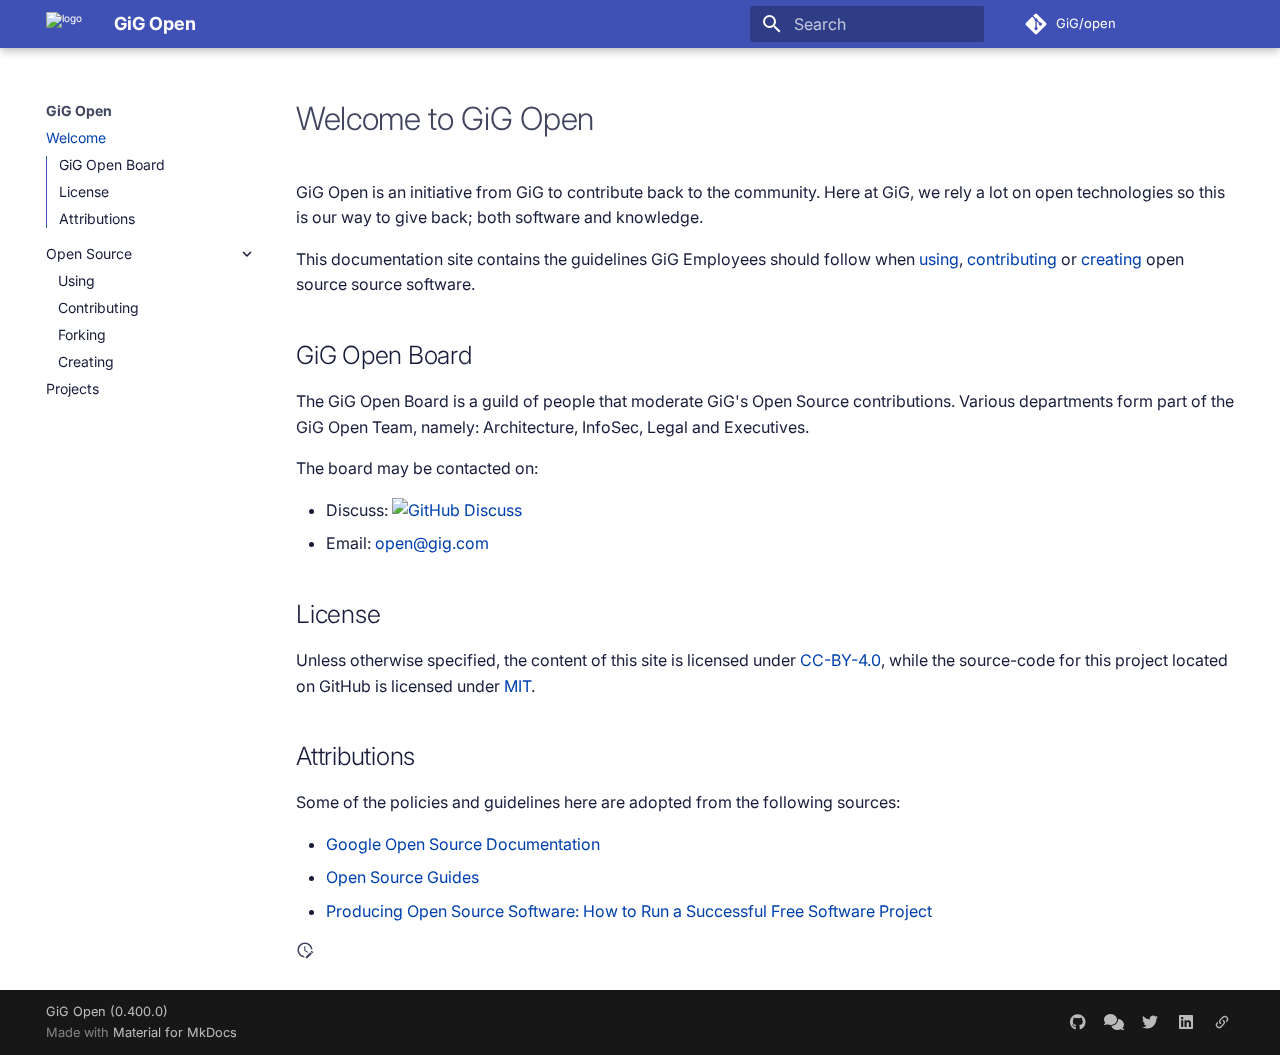
==== index.html @ a6e12a1b "deploy: 6af714ffd5f94507e7e15cc9c93459e568dc591c" ====
<!doctype html><html lang=en class=no-js> <head><meta charset=utf-8><meta name=viewport content="width=device-width,initial-scale=1"><link href=open-source/using/ rel=next><link rel=icon href=assets/images/favicon.png><meta name=generator content="mkdocs-1.6.1, mkdocs-material-9.5.46"><title>GiG Open</title><link rel=stylesheet href=assets/stylesheets/main.6f8fc17f.min.css><link rel=stylesheet href=assets/stylesheets/palette.06af60db.min.css><link rel=preconnect href=https://fonts.gstatic.com crossorigin><link rel=stylesheet href="https://fonts.googleapis.com/css?family=Inter:300,300i,400,400i,700,700i%7CRoboto+Mono:400,400i,700,700i&display=fallback"><style>:root{--md-text-font:"Inter";--md-code-font:"Roboto Mono"}</style><link rel=stylesheet href=css/timeago.css><link rel=stylesheet href=stylesheets/extra.css><script>__md_scope=new URL(".",location),__md_hash=e=>[...e].reduce(((e,_)=>(e<<5)-e+_.charCodeAt(0)),0),__md_get=(e,_=localStorage,t=__md_scope)=>JSON.parse(_.getItem(t.pathname+"."+e)),__md_set=(e,_,t=localStorage,a=__md_scope)=>{try{t.setItem(a.pathname+"."+e,JSON.stringify(_))}catch(e){}}</script><link rel=apple-touch-icon sizes=180x180 href=apple-touch-icon.png><link rel=icon type=image/png sizes=32x32 href=favicon-32x32.png><link rel=icon type=image/png sizes=16x16 href=favicon-16x16.png><link rel=mask-icon href=safari-pinned-tab.svg color=#0040ae><meta name=msapplication-TileColor content=#0040ae><meta name=theme-color content=#0040ae><script type=module>
    import 'https://cdn.jsdelivr.net/npm/@pwabuilder/pwaupdate';

    const el = document.createElement('pwa-update');
    document.body.appendChild(el);
</script></head> <body dir=ltr data-md-color-scheme=preference data-md-color-primary=indigo data-md-color-accent=indigo> <input class=md-toggle data-md-toggle=drawer type=checkbox id=__drawer autocomplete=off> <input class=md-toggle data-md-toggle=search type=checkbox id=__search autocomplete=off> <label class=md-overlay for=__drawer></label> <div data-md-component=skip> <a href=#welcome-to-gig-open class=md-skip> Skip to content </a> </div> <div data-md-component=announce> </div> <header class="md-header md-header--shadow" data-md-component=header> <nav class="md-header__inner md-grid" aria-label=Header> <a href=. title="GiG Open" class="md-header__button md-logo" aria-label="GiG Open" data-md-component=logo> <img src="assets/images/GiG logo_vector-04.svg" alt=logo> </a> <label class="md-header__button md-icon" for=__drawer> <svg xmlns=http://www.w3.org/2000/svg viewbox="0 0 24 24"><path d="M3 6h18v2H3zm0 5h18v2H3zm0 5h18v2H3z"/></svg> </label> <div class=md-header__title data-md-component=header-title> <div class=md-header__ellipsis> <div class=md-header__topic> <span class=md-ellipsis> GiG Open </span> </div> <div class=md-header__topic data-md-component=header-topic> <span class=md-ellipsis> Welcome </span> </div> </div> </div> <label class="md-header__button md-icon" for=__search> <svg xmlns=http://www.w3.org/2000/svg viewbox="0 0 24 24"><path d="M9.5 3A6.5 6.5 0 0 1 16 9.5c0 1.61-.59 3.09-1.56 4.23l.27.27h.79l5 5-1.5 1.5-5-5v-.79l-.27-.27A6.52 6.52 0 0 1 9.5 16 6.5 6.5 0 0 1 3 9.5 6.5 6.5 0 0 1 9.5 3m0 2C7 5 5 7 5 9.5S7 14 9.5 14 14 12 14 9.5 12 5 9.5 5"/></svg> </label> <div class=md-search data-md-component=search role=dialog> <label class=md-search__overlay for=__search></label> <div class=md-search__inner role=search> <form class=md-search__form name=search> <input type=text class=md-search__input name=query aria-label=Search placeholder=Search autocapitalize=off autocorrect=off autocomplete=off spellcheck=false data-md-component=search-query required> <label class="md-search__icon md-icon" for=__search> <svg xmlns=http://www.w3.org/2000/svg viewbox="0 0 24 24"><path d="M9.5 3A6.5 6.5 0 0 1 16 9.5c0 1.61-.59 3.09-1.56 4.23l.27.27h.79l5 5-1.5 1.5-5-5v-.79l-.27-.27A6.52 6.52 0 0 1 9.5 16 6.5 6.5 0 0 1 3 9.5 6.5 6.5 0 0 1 9.5 3m0 2C7 5 5 7 5 9.5S7 14 9.5 14 14 12 14 9.5 12 5 9.5 5"/></svg> <svg xmlns=http://www.w3.org/2000/svg viewbox="0 0 24 24"><path d="M20 11v2H8l5.5 5.5-1.42 1.42L4.16 12l7.92-7.92L13.5 5.5 8 11z"/></svg> </label> <nav class=md-search__options aria-label=Search> <button type=reset class="md-search__icon md-icon" title=Clear aria-label=Clear tabindex=-1> <svg xmlns=http://www.w3.org/2000/svg viewbox="0 0 24 24"><path d="M19 6.41 17.59 5 12 10.59 6.41 5 5 6.41 10.59 12 5 17.59 6.41 19 12 13.41 17.59 19 19 17.59 13.41 12z"/></svg> </button> </nav> </form> <div class=md-search__output> <div class=md-search__scrollwrap tabindex=0 data-md-scrollfix> <div class=md-search-result data-md-component=search-result> <div class=md-search-result__meta> Initializing search </div> <ol class=md-search-result__list role=presentation></ol> </div> </div> </div> </div> </div> <div class=md-header__source> <a href=https://github.com/GiG/open title="Go to repository" class=md-source data-md-component=source> <div class="md-source__icon md-icon"> <svg xmlns=http://www.w3.org/2000/svg viewbox="0 0 448 512"><!-- Font Awesome Free 6.7.1 by @fontawesome - https://fontawesome.com License - https://fontawesome.com/license/free (Icons: CC BY 4.0, Fonts: SIL OFL 1.1, Code: MIT License) Copyright 2024 Fonticons, Inc.--><path d="M439.55 236.05 244 40.45a28.87 28.87 0 0 0-40.81 0l-40.66 40.63 51.52 51.52c27.06-9.14 52.68 16.77 43.39 43.68l49.66 49.66c34.23-11.8 61.18 31 35.47 56.69-26.49 26.49-70.21-2.87-56-37.34L240.22 199v121.85c25.3 12.54 22.26 41.85 9.08 55a34.34 34.34 0 0 1-48.55 0c-17.57-17.6-11.07-46.91 11.25-56v-123c-20.8-8.51-24.6-30.74-18.64-45L142.57 101 8.45 235.14a28.86 28.86 0 0 0 0 40.81l195.61 195.6a28.86 28.86 0 0 0 40.8 0l194.69-194.69a28.86 28.86 0 0 0 0-40.81"/></svg> </div> <div class=md-source__repository> GiG/open </div> </a> </div> </nav> </header> <div class=md-container data-md-component=container> <main class=md-main data-md-component=main> <div class="md-main__inner md-grid"> <div class="md-sidebar md-sidebar--primary" data-md-component=sidebar data-md-type=navigation> <div class=md-sidebar__scrollwrap> <div class=md-sidebar__inner> <nav class="md-nav md-nav--primary md-nav--integrated" aria-label=Navigation data-md-level=0> <label class=md-nav__title for=__drawer> <a href=. title="GiG Open" class="md-nav__button md-logo" aria-label="GiG Open" data-md-component=logo> <img src="assets/images/GiG logo_vector-04.svg" alt=logo> </a> GiG Open </label> <div class=md-nav__source> <a href=https://github.com/GiG/open title="Go to repository" class=md-source data-md-component=source> <div class="md-source__icon md-icon"> <svg xmlns=http://www.w3.org/2000/svg viewbox="0 0 448 512"><!-- Font Awesome Free 6.7.1 by @fontawesome - https://fontawesome.com License - https://fontawesome.com/license/free (Icons: CC BY 4.0, Fonts: SIL OFL 1.1, Code: MIT License) Copyright 2024 Fonticons, Inc.--><path d="M439.55 236.05 244 40.45a28.87 28.87 0 0 0-40.81 0l-40.66 40.63 51.52 51.52c27.06-9.14 52.68 16.77 43.39 43.68l49.66 49.66c34.23-11.8 61.18 31 35.47 56.69-26.49 26.49-70.21-2.87-56-37.34L240.22 199v121.85c25.3 12.54 22.26 41.85 9.08 55a34.34 34.34 0 0 1-48.55 0c-17.57-17.6-11.07-46.91 11.25-56v-123c-20.8-8.51-24.6-30.74-18.64-45L142.57 101 8.45 235.14a28.86 28.86 0 0 0 0 40.81l195.61 195.6a28.86 28.86 0 0 0 40.8 0l194.69-194.69a28.86 28.86 0 0 0 0-40.81"/></svg> </div> <div class=md-source__repository> GiG/open </div> </a> </div> <ul class=md-nav__list data-md-scrollfix> <li class="md-nav__item md-nav__item--active"> <input class="md-nav__toggle md-toggle" type=checkbox id=__toc> <label class="md-nav__link md-nav__link--active" for=__toc> <span class=md-ellipsis> Welcome </span> <span class="md-nav__icon md-icon"></span> </label> <a href=. class="md-nav__link md-nav__link--active"> <span class=md-ellipsis> Welcome </span> </a> <nav class="md-nav md-nav--secondary" aria-label="Table of contents"> <label class=md-nav__title for=__toc> <span class="md-nav__icon md-icon"></span> Table of contents </label> <ul class=md-nav__list data-md-component=toc data-md-scrollfix> <li class=md-nav__item> <a href=#gig-open-board class=md-nav__link> <span class=md-ellipsis> GiG Open Board </span> </a> </li> <li class=md-nav__item> <a href=#license class=md-nav__link> <span class=md-ellipsis> License </span> </a> </li> <li class=md-nav__item> <a href=#attributions class=md-nav__link> <span class=md-ellipsis> Attributions </span> </a> </li> </ul> </nav> </li> <li class="md-nav__item md-nav__item--nested"> <input class="md-nav__toggle md-toggle md-toggle--indeterminate" type=checkbox id=__nav_2> <label class=md-nav__link for=__nav_2 id=__nav_2_label tabindex=0> <span class=md-ellipsis> Open Source </span> <span class="md-nav__icon md-icon"></span> </label> <nav class=md-nav data-md-level=1 aria-labelledby=__nav_2_label aria-expanded=false> <label class=md-nav__title for=__nav_2> <span class="md-nav__icon md-icon"></span> Open Source </label> <ul class=md-nav__list data-md-scrollfix> <li class=md-nav__item> <a href=open-source/using/ class=md-nav__link> <span class=md-ellipsis> Using </span> </a> </li> <li class=md-nav__item> <a href=open-source/contributing/ class=md-nav__link> <span class=md-ellipsis> Contributing </span> </a> </li> <li class=md-nav__item> <a href=open-source/forking/ class=md-nav__link> <span class=md-ellipsis> Forking </span> </a> </li> <li class=md-nav__item> <a href=open-source/creating/ class=md-nav__link> <span class=md-ellipsis> Creating </span> </a> </li> </ul> </nav> </li> <li class=md-nav__item> <a href=projects/ class=md-nav__link> <span class=md-ellipsis> Projects </span> </a> </li> </ul> </nav> </div> </div> </div> <div class=md-content data-md-component=content> <article class="md-content__inner md-typeset"> <h1 id=welcome-to-gig-open>Welcome to GiG Open<a class=headerlink href=#welcome-to-gig-open title="Permanent link">&para;</a></h1> <p>GiG Open is an initiative from GiG to contribute back to the community. Here at GiG, we rely a lot on open technologies so this is our way to give back; both software and knowledge.</p> <p>This documentation site contains the guidelines GiG Employees should follow when <a href=open-source/using/ >using</a>, <a href=open-source/contributing/ >contributing</a> or <a href=open-source/creating/ >creating</a> open source source software.</p> <h2 id=gig-open-board>GiG Open Board<a class=headerlink href=#gig-open-board title="Permanent link">&para;</a></h2> <p>The GiG Open Board is a guild of people that moderate GiG's Open Source contributions. Various departments form part of the GiG Open Team, namely: Architecture, InfoSec, Legal and Executives.</p> <p>The board may be contacted on:</p> <ul> <li>Discuss: <a href=https://github.com/GiG/open/discussions><img alt="GitHub Discuss" src=https://img.shields.io/badge/GitHub-Discuss-brightgreen></a></li> <li>Email: <a href=mailto:open@gig.com>&#111;&#112;&#101;&#110;&#64;&#103;&#105;&#103;&#46;&#99;&#111;&#109;</a></li> </ul> <h2 id=license>License<a class=headerlink href=#license title="Permanent link">&para;</a></h2> <p>Unless otherwise specified, the content of this site is licensed under <a href=https://creativecommons.org/licenses/by/4.0/ >CC-BY-4.0</a>, while the source-code for this project located on GitHub is licensed under <a href=https://github.com/GiG/open/blob/master/LICENSE>MIT</a>.</p> <h2 id=attributions>Attributions<a class=headerlink href=#attributions title="Permanent link">&para;</a></h2> <p>Some of the policies and guidelines here are adopted from the following sources:</p> <ul> <li><a href=https://opensource.google/docs/ >Google Open Source Documentation</a></li> <li><a href=https://opensource.guide/ >Open Source Guides</a></li> <li><a href=https://producingoss.com/ >Producing Open Source Software: How to Run a Successful Free Software Project</a></li> </ul> <aside class=md-source-file> <span class=md-source-file__fact> <span class=md-icon title="Last update"> <svg xmlns=http://www.w3.org/2000/svg viewbox="0 0 24 24"><path d="M21 13.1c-.1 0-.3.1-.4.2l-1 1 2.1 2.1 1-1c.2-.2.2-.6 0-.8l-1.3-1.3c-.1-.1-.2-.2-.4-.2m-1.9 1.8-6.1 6V23h2.1l6.1-6.1zM12.5 7v5.2l4 2.4-1 1L11 13V7zM11 21.9c-5.1-.5-9-4.8-9-9.9C2 6.5 6.5 2 12 2c5.3 0 9.6 4.1 10 9.3-.3-.1-.6-.2-1-.2s-.7.1-1 .2C19.6 7.2 16.2 4 12 4c-4.4 0-8 3.6-8 8 0 4.1 3.1 7.5 7.1 7.9l-.1.2z"/></svg> </span> <span class="git-revision-date-localized-plugin git-revision-date-localized-plugin-timeago"><span class=timeago datetime=2020-12-22T09:40:58+00:00 locale=en></span></span><span class="git-revision-date-localized-plugin git-revision-date-localized-plugin-iso_date">2020-12-22</span> </span> </aside> </article> </div> <script>var target=document.getElementById(location.hash.slice(1));target&&target.name&&(target.checked=target.name.startsWith("__tabbed_"))</script> </div> </main> <footer class=md-footer> <div class="md-footer-meta md-typeset"> <div class="md-footer-meta__inner md-grid"> <div class=md-copyright> <div class=md-copyright__highlight> GiG Open (0.400.0) </div> Made with <a href=https://squidfunk.github.io/mkdocs-material/ target=_blank rel=noopener> Material for MkDocs </a> </div> <div class=md-social> <a href=https://github.com/GiG target=_blank rel=noopener title=github.com class=md-social__link> <svg xmlns=http://www.w3.org/2000/svg viewbox="0 0 496 512"><!-- Font Awesome Free 6.7.1 by @fontawesome - https://fontawesome.com License - https://fontawesome.com/license/free (Icons: CC BY 4.0, Fonts: SIL OFL 1.1, Code: MIT License) Copyright 2024 Fonticons, Inc.--><path d="M165.9 397.4c0 2-2.3 3.6-5.2 3.6-3.3.3-5.6-1.3-5.6-3.6 0-2 2.3-3.6 5.2-3.6 3-.3 5.6 1.3 5.6 3.6m-31.1-4.5c-.7 2 1.3 4.3 4.3 4.9 2.6 1 5.6 0 6.2-2s-1.3-4.3-4.3-5.2c-2.6-.7-5.5.3-6.2 2.3m44.2-1.7c-2.9.7-4.9 2.6-4.6 4.9.3 2 2.9 3.3 5.9 2.6 2.9-.7 4.9-2.6 4.6-4.6-.3-1.9-3-3.2-5.9-2.9M244.8 8C106.1 8 0 113.3 0 252c0 110.9 69.8 205.8 169.5 239.2 12.8 2.3 17.3-5.6 17.3-12.1 0-6.2-.3-40.4-.3-61.4 0 0-70 15-84.7-29.8 0 0-11.4-29.1-27.8-36.6 0 0-22.9-15.7 1.6-15.4 0 0 24.9 2 38.6 25.8 21.9 38.6 58.6 27.5 72.9 20.9 2.3-16 8.8-27.1 16-33.7-55.9-6.2-112.3-14.3-112.3-110.5 0-27.5 7.6-41.3 23.6-58.9-2.6-6.5-11.1-33.3 2.6-67.9 20.9-6.5 69 27 69 27 20-5.6 41.5-8.5 62.8-8.5s42.8 2.9 62.8 8.5c0 0 48.1-33.6 69-27 13.7 34.7 5.2 61.4 2.6 67.9 16 17.7 25.8 31.5 25.8 58.9 0 96.5-58.9 104.2-114.8 110.5 9.2 7.9 17 22.9 17 46.4 0 33.7-.3 75.4-.3 83.6 0 6.5 4.6 14.4 17.3 12.1C428.2 457.8 496 362.9 496 252 496 113.3 383.5 8 244.8 8M97.2 352.9c-1.3 1-1 3.3.7 5.2 1.6 1.6 3.9 2.3 5.2 1 1.3-1 1-3.3-.7-5.2-1.6-1.6-3.9-2.3-5.2-1m-10.8-8.1c-.7 1.3.3 2.9 2.3 3.9 1.6 1 3.6.7 4.3-.7.7-1.3-.3-2.9-2.3-3.9-2-.6-3.6-.3-4.3.7m32.4 35.6c-1.6 1.3-1 4.3 1.3 6.2 2.3 2.3 5.2 2.6 6.5 1 1.3-1.3.7-4.3-1.3-6.2-2.2-2.3-5.2-2.6-6.5-1m-11.4-14.7c-1.6 1-1.6 3.6 0 5.9s4.3 3.3 5.6 2.3c1.6-1.3 1.6-3.9 0-6.2-1.4-2.3-4-3.3-5.6-2"/></svg> </a> <a href=https://github.com/GiG/open/discussions target=_blank rel=noopener title=github.com class=md-social__link> <svg xmlns=http://www.w3.org/2000/svg viewbox="0 0 640 512"><!-- Font Awesome Free 6.7.1 by @fontawesome - https://fontawesome.com License - https://fontawesome.com/license/free (Icons: CC BY 4.0, Fonts: SIL OFL 1.1, Code: MIT License) Copyright 2024 Fonticons, Inc.--><path d="M208 352c114.9 0 208-78.8 208-176S322.9 0 208 0 0 78.8 0 176c0 38.6 14.7 74.3 39.6 103.4-3.5 9.4-8.7 17.7-14.2 24.7-4.8 6.2-9.7 11-13.3 14.3-1.8 1.6-3.3 2.9-4.3 3.7-.5.4-.9.7-1.1.8l-.2.2C1 327.2-1.4 334.4.8 340.9S9.1 352 16 352c21.8 0 43.8-5.6 62.1-12.5 9.2-3.5 17.8-7.4 25.2-11.4C134.1 343.3 169.8 352 208 352m240-176c0 112.3-99.1 196.9-216.5 207 24.3 74.4 104.9 129 200.5 129 38.2 0 73.9-8.7 104.7-23.9 7.5 4 16 7.9 25.2 11.4 18.3 6.9 40.3 12.5 62.1 12.5 6.9 0 13.1-4.5 15.2-11.1s-.2-13.8-5.8-17.9l-.2-.2c-.2-.2-.6-.4-1.1-.8-1-.8-2.5-2-4.3-3.7-3.6-3.3-8.5-8.1-13.3-14.3-5.5-7-10.7-15.4-14.2-24.7 24.9-29 39.6-64.7 39.6-103.4 0-92.8-84.9-168.9-192.6-175.5.4 5.1.6 10.3.6 15.5z"/></svg> </a> <a href=https://twitter.com/GIG_online target=_blank rel=noopener title=twitter.com class=md-social__link> <svg xmlns=http://www.w3.org/2000/svg viewbox="0 0 512 512"><!-- Font Awesome Free 6.7.1 by @fontawesome - https://fontawesome.com License - https://fontawesome.com/license/free (Icons: CC BY 4.0, Fonts: SIL OFL 1.1, Code: MIT License) Copyright 2024 Fonticons, Inc.--><path d="M459.37 151.716c.325 4.548.325 9.097.325 13.645 0 138.72-105.583 298.558-298.558 298.558-59.452 0-114.68-17.219-161.137-47.106 8.447.974 16.568 1.299 25.34 1.299 49.055 0 94.213-16.568 130.274-44.832-46.132-.975-84.792-31.188-98.112-72.772 6.498.974 12.995 1.624 19.818 1.624 9.421 0 18.843-1.3 27.614-3.573-48.081-9.747-84.143-51.98-84.143-102.985v-1.299c13.969 7.797 30.214 12.67 47.431 13.319-28.264-18.843-46.781-51.005-46.781-87.391 0-19.492 5.197-37.36 14.294-52.954 51.655 63.675 129.3 105.258 216.365 109.807-1.624-7.797-2.599-15.918-2.599-24.04 0-57.828 46.782-104.934 104.934-104.934 30.213 0 57.502 12.67 76.67 33.137 23.715-4.548 46.456-13.32 66.599-25.34-7.798 24.366-24.366 44.833-46.132 57.827 21.117-2.273 41.584-8.122 60.426-16.243-14.292 20.791-32.161 39.308-52.628 54.253"/></svg> </a> <a href=https://linkedin.com/company/gig-gaming-innovation-group/ target=_blank rel=noopener title=linkedin.com class=md-social__link> <svg xmlns=http://www.w3.org/2000/svg viewbox="0 0 448 512"><!-- Font Awesome Free 6.7.1 by @fontawesome - https://fontawesome.com License - https://fontawesome.com/license/free (Icons: CC BY 4.0, Fonts: SIL OFL 1.1, Code: MIT License) Copyright 2024 Fonticons, Inc.--><path d="M416 32H31.9C14.3 32 0 46.5 0 64.3v383.4C0 465.5 14.3 480 31.9 480H416c17.6 0 32-14.5 32-32.3V64.3c0-17.8-14.4-32.3-32-32.3M135.4 416H69V202.2h66.5V416zm-33.2-243c-21.3 0-38.5-17.3-38.5-38.5S80.9 96 102.2 96c21.2 0 38.5 17.3 38.5 38.5 0 21.3-17.2 38.5-38.5 38.5m282.1 243h-66.4V312c0-24.8-.5-56.7-34.5-56.7-34.6 0-39.9 27-39.9 54.9V416h-66.4V202.2h63.7v29.2h.9c8.9-16.8 30.6-34.5 62.9-34.5 67.2 0 79.7 44.3 79.7 101.9z"/></svg> </a> <a href=https://gig.com target=_blank rel=noopener title=gig.com class=md-social__link> <svg xmlns=http://www.w3.org/2000/svg viewbox="0 0 24 24"><path d="M10.59 13.41c.41.39.41 1.03 0 1.42-.39.39-1.03.39-1.42 0a5.003 5.003 0 0 1 0-7.07l3.54-3.54a5.003 5.003 0 0 1 7.07 0 5.003 5.003 0 0 1 0 7.07l-1.49 1.49c.01-.82-.12-1.64-.4-2.42l.47-.48a2.98 2.98 0 0 0 0-4.24 2.98 2.98 0 0 0-4.24 0l-3.53 3.53a2.98 2.98 0 0 0 0 4.24m2.82-4.24c.39-.39 1.03-.39 1.42 0a5.003 5.003 0 0 1 0 7.07l-3.54 3.54a5.003 5.003 0 0 1-7.07 0 5.003 5.003 0 0 1 0-7.07l1.49-1.49c-.01.82.12 1.64.4 2.43l-.47.47a2.98 2.98 0 0 0 0 4.24 2.98 2.98 0 0 0 4.24 0l3.53-3.53a2.98 2.98 0 0 0 0-4.24.973.973 0 0 1 0-1.42"/></svg> </a> </div> </div> </div> </footer> </div> <div class=md-dialog data-md-component=dialog> <div class="md-dialog__inner md-typeset"></div> </div> <script id=__config type=application/json>{"base": ".", "features": ["navigation.instant", "navigation.expand", "toc.integrate"], "search": "assets/javascripts/workers/search.6ce7567c.min.js", "translations": {"clipboard.copied": "Copied to clipboard", "clipboard.copy": "Copy to clipboard", "search.result.more.one": "1 more on this page", "search.result.more.other": "# more on this page", "search.result.none": "No matching documents", "search.result.one": "1 matching document", "search.result.other": "# matching documents", "search.result.placeholder": "Type to start searching", "search.result.term.missing": "Missing", "select.version": "Select version"}}</script> <script src=assets/javascripts/bundle.83f73b43.min.js></script> <script src=js/timeago.min.js></script> <script src=js/timeago_mkdocs_material.js></script> </body> </html>
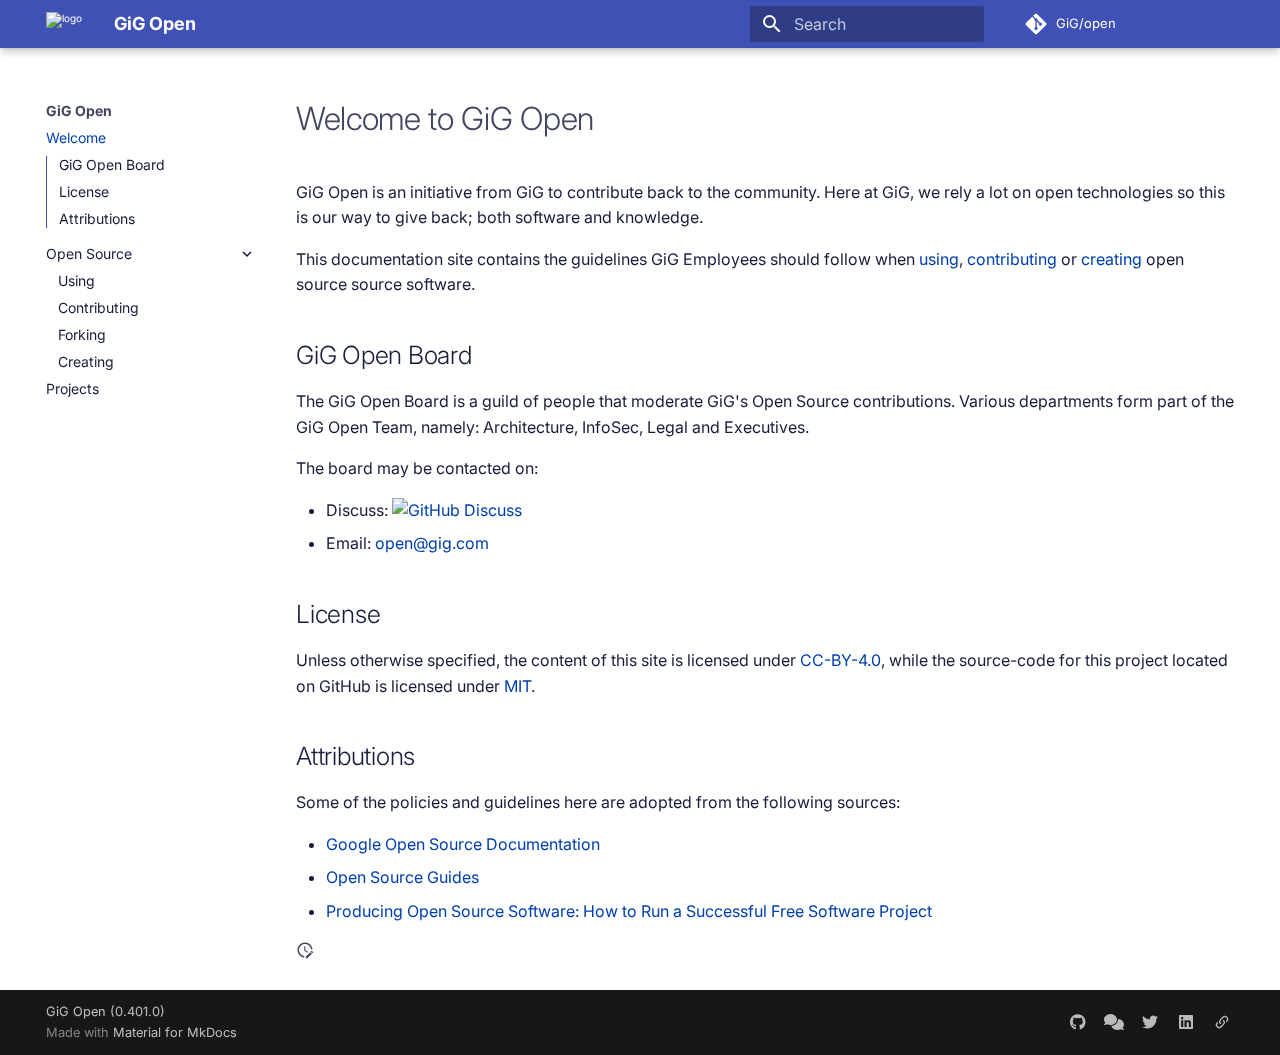
==== commit 72e3c599: "deploy: 8b94921cb80cd74ee539c0e14f41478fb6e9781b" ====
--- a/index.html
+++ b/index.html
@@ -1,6 +1,6 @@
-<!doctype html><html lang=en class=no-js> <head><meta charset=utf-8><meta name=viewport content="width=device-width,initial-scale=1"><link href=open-source/using/ rel=next><link rel=icon href=assets/images/favicon.png><meta name=generator content="mkdocs-1.6.1, mkdocs-material-9.5.46"><title>GiG Open</title><link rel=stylesheet href=assets/stylesheets/main.6f8fc17f.min.css><link rel=stylesheet href=assets/stylesheets/palette.06af60db.min.css><link rel=preconnect href=https://fonts.gstatic.com crossorigin><link rel=stylesheet href="https://fonts.googleapis.com/css?family=Inter:300,300i,400,400i,700,700i%7CRoboto+Mono:400,400i,700,700i&display=fallback"><style>:root{--md-text-font:"Inter";--md-code-font:"Roboto Mono"}</style><link rel=stylesheet href=css/timeago.css><link rel=stylesheet href=stylesheets/extra.css><script>__md_scope=new URL(".",location),__md_hash=e=>[...e].reduce(((e,_)=>(e<<5)-e+_.charCodeAt(0)),0),__md_get=(e,_=localStorage,t=__md_scope)=>JSON.parse(_.getItem(t.pathname+"."+e)),__md_set=(e,_,t=localStorage,a=__md_scope)=>{try{t.setItem(a.pathname+"."+e,JSON.stringify(_))}catch(e){}}</script><link rel=apple-touch-icon sizes=180x180 href=apple-touch-icon.png><link rel=icon type=image/png sizes=32x32 href=favicon-32x32.png><link rel=icon type=image/png sizes=16x16 href=favicon-16x16.png><link rel=mask-icon href=safari-pinned-tab.svg color=#0040ae><meta name=msapplication-TileColor content=#0040ae><meta name=theme-color content=#0040ae><script type=module>
+<!doctype html><html lang=en class=no-js> <head><meta charset=utf-8><meta name=viewport content="width=device-width,initial-scale=1"><link href=open-source/using/ rel=next><link rel=icon href=assets/images/favicon.png><meta name=generator content="mkdocs-1.6.1, mkdocs-material-9.5.47"><title>GiG Open</title><link rel=stylesheet href=assets/stylesheets/main.6f8fc17f.min.css><link rel=stylesheet href=assets/stylesheets/palette.06af60db.min.css><link rel=preconnect href=https://fonts.gstatic.com crossorigin><link rel=stylesheet href="https://fonts.googleapis.com/css?family=Inter:300,300i,400,400i,700,700i%7CRoboto+Mono:400,400i,700,700i&display=fallback"><style>:root{--md-text-font:"Inter";--md-code-font:"Roboto Mono"}</style><link rel=stylesheet href=css/timeago.css><link rel=stylesheet href=stylesheets/extra.css><script>__md_scope=new URL(".",location),__md_hash=e=>[...e].reduce(((e,_)=>(e<<5)-e+_.charCodeAt(0)),0),__md_get=(e,_=localStorage,t=__md_scope)=>JSON.parse(_.getItem(t.pathname+"."+e)),__md_set=(e,_,t=localStorage,a=__md_scope)=>{try{t.setItem(a.pathname+"."+e,JSON.stringify(_))}catch(e){}}</script><link rel=apple-touch-icon sizes=180x180 href=apple-touch-icon.png><link rel=icon type=image/png sizes=32x32 href=favicon-32x32.png><link rel=icon type=image/png sizes=16x16 href=favicon-16x16.png><link rel=mask-icon href=safari-pinned-tab.svg color=#0040ae><meta name=msapplication-TileColor content=#0040ae><meta name=theme-color content=#0040ae><script type=module>
     import 'https://cdn.jsdelivr.net/npm/@pwabuilder/pwaupdate';
 
     const el = document.createElement('pwa-update');
     document.body.appendChild(el);
-</script></head> <body dir=ltr data-md-color-scheme=preference data-md-color-primary=indigo data-md-color-accent=indigo> <input class=md-toggle data-md-toggle=drawer type=checkbox id=__drawer autocomplete=off> <input class=md-toggle data-md-toggle=search type=checkbox id=__search autocomplete=off> <label class=md-overlay for=__drawer></label> <div data-md-component=skip> <a href=#welcome-to-gig-open class=md-skip> Skip to content </a> </div> <div data-md-component=announce> </div> <header class="md-header md-header--shadow" data-md-component=header> <nav class="md-header__inner md-grid" aria-label=Header> <a href=. title="GiG Open" class="md-header__button md-logo" aria-label="GiG Open" data-md-component=logo> <img src="assets/images/GiG logo_vector-04.svg" alt=logo> </a> <label class="md-header__button md-icon" for=__drawer> <svg xmlns=http://www.w3.org/2000/svg viewbox="0 0 24 24"><path d="M3 6h18v2H3zm0 5h18v2H3zm0 5h18v2H3z"/></svg> </label> <div class=md-header__title data-md-component=header-title> <div class=md-header__ellipsis> <div class=md-header__topic> <span class=md-ellipsis> GiG Open </span> </div> <div class=md-header__topic data-md-component=header-topic> <span class=md-ellipsis> Welcome </span> </div> </div> </div> <label class="md-header__button md-icon" for=__search> <svg xmlns=http://www.w3.org/2000/svg viewbox="0 0 24 24"><path d="M9.5 3A6.5 6.5 0 0 1 16 9.5c0 1.61-.59 3.09-1.56 4.23l.27.27h.79l5 5-1.5 1.5-5-5v-.79l-.27-.27A6.52 6.52 0 0 1 9.5 16 6.5 6.5 0 0 1 3 9.5 6.5 6.5 0 0 1 9.5 3m0 2C7 5 5 7 5 9.5S7 14 9.5 14 14 12 14 9.5 12 5 9.5 5"/></svg> </label> <div class=md-search data-md-component=search role=dialog> <label class=md-search__overlay for=__search></label> <div class=md-search__inner role=search> <form class=md-search__form name=search> <input type=text class=md-search__input name=query aria-label=Search placeholder=Search autocapitalize=off autocorrect=off autocomplete=off spellcheck=false data-md-component=search-query required> <label class="md-search__icon md-icon" for=__search> <svg xmlns=http://www.w3.org/2000/svg viewbox="0 0 24 24"><path d="M9.5 3A6.5 6.5 0 0 1 16 9.5c0 1.61-.59 3.09-1.56 4.23l.27.27h.79l5 5-1.5 1.5-5-5v-.79l-.27-.27A6.52 6.52 0 0 1 9.5 16 6.5 6.5 0 0 1 3 9.5 6.5 6.5 0 0 1 9.5 3m0 2C7 5 5 7 5 9.5S7 14 9.5 14 14 12 14 9.5 12 5 9.5 5"/></svg> <svg xmlns=http://www.w3.org/2000/svg viewbox="0 0 24 24"><path d="M20 11v2H8l5.5 5.5-1.42 1.42L4.16 12l7.92-7.92L13.5 5.5 8 11z"/></svg> </label> <nav class=md-search__options aria-label=Search> <button type=reset class="md-search__icon md-icon" title=Clear aria-label=Clear tabindex=-1> <svg xmlns=http://www.w3.org/2000/svg viewbox="0 0 24 24"><path d="M19 6.41 17.59 5 12 10.59 6.41 5 5 6.41 10.59 12 5 17.59 6.41 19 12 13.41 17.59 19 19 17.59 13.41 12z"/></svg> </button> </nav> </form> <div class=md-search__output> <div class=md-search__scrollwrap tabindex=0 data-md-scrollfix> <div class=md-search-result data-md-component=search-result> <div class=md-search-result__meta> Initializing search </div> <ol class=md-search-result__list role=presentation></ol> </div> </div> </div> </div> </div> <div class=md-header__source> <a href=https://github.com/GiG/open title="Go to repository" class=md-source data-md-component=source> <div class="md-source__icon md-icon"> <svg xmlns=http://www.w3.org/2000/svg viewbox="0 0 448 512"><!-- Font Awesome Free 6.7.1 by @fontawesome - https://fontawesome.com License - https://fontawesome.com/license/free (Icons: CC BY 4.0, Fonts: SIL OFL 1.1, Code: MIT License) Copyright 2024 Fonticons, Inc.--><path d="M439.55 236.05 244 40.45a28.87 28.87 0 0 0-40.81 0l-40.66 40.63 51.52 51.52c27.06-9.14 52.68 16.77 43.39 43.68l49.66 49.66c34.23-11.8 61.18 31 35.47 56.69-26.49 26.49-70.21-2.87-56-37.34L240.22 199v121.85c25.3 12.54 22.26 41.85 9.08 55a34.34 34.34 0 0 1-48.55 0c-17.57-17.6-11.07-46.91 11.25-56v-123c-20.8-8.51-24.6-30.74-18.64-45L142.57 101 8.45 235.14a28.86 28.86 0 0 0 0 40.81l195.61 195.6a28.86 28.86 0 0 0 40.8 0l194.69-194.69a28.86 28.86 0 0 0 0-40.81"/></svg> </div> <div class=md-source__repository> GiG/open </div> </a> </div> </nav> </header> <div class=md-container data-md-component=container> <main class=md-main data-md-component=main> <div class="md-main__inner md-grid"> <div class="md-sidebar md-sidebar--primary" data-md-component=sidebar data-md-type=navigation> <div class=md-sidebar__scrollwrap> <div class=md-sidebar__inner> <nav class="md-nav md-nav--primary md-nav--integrated" aria-label=Navigation data-md-level=0> <label class=md-nav__title for=__drawer> <a href=. title="GiG Open" class="md-nav__button md-logo" aria-label="GiG Open" data-md-component=logo> <img src="assets/images/GiG logo_vector-04.svg" alt=logo> </a> GiG Open </label> <div class=md-nav__source> <a href=https://github.com/GiG/open title="Go to repository" class=md-source data-md-component=source> <div class="md-source__icon md-icon"> <svg xmlns=http://www.w3.org/2000/svg viewbox="0 0 448 512"><!-- Font Awesome Free 6.7.1 by @fontawesome - https://fontawesome.com License - https://fontawesome.com/license/free (Icons: CC BY 4.0, Fonts: SIL OFL 1.1, Code: MIT License) Copyright 2024 Fonticons, Inc.--><path d="M439.55 236.05 244 40.45a28.87 28.87 0 0 0-40.81 0l-40.66 40.63 51.52 51.52c27.06-9.14 52.68 16.77 43.39 43.68l49.66 49.66c34.23-11.8 61.18 31 35.47 56.69-26.49 26.49-70.21-2.87-56-37.34L240.22 199v121.85c25.3 12.54 22.26 41.85 9.08 55a34.34 34.34 0 0 1-48.55 0c-17.57-17.6-11.07-46.91 11.25-56v-123c-20.8-8.51-24.6-30.74-18.64-45L142.57 101 8.45 235.14a28.86 28.86 0 0 0 0 40.81l195.61 195.6a28.86 28.86 0 0 0 40.8 0l194.69-194.69a28.86 28.86 0 0 0 0-40.81"/></svg> </div> <div class=md-source__repository> GiG/open </div> </a> </div> <ul class=md-nav__list data-md-scrollfix> <li class="md-nav__item md-nav__item--active"> <input class="md-nav__toggle md-toggle" type=checkbox id=__toc> <label class="md-nav__link md-nav__link--active" for=__toc> <span class=md-ellipsis> Welcome </span> <span class="md-nav__icon md-icon"></span> </label> <a href=. class="md-nav__link md-nav__link--active"> <span class=md-ellipsis> Welcome </span> </a> <nav class="md-nav md-nav--secondary" aria-label="Table of contents"> <label class=md-nav__title for=__toc> <span class="md-nav__icon md-icon"></span> Table of contents </label> <ul class=md-nav__list data-md-component=toc data-md-scrollfix> <li class=md-nav__item> <a href=#gig-open-board class=md-nav__link> <span class=md-ellipsis> GiG Open Board </span> </a> </li> <li class=md-nav__item> <a href=#license class=md-nav__link> <span class=md-ellipsis> License </span> </a> </li> <li class=md-nav__item> <a href=#attributions class=md-nav__link> <span class=md-ellipsis> Attributions </span> </a> </li> </ul> </nav> </li> <li class="md-nav__item md-nav__item--nested"> <input class="md-nav__toggle md-toggle md-toggle--indeterminate" type=checkbox id=__nav_2> <label class=md-nav__link for=__nav_2 id=__nav_2_label tabindex=0> <span class=md-ellipsis> Open Source </span> <span class="md-nav__icon md-icon"></span> </label> <nav class=md-nav data-md-level=1 aria-labelledby=__nav_2_label aria-expanded=false> <label class=md-nav__title for=__nav_2> <span class="md-nav__icon md-icon"></span> Open Source </label> <ul class=md-nav__list data-md-scrollfix> <li class=md-nav__item> <a href=open-source/using/ class=md-nav__link> <span class=md-ellipsis> Using </span> </a> </li> <li class=md-nav__item> <a href=open-source/contributing/ class=md-nav__link> <span class=md-ellipsis> Contributing </span> </a> </li> <li class=md-nav__item> <a href=open-source/forking/ class=md-nav__link> <span class=md-ellipsis> Forking </span> </a> </li> <li class=md-nav__item> <a href=open-source/creating/ class=md-nav__link> <span class=md-ellipsis> Creating </span> </a> </li> </ul> </nav> </li> <li class=md-nav__item> <a href=projects/ class=md-nav__link> <span class=md-ellipsis> Projects </span> </a> </li> </ul> </nav> </div> </div> </div> <div class=md-content data-md-component=content> <article class="md-content__inner md-typeset"> <h1 id=welcome-to-gig-open>Welcome to GiG Open<a class=headerlink href=#welcome-to-gig-open title="Permanent link">&para;</a></h1> <p>GiG Open is an initiative from GiG to contribute back to the community. Here at GiG, we rely a lot on open technologies so this is our way to give back; both software and knowledge.</p> <p>This documentation site contains the guidelines GiG Employees should follow when <a href=open-source/using/ >using</a>, <a href=open-source/contributing/ >contributing</a> or <a href=open-source/creating/ >creating</a> open source source software.</p> <h2 id=gig-open-board>GiG Open Board<a class=headerlink href=#gig-open-board title="Permanent link">&para;</a></h2> <p>The GiG Open Board is a guild of people that moderate GiG's Open Source contributions. Various departments form part of the GiG Open Team, namely: Architecture, InfoSec, Legal and Executives.</p> <p>The board may be contacted on:</p> <ul> <li>Discuss: <a href=https://github.com/GiG/open/discussions><img alt="GitHub Discuss" src=https://img.shields.io/badge/GitHub-Discuss-brightgreen></a></li> <li>Email: <a href=mailto:open@gig.com>&#111;&#112;&#101;&#110;&#64;&#103;&#105;&#103;&#46;&#99;&#111;&#109;</a></li> </ul> <h2 id=license>License<a class=headerlink href=#license title="Permanent link">&para;</a></h2> <p>Unless otherwise specified, the content of this site is licensed under <a href=https://creativecommons.org/licenses/by/4.0/ >CC-BY-4.0</a>, while the source-code for this project located on GitHub is licensed under <a href=https://github.com/GiG/open/blob/master/LICENSE>MIT</a>.</p> <h2 id=attributions>Attributions<a class=headerlink href=#attributions title="Permanent link">&para;</a></h2> <p>Some of the policies and guidelines here are adopted from the following sources:</p> <ul> <li><a href=https://opensource.google/docs/ >Google Open Source Documentation</a></li> <li><a href=https://opensource.guide/ >Open Source Guides</a></li> <li><a href=https://producingoss.com/ >Producing Open Source Software: How to Run a Successful Free Software Project</a></li> </ul> <aside class=md-source-file> <span class=md-source-file__fact> <span class=md-icon title="Last update"> <svg xmlns=http://www.w3.org/2000/svg viewbox="0 0 24 24"><path d="M21 13.1c-.1 0-.3.1-.4.2l-1 1 2.1 2.1 1-1c.2-.2.2-.6 0-.8l-1.3-1.3c-.1-.1-.2-.2-.4-.2m-1.9 1.8-6.1 6V23h2.1l6.1-6.1zM12.5 7v5.2l4 2.4-1 1L11 13V7zM11 21.9c-5.1-.5-9-4.8-9-9.9C2 6.5 6.5 2 12 2c5.3 0 9.6 4.1 10 9.3-.3-.1-.6-.2-1-.2s-.7.1-1 .2C19.6 7.2 16.2 4 12 4c-4.4 0-8 3.6-8 8 0 4.1 3.1 7.5 7.1 7.9l-.1.2z"/></svg> </span> <span class="git-revision-date-localized-plugin git-revision-date-localized-plugin-timeago"><span class=timeago datetime=2020-12-22T09:40:58+00:00 locale=en></span></span><span class="git-revision-date-localized-plugin git-revision-date-localized-plugin-iso_date">2020-12-22</span> </span> </aside> </article> </div> <script>var target=document.getElementById(location.hash.slice(1));target&&target.name&&(target.checked=target.name.startsWith("__tabbed_"))</script> </div> </main> <footer class=md-footer> <div class="md-footer-meta md-typeset"> <div class="md-footer-meta__inner md-grid"> <div class=md-copyright> <div class=md-copyright__highlight> GiG Open (0.400.0) </div> Made with <a href=https://squidfunk.github.io/mkdocs-material/ target=_blank rel=noopener> Material for MkDocs </a> </div> <div class=md-social> <a href=https://github.com/GiG target=_blank rel=noopener title=github.com class=md-social__link> <svg xmlns=http://www.w3.org/2000/svg viewbox="0 0 496 512"><!-- Font Awesome Free 6.7.1 by @fontawesome - https://fontawesome.com License - https://fontawesome.com/license/free (Icons: CC BY 4.0, Fonts: SIL OFL 1.1, Code: MIT License) Copyright 2024 Fonticons, Inc.--><path d="M165.9 397.4c0 2-2.3 3.6-5.2 3.6-3.3.3-5.6-1.3-5.6-3.6 0-2 2.3-3.6 5.2-3.6 3-.3 5.6 1.3 5.6 3.6m-31.1-4.5c-.7 2 1.3 4.3 4.3 4.9 2.6 1 5.6 0 6.2-2s-1.3-4.3-4.3-5.2c-2.6-.7-5.5.3-6.2 2.3m44.2-1.7c-2.9.7-4.9 2.6-4.6 4.9.3 2 2.9 3.3 5.9 2.6 2.9-.7 4.9-2.6 4.6-4.6-.3-1.9-3-3.2-5.9-2.9M244.8 8C106.1 8 0 113.3 0 252c0 110.9 69.8 205.8 169.5 239.2 12.8 2.3 17.3-5.6 17.3-12.1 0-6.2-.3-40.4-.3-61.4 0 0-70 15-84.7-29.8 0 0-11.4-29.1-27.8-36.6 0 0-22.9-15.7 1.6-15.4 0 0 24.9 2 38.6 25.8 21.9 38.6 58.6 27.5 72.9 20.9 2.3-16 8.8-27.1 16-33.7-55.9-6.2-112.3-14.3-112.3-110.5 0-27.5 7.6-41.3 23.6-58.9-2.6-6.5-11.1-33.3 2.6-67.9 20.9-6.5 69 27 69 27 20-5.6 41.5-8.5 62.8-8.5s42.8 2.9 62.8 8.5c0 0 48.1-33.6 69-27 13.7 34.7 5.2 61.4 2.6 67.9 16 17.7 25.8 31.5 25.8 58.9 0 96.5-58.9 104.2-114.8 110.5 9.2 7.9 17 22.9 17 46.4 0 33.7-.3 75.4-.3 83.6 0 6.5 4.6 14.4 17.3 12.1C428.2 457.8 496 362.9 496 252 496 113.3 383.5 8 244.8 8M97.2 352.9c-1.3 1-1 3.3.7 5.2 1.6 1.6 3.9 2.3 5.2 1 1.3-1 1-3.3-.7-5.2-1.6-1.6-3.9-2.3-5.2-1m-10.8-8.1c-.7 1.3.3 2.9 2.3 3.9 1.6 1 3.6.7 4.3-.7.7-1.3-.3-2.9-2.3-3.9-2-.6-3.6-.3-4.3.7m32.4 35.6c-1.6 1.3-1 4.3 1.3 6.2 2.3 2.3 5.2 2.6 6.5 1 1.3-1.3.7-4.3-1.3-6.2-2.2-2.3-5.2-2.6-6.5-1m-11.4-14.7c-1.6 1-1.6 3.6 0 5.9s4.3 3.3 5.6 2.3c1.6-1.3 1.6-3.9 0-6.2-1.4-2.3-4-3.3-5.6-2"/></svg> </a> <a href=https://github.com/GiG/open/discussions target=_blank rel=noopener title=github.com class=md-social__link> <svg xmlns=http://www.w3.org/2000/svg viewbox="0 0 640 512"><!-- Font Awesome Free 6.7.1 by @fontawesome - https://fontawesome.com License - https://fontawesome.com/license/free (Icons: CC BY 4.0, Fonts: SIL OFL 1.1, Code: MIT License) Copyright 2024 Fonticons, Inc.--><path d="M208 352c114.9 0 208-78.8 208-176S322.9 0 208 0 0 78.8 0 176c0 38.6 14.7 74.3 39.6 103.4-3.5 9.4-8.7 17.7-14.2 24.7-4.8 6.2-9.7 11-13.3 14.3-1.8 1.6-3.3 2.9-4.3 3.7-.5.4-.9.7-1.1.8l-.2.2C1 327.2-1.4 334.4.8 340.9S9.1 352 16 352c21.8 0 43.8-5.6 62.1-12.5 9.2-3.5 17.8-7.4 25.2-11.4C134.1 343.3 169.8 352 208 352m240-176c0 112.3-99.1 196.9-216.5 207 24.3 74.4 104.9 129 200.5 129 38.2 0 73.9-8.7 104.7-23.9 7.5 4 16 7.9 25.2 11.4 18.3 6.9 40.3 12.5 62.1 12.5 6.9 0 13.1-4.5 15.2-11.1s-.2-13.8-5.8-17.9l-.2-.2c-.2-.2-.6-.4-1.1-.8-1-.8-2.5-2-4.3-3.7-3.6-3.3-8.5-8.1-13.3-14.3-5.5-7-10.7-15.4-14.2-24.7 24.9-29 39.6-64.7 39.6-103.4 0-92.8-84.9-168.9-192.6-175.5.4 5.1.6 10.3.6 15.5z"/></svg> </a> <a href=https://twitter.com/GIG_online target=_blank rel=noopener title=twitter.com class=md-social__link> <svg xmlns=http://www.w3.org/2000/svg viewbox="0 0 512 512"><!-- Font Awesome Free 6.7.1 by @fontawesome - https://fontawesome.com License - https://fontawesome.com/license/free (Icons: CC BY 4.0, Fonts: SIL OFL 1.1, Code: MIT License) Copyright 2024 Fonticons, Inc.--><path d="M459.37 151.716c.325 4.548.325 9.097.325 13.645 0 138.72-105.583 298.558-298.558 298.558-59.452 0-114.68-17.219-161.137-47.106 8.447.974 16.568 1.299 25.34 1.299 49.055 0 94.213-16.568 130.274-44.832-46.132-.975-84.792-31.188-98.112-72.772 6.498.974 12.995 1.624 19.818 1.624 9.421 0 18.843-1.3 27.614-3.573-48.081-9.747-84.143-51.98-84.143-102.985v-1.299c13.969 7.797 30.214 12.67 47.431 13.319-28.264-18.843-46.781-51.005-46.781-87.391 0-19.492 5.197-37.36 14.294-52.954 51.655 63.675 129.3 105.258 216.365 109.807-1.624-7.797-2.599-15.918-2.599-24.04 0-57.828 46.782-104.934 104.934-104.934 30.213 0 57.502 12.67 76.67 33.137 23.715-4.548 46.456-13.32 66.599-25.34-7.798 24.366-24.366 44.833-46.132 57.827 21.117-2.273 41.584-8.122 60.426-16.243-14.292 20.791-32.161 39.308-52.628 54.253"/></svg> </a> <a href=https://linkedin.com/company/gig-gaming-innovation-group/ target=_blank rel=noopener title=linkedin.com class=md-social__link> <svg xmlns=http://www.w3.org/2000/svg viewbox="0 0 448 512"><!-- Font Awesome Free 6.7.1 by @fontawesome - https://fontawesome.com License - https://fontawesome.com/license/free (Icons: CC BY 4.0, Fonts: SIL OFL 1.1, Code: MIT License) Copyright 2024 Fonticons, Inc.--><path d="M416 32H31.9C14.3 32 0 46.5 0 64.3v383.4C0 465.5 14.3 480 31.9 480H416c17.6 0 32-14.5 32-32.3V64.3c0-17.8-14.4-32.3-32-32.3M135.4 416H69V202.2h66.5V416zm-33.2-243c-21.3 0-38.5-17.3-38.5-38.5S80.9 96 102.2 96c21.2 0 38.5 17.3 38.5 38.5 0 21.3-17.2 38.5-38.5 38.5m282.1 243h-66.4V312c0-24.8-.5-56.7-34.5-56.7-34.6 0-39.9 27-39.9 54.9V416h-66.4V202.2h63.7v29.2h.9c8.9-16.8 30.6-34.5 62.9-34.5 67.2 0 79.7 44.3 79.7 101.9z"/></svg> </a> <a href=https://gig.com target=_blank rel=noopener title=gig.com class=md-social__link> <svg xmlns=http://www.w3.org/2000/svg viewbox="0 0 24 24"><path d="M10.59 13.41c.41.39.41 1.03 0 1.42-.39.39-1.03.39-1.42 0a5.003 5.003 0 0 1 0-7.07l3.54-3.54a5.003 5.003 0 0 1 7.07 0 5.003 5.003 0 0 1 0 7.07l-1.49 1.49c.01-.82-.12-1.64-.4-2.42l.47-.48a2.98 2.98 0 0 0 0-4.24 2.98 2.98 0 0 0-4.24 0l-3.53 3.53a2.98 2.98 0 0 0 0 4.24m2.82-4.24c.39-.39 1.03-.39 1.42 0a5.003 5.003 0 0 1 0 7.07l-3.54 3.54a5.003 5.003 0 0 1-7.07 0 5.003 5.003 0 0 1 0-7.07l1.49-1.49c-.01.82.12 1.64.4 2.43l-.47.47a2.98 2.98 0 0 0 0 4.24 2.98 2.98 0 0 0 4.24 0l3.53-3.53a2.98 2.98 0 0 0 0-4.24.973.973 0 0 1 0-1.42"/></svg> </a> </div> </div> </div> </footer> </div> <div class=md-dialog data-md-component=dialog> <div class="md-dialog__inner md-typeset"></div> </div> <script id=__config type=application/json>{"base": ".", "features": ["navigation.instant", "navigation.expand", "toc.integrate"], "search": "assets/javascripts/workers/search.6ce7567c.min.js", "translations": {"clipboard.copied": "Copied to clipboard", "clipboard.copy": "Copy to clipboard", "search.result.more.one": "1 more on this page", "search.result.more.other": "# more on this page", "search.result.none": "No matching documents", "search.result.one": "1 matching document", "search.result.other": "# matching documents", "search.result.placeholder": "Type to start searching", "search.result.term.missing": "Missing", "select.version": "Select version"}}</script> <script src=assets/javascripts/bundle.83f73b43.min.js></script> <script src=js/timeago.min.js></script> <script src=js/timeago_mkdocs_material.js></script> </body> </html>+</script></head> <body dir=ltr data-md-color-scheme=preference data-md-color-primary=indigo data-md-color-accent=indigo> <input class=md-toggle data-md-toggle=drawer type=checkbox id=__drawer autocomplete=off> <input class=md-toggle data-md-toggle=search type=checkbox id=__search autocomplete=off> <label class=md-overlay for=__drawer></label> <div data-md-component=skip> <a href=#welcome-to-gig-open class=md-skip> Skip to content </a> </div> <div data-md-component=announce> </div> <header class="md-header md-header--shadow" data-md-component=header> <nav class="md-header__inner md-grid" aria-label=Header> <a href=. title="GiG Open" class="md-header__button md-logo" aria-label="GiG Open" data-md-component=logo> <img src="assets/images/GiG logo_vector-04.svg" alt=logo> </a> <label class="md-header__button md-icon" for=__drawer> <svg xmlns=http://www.w3.org/2000/svg viewbox="0 0 24 24"><path d="M3 6h18v2H3zm0 5h18v2H3zm0 5h18v2H3z"/></svg> </label> <div class=md-header__title data-md-component=header-title> <div class=md-header__ellipsis> <div class=md-header__topic> <span class=md-ellipsis> GiG Open </span> </div> <div class=md-header__topic data-md-component=header-topic> <span class=md-ellipsis> Welcome </span> </div> </div> </div> <label class="md-header__button md-icon" for=__search> <svg xmlns=http://www.w3.org/2000/svg viewbox="0 0 24 24"><path d="M9.5 3A6.5 6.5 0 0 1 16 9.5c0 1.61-.59 3.09-1.56 4.23l.27.27h.79l5 5-1.5 1.5-5-5v-.79l-.27-.27A6.52 6.52 0 0 1 9.5 16 6.5 6.5 0 0 1 3 9.5 6.5 6.5 0 0 1 9.5 3m0 2C7 5 5 7 5 9.5S7 14 9.5 14 14 12 14 9.5 12 5 9.5 5"/></svg> </label> <div class=md-search data-md-component=search role=dialog> <label class=md-search__overlay for=__search></label> <div class=md-search__inner role=search> <form class=md-search__form name=search> <input type=text class=md-search__input name=query aria-label=Search placeholder=Search autocapitalize=off autocorrect=off autocomplete=off spellcheck=false data-md-component=search-query required> <label class="md-search__icon md-icon" for=__search> <svg xmlns=http://www.w3.org/2000/svg viewbox="0 0 24 24"><path d="M9.5 3A6.5 6.5 0 0 1 16 9.5c0 1.61-.59 3.09-1.56 4.23l.27.27h.79l5 5-1.5 1.5-5-5v-.79l-.27-.27A6.52 6.52 0 0 1 9.5 16 6.5 6.5 0 0 1 3 9.5 6.5 6.5 0 0 1 9.5 3m0 2C7 5 5 7 5 9.5S7 14 9.5 14 14 12 14 9.5 12 5 9.5 5"/></svg> <svg xmlns=http://www.w3.org/2000/svg viewbox="0 0 24 24"><path d="M20 11v2H8l5.5 5.5-1.42 1.42L4.16 12l7.92-7.92L13.5 5.5 8 11z"/></svg> </label> <nav class=md-search__options aria-label=Search> <button type=reset class="md-search__icon md-icon" title=Clear aria-label=Clear tabindex=-1> <svg xmlns=http://www.w3.org/2000/svg viewbox="0 0 24 24"><path d="M19 6.41 17.59 5 12 10.59 6.41 5 5 6.41 10.59 12 5 17.59 6.41 19 12 13.41 17.59 19 19 17.59 13.41 12z"/></svg> </button> </nav> </form> <div class=md-search__output> <div class=md-search__scrollwrap tabindex=0 data-md-scrollfix> <div class=md-search-result data-md-component=search-result> <div class=md-search-result__meta> Initializing search </div> <ol class=md-search-result__list role=presentation></ol> </div> </div> </div> </div> </div> <div class=md-header__source> <a href=https://github.com/GiG/open title="Go to repository" class=md-source data-md-component=source> <div class="md-source__icon md-icon"> <svg xmlns=http://www.w3.org/2000/svg viewbox="0 0 448 512"><!-- Font Awesome Free 6.7.1 by @fontawesome - https://fontawesome.com License - https://fontawesome.com/license/free (Icons: CC BY 4.0, Fonts: SIL OFL 1.1, Code: MIT License) Copyright 2024 Fonticons, Inc.--><path d="M439.55 236.05 244 40.45a28.87 28.87 0 0 0-40.81 0l-40.66 40.63 51.52 51.52c27.06-9.14 52.68 16.77 43.39 43.68l49.66 49.66c34.23-11.8 61.18 31 35.47 56.69-26.49 26.49-70.21-2.87-56-37.34L240.22 199v121.85c25.3 12.54 22.26 41.85 9.08 55a34.34 34.34 0 0 1-48.55 0c-17.57-17.6-11.07-46.91 11.25-56v-123c-20.8-8.51-24.6-30.74-18.64-45L142.57 101 8.45 235.14a28.86 28.86 0 0 0 0 40.81l195.61 195.6a28.86 28.86 0 0 0 40.8 0l194.69-194.69a28.86 28.86 0 0 0 0-40.81"/></svg> </div> <div class=md-source__repository> GiG/open </div> </a> </div> </nav> </header> <div class=md-container data-md-component=container> <main class=md-main data-md-component=main> <div class="md-main__inner md-grid"> <div class="md-sidebar md-sidebar--primary" data-md-component=sidebar data-md-type=navigation> <div class=md-sidebar__scrollwrap> <div class=md-sidebar__inner> <nav class="md-nav md-nav--primary md-nav--integrated" aria-label=Navigation data-md-level=0> <label class=md-nav__title for=__drawer> <a href=. title="GiG Open" class="md-nav__button md-logo" aria-label="GiG Open" data-md-component=logo> <img src="assets/images/GiG logo_vector-04.svg" alt=logo> </a> GiG Open </label> <div class=md-nav__source> <a href=https://github.com/GiG/open title="Go to repository" class=md-source data-md-component=source> <div class="md-source__icon md-icon"> <svg xmlns=http://www.w3.org/2000/svg viewbox="0 0 448 512"><!-- Font Awesome Free 6.7.1 by @fontawesome - https://fontawesome.com License - https://fontawesome.com/license/free (Icons: CC BY 4.0, Fonts: SIL OFL 1.1, Code: MIT License) Copyright 2024 Fonticons, Inc.--><path d="M439.55 236.05 244 40.45a28.87 28.87 0 0 0-40.81 0l-40.66 40.63 51.52 51.52c27.06-9.14 52.68 16.77 43.39 43.68l49.66 49.66c34.23-11.8 61.18 31 35.47 56.69-26.49 26.49-70.21-2.87-56-37.34L240.22 199v121.85c25.3 12.54 22.26 41.85 9.08 55a34.34 34.34 0 0 1-48.55 0c-17.57-17.6-11.07-46.91 11.25-56v-123c-20.8-8.51-24.6-30.74-18.64-45L142.57 101 8.45 235.14a28.86 28.86 0 0 0 0 40.81l195.61 195.6a28.86 28.86 0 0 0 40.8 0l194.69-194.69a28.86 28.86 0 0 0 0-40.81"/></svg> </div> <div class=md-source__repository> GiG/open </div> </a> </div> <ul class=md-nav__list data-md-scrollfix> <li class="md-nav__item md-nav__item--active"> <input class="md-nav__toggle md-toggle" type=checkbox id=__toc> <label class="md-nav__link md-nav__link--active" for=__toc> <span class=md-ellipsis> Welcome </span> <span class="md-nav__icon md-icon"></span> </label> <a href=. class="md-nav__link md-nav__link--active"> <span class=md-ellipsis> Welcome </span> </a> <nav class="md-nav md-nav--secondary" aria-label="Table of contents"> <label class=md-nav__title for=__toc> <span class="md-nav__icon md-icon"></span> Table of contents </label> <ul class=md-nav__list data-md-component=toc data-md-scrollfix> <li class=md-nav__item> <a href=#gig-open-board class=md-nav__link> <span class=md-ellipsis> GiG Open Board </span> </a> </li> <li class=md-nav__item> <a href=#license class=md-nav__link> <span class=md-ellipsis> License </span> </a> </li> <li class=md-nav__item> <a href=#attributions class=md-nav__link> <span class=md-ellipsis> Attributions </span> </a> </li> </ul> </nav> </li> <li class="md-nav__item md-nav__item--nested"> <input class="md-nav__toggle md-toggle md-toggle--indeterminate" type=checkbox id=__nav_2> <label class=md-nav__link for=__nav_2 id=__nav_2_label tabindex=0> <span class=md-ellipsis> Open Source </span> <span class="md-nav__icon md-icon"></span> </label> <nav class=md-nav data-md-level=1 aria-labelledby=__nav_2_label aria-expanded=false> <label class=md-nav__title for=__nav_2> <span class="md-nav__icon md-icon"></span> Open Source </label> <ul class=md-nav__list data-md-scrollfix> <li class=md-nav__item> <a href=open-source/using/ class=md-nav__link> <span class=md-ellipsis> Using </span> </a> </li> <li class=md-nav__item> <a href=open-source/contributing/ class=md-nav__link> <span class=md-ellipsis> Contributing </span> </a> </li> <li class=md-nav__item> <a href=open-source/forking/ class=md-nav__link> <span class=md-ellipsis> Forking </span> </a> </li> <li class=md-nav__item> <a href=open-source/creating/ class=md-nav__link> <span class=md-ellipsis> Creating </span> </a> </li> </ul> </nav> </li> <li class=md-nav__item> <a href=projects/ class=md-nav__link> <span class=md-ellipsis> Projects </span> </a> </li> </ul> </nav> </div> </div> </div> <div class=md-content data-md-component=content> <article class="md-content__inner md-typeset"> <h1 id=welcome-to-gig-open>Welcome to GiG Open<a class=headerlink href=#welcome-to-gig-open title="Permanent link">&para;</a></h1> <p>GiG Open is an initiative from GiG to contribute back to the community. Here at GiG, we rely a lot on open technologies so this is our way to give back; both software and knowledge.</p> <p>This documentation site contains the guidelines GiG Employees should follow when <a href=open-source/using/ >using</a>, <a href=open-source/contributing/ >contributing</a> or <a href=open-source/creating/ >creating</a> open source source software.</p> <h2 id=gig-open-board>GiG Open Board<a class=headerlink href=#gig-open-board title="Permanent link">&para;</a></h2> <p>The GiG Open Board is a guild of people that moderate GiG's Open Source contributions. Various departments form part of the GiG Open Team, namely: Architecture, InfoSec, Legal and Executives.</p> <p>The board may be contacted on:</p> <ul> <li>Discuss: <a href=https://github.com/GiG/open/discussions><img alt="GitHub Discuss" src=https://img.shields.io/badge/GitHub-Discuss-brightgreen></a></li> <li>Email: <a href=mailto:open@gig.com>&#111;&#112;&#101;&#110;&#64;&#103;&#105;&#103;&#46;&#99;&#111;&#109;</a></li> </ul> <h2 id=license>License<a class=headerlink href=#license title="Permanent link">&para;</a></h2> <p>Unless otherwise specified, the content of this site is licensed under <a href=https://creativecommons.org/licenses/by/4.0/ >CC-BY-4.0</a>, while the source-code for this project located on GitHub is licensed under <a href=https://github.com/GiG/open/blob/master/LICENSE>MIT</a>.</p> <h2 id=attributions>Attributions<a class=headerlink href=#attributions title="Permanent link">&para;</a></h2> <p>Some of the policies and guidelines here are adopted from the following sources:</p> <ul> <li><a href=https://opensource.google/docs/ >Google Open Source Documentation</a></li> <li><a href=https://opensource.guide/ >Open Source Guides</a></li> <li><a href=https://producingoss.com/ >Producing Open Source Software: How to Run a Successful Free Software Project</a></li> </ul> <aside class=md-source-file> <span class=md-source-file__fact> <span class=md-icon title="Last update"> <svg xmlns=http://www.w3.org/2000/svg viewbox="0 0 24 24"><path d="M21 13.1c-.1 0-.3.1-.4.2l-1 1 2.1 2.1 1-1c.2-.2.2-.6 0-.8l-1.3-1.3c-.1-.1-.2-.2-.4-.2m-1.9 1.8-6.1 6V23h2.1l6.1-6.1zM12.5 7v5.2l4 2.4-1 1L11 13V7zM11 21.9c-5.1-.5-9-4.8-9-9.9C2 6.5 6.5 2 12 2c5.3 0 9.6 4.1 10 9.3-.3-.1-.6-.2-1-.2s-.7.1-1 .2C19.6 7.2 16.2 4 12 4c-4.4 0-8 3.6-8 8 0 4.1 3.1 7.5 7.1 7.9l-.1.2z"/></svg> </span> <span class="git-revision-date-localized-plugin git-revision-date-localized-plugin-timeago"><span class=timeago datetime=2020-12-22T09:40:58+00:00 locale=en></span></span><span class="git-revision-date-localized-plugin git-revision-date-localized-plugin-iso_date">2020-12-22</span> </span> </aside> </article> </div> <script>var target=document.getElementById(location.hash.slice(1));target&&target.name&&(target.checked=target.name.startsWith("__tabbed_"))</script> </div> </main> <footer class=md-footer> <div class="md-footer-meta md-typeset"> <div class="md-footer-meta__inner md-grid"> <div class=md-copyright> <div class=md-copyright__highlight> GiG Open (0.401.0) </div> Made with <a href=https://squidfunk.github.io/mkdocs-material/ target=_blank rel=noopener> Material for MkDocs </a> </div> <div class=md-social> <a href=https://github.com/GiG target=_blank rel=noopener title=github.com class=md-social__link> <svg xmlns=http://www.w3.org/2000/svg viewbox="0 0 496 512"><!-- Font Awesome Free 6.7.1 by @fontawesome - https://fontawesome.com License - https://fontawesome.com/license/free (Icons: CC BY 4.0, Fonts: SIL OFL 1.1, Code: MIT License) Copyright 2024 Fonticons, Inc.--><path d="M165.9 397.4c0 2-2.3 3.6-5.2 3.6-3.3.3-5.6-1.3-5.6-3.6 0-2 2.3-3.6 5.2-3.6 3-.3 5.6 1.3 5.6 3.6m-31.1-4.5c-.7 2 1.3 4.3 4.3 4.9 2.6 1 5.6 0 6.2-2s-1.3-4.3-4.3-5.2c-2.6-.7-5.5.3-6.2 2.3m44.2-1.7c-2.9.7-4.9 2.6-4.6 4.9.3 2 2.9 3.3 5.9 2.6 2.9-.7 4.9-2.6 4.6-4.6-.3-1.9-3-3.2-5.9-2.9M244.8 8C106.1 8 0 113.3 0 252c0 110.9 69.8 205.8 169.5 239.2 12.8 2.3 17.3-5.6 17.3-12.1 0-6.2-.3-40.4-.3-61.4 0 0-70 15-84.7-29.8 0 0-11.4-29.1-27.8-36.6 0 0-22.9-15.7 1.6-15.4 0 0 24.9 2 38.6 25.8 21.9 38.6 58.6 27.5 72.9 20.9 2.3-16 8.8-27.1 16-33.7-55.9-6.2-112.3-14.3-112.3-110.5 0-27.5 7.6-41.3 23.6-58.9-2.6-6.5-11.1-33.3 2.6-67.9 20.9-6.5 69 27 69 27 20-5.6 41.5-8.5 62.8-8.5s42.8 2.9 62.8 8.5c0 0 48.1-33.6 69-27 13.7 34.7 5.2 61.4 2.6 67.9 16 17.7 25.8 31.5 25.8 58.9 0 96.5-58.9 104.2-114.8 110.5 9.2 7.9 17 22.9 17 46.4 0 33.7-.3 75.4-.3 83.6 0 6.5 4.6 14.4 17.3 12.1C428.2 457.8 496 362.9 496 252 496 113.3 383.5 8 244.8 8M97.2 352.9c-1.3 1-1 3.3.7 5.2 1.6 1.6 3.9 2.3 5.2 1 1.3-1 1-3.3-.7-5.2-1.6-1.6-3.9-2.3-5.2-1m-10.8-8.1c-.7 1.3.3 2.9 2.3 3.9 1.6 1 3.6.7 4.3-.7.7-1.3-.3-2.9-2.3-3.9-2-.6-3.6-.3-4.3.7m32.4 35.6c-1.6 1.3-1 4.3 1.3 6.2 2.3 2.3 5.2 2.6 6.5 1 1.3-1.3.7-4.3-1.3-6.2-2.2-2.3-5.2-2.6-6.5-1m-11.4-14.7c-1.6 1-1.6 3.6 0 5.9s4.3 3.3 5.6 2.3c1.6-1.3 1.6-3.9 0-6.2-1.4-2.3-4-3.3-5.6-2"/></svg> </a> <a href=https://github.com/GiG/open/discussions target=_blank rel=noopener title=github.com class=md-social__link> <svg xmlns=http://www.w3.org/2000/svg viewbox="0 0 640 512"><!-- Font Awesome Free 6.7.1 by @fontawesome - https://fontawesome.com License - https://fontawesome.com/license/free (Icons: CC BY 4.0, Fonts: SIL OFL 1.1, Code: MIT License) Copyright 2024 Fonticons, Inc.--><path d="M208 352c114.9 0 208-78.8 208-176S322.9 0 208 0 0 78.8 0 176c0 38.6 14.7 74.3 39.6 103.4-3.5 9.4-8.7 17.7-14.2 24.7-4.8 6.2-9.7 11-13.3 14.3-1.8 1.6-3.3 2.9-4.3 3.7-.5.4-.9.7-1.1.8l-.2.2C1 327.2-1.4 334.4.8 340.9S9.1 352 16 352c21.8 0 43.8-5.6 62.1-12.5 9.2-3.5 17.8-7.4 25.2-11.4C134.1 343.3 169.8 352 208 352m240-176c0 112.3-99.1 196.9-216.5 207 24.3 74.4 104.9 129 200.5 129 38.2 0 73.9-8.7 104.7-23.9 7.5 4 16 7.9 25.2 11.4 18.3 6.9 40.3 12.5 62.1 12.5 6.9 0 13.1-4.5 15.2-11.1s-.2-13.8-5.8-17.9l-.2-.2c-.2-.2-.6-.4-1.1-.8-1-.8-2.5-2-4.3-3.7-3.6-3.3-8.5-8.1-13.3-14.3-5.5-7-10.7-15.4-14.2-24.7 24.9-29 39.6-64.7 39.6-103.4 0-92.8-84.9-168.9-192.6-175.5.4 5.1.6 10.3.6 15.5z"/></svg> </a> <a href=https://twitter.com/GIG_online target=_blank rel=noopener title=twitter.com class=md-social__link> <svg xmlns=http://www.w3.org/2000/svg viewbox="0 0 512 512"><!-- Font Awesome Free 6.7.1 by @fontawesome - https://fontawesome.com License - https://fontawesome.com/license/free (Icons: CC BY 4.0, Fonts: SIL OFL 1.1, Code: MIT License) Copyright 2024 Fonticons, Inc.--><path d="M459.37 151.716c.325 4.548.325 9.097.325 13.645 0 138.72-105.583 298.558-298.558 298.558-59.452 0-114.68-17.219-161.137-47.106 8.447.974 16.568 1.299 25.34 1.299 49.055 0 94.213-16.568 130.274-44.832-46.132-.975-84.792-31.188-98.112-72.772 6.498.974 12.995 1.624 19.818 1.624 9.421 0 18.843-1.3 27.614-3.573-48.081-9.747-84.143-51.98-84.143-102.985v-1.299c13.969 7.797 30.214 12.67 47.431 13.319-28.264-18.843-46.781-51.005-46.781-87.391 0-19.492 5.197-37.36 14.294-52.954 51.655 63.675 129.3 105.258 216.365 109.807-1.624-7.797-2.599-15.918-2.599-24.04 0-57.828 46.782-104.934 104.934-104.934 30.213 0 57.502 12.67 76.67 33.137 23.715-4.548 46.456-13.32 66.599-25.34-7.798 24.366-24.366 44.833-46.132 57.827 21.117-2.273 41.584-8.122 60.426-16.243-14.292 20.791-32.161 39.308-52.628 54.253"/></svg> </a> <a href=https://linkedin.com/company/gig-gaming-innovation-group/ target=_blank rel=noopener title=linkedin.com class=md-social__link> <svg xmlns=http://www.w3.org/2000/svg viewbox="0 0 448 512"><!-- Font Awesome Free 6.7.1 by @fontawesome - https://fontawesome.com License - https://fontawesome.com/license/free (Icons: CC BY 4.0, Fonts: SIL OFL 1.1, Code: MIT License) Copyright 2024 Fonticons, Inc.--><path d="M416 32H31.9C14.3 32 0 46.5 0 64.3v383.4C0 465.5 14.3 480 31.9 480H416c17.6 0 32-14.5 32-32.3V64.3c0-17.8-14.4-32.3-32-32.3M135.4 416H69V202.2h66.5V416zm-33.2-243c-21.3 0-38.5-17.3-38.5-38.5S80.9 96 102.2 96c21.2 0 38.5 17.3 38.5 38.5 0 21.3-17.2 38.5-38.5 38.5m282.1 243h-66.4V312c0-24.8-.5-56.7-34.5-56.7-34.6 0-39.9 27-39.9 54.9V416h-66.4V202.2h63.7v29.2h.9c8.9-16.8 30.6-34.5 62.9-34.5 67.2 0 79.7 44.3 79.7 101.9z"/></svg> </a> <a href=https://gig.com target=_blank rel=noopener title=gig.com class=md-social__link> <svg xmlns=http://www.w3.org/2000/svg viewbox="0 0 24 24"><path d="M10.59 13.41c.41.39.41 1.03 0 1.42-.39.39-1.03.39-1.42 0a5.003 5.003 0 0 1 0-7.07l3.54-3.54a5.003 5.003 0 0 1 7.07 0 5.003 5.003 0 0 1 0 7.07l-1.49 1.49c.01-.82-.12-1.64-.4-2.42l.47-.48a2.98 2.98 0 0 0 0-4.24 2.98 2.98 0 0 0-4.24 0l-3.53 3.53a2.98 2.98 0 0 0 0 4.24m2.82-4.24c.39-.39 1.03-.39 1.42 0a5.003 5.003 0 0 1 0 7.07l-3.54 3.54a5.003 5.003 0 0 1-7.07 0 5.003 5.003 0 0 1 0-7.07l1.49-1.49c-.01.82.12 1.64.4 2.43l-.47.47a2.98 2.98 0 0 0 0 4.24 2.98 2.98 0 0 0 4.24 0l3.53-3.53a2.98 2.98 0 0 0 0-4.24.973.973 0 0 1 0-1.42"/></svg> </a> </div> </div> </div> </footer> </div> <div class=md-dialog data-md-component=dialog> <div class="md-dialog__inner md-typeset"></div> </div> <script id=__config type=application/json>{"base": ".", "features": ["navigation.instant", "navigation.expand", "toc.integrate"], "search": "assets/javascripts/workers/search.6ce7567c.min.js", "translations": {"clipboard.copied": "Copied to clipboard", "clipboard.copy": "Copy to clipboard", "search.result.more.one": "1 more on this page", "search.result.more.other": "# more on this page", "search.result.none": "No matching documents", "search.result.one": "1 matching document", "search.result.other": "# matching documents", "search.result.placeholder": "Type to start searching", "search.result.term.missing": "Missing", "select.version": "Select version"}}</script> <script src=assets/javascripts/bundle.83f73b43.min.js></script> <script src=js/timeago.min.js></script> <script src=js/timeago_mkdocs_material.js></script> </body> </html>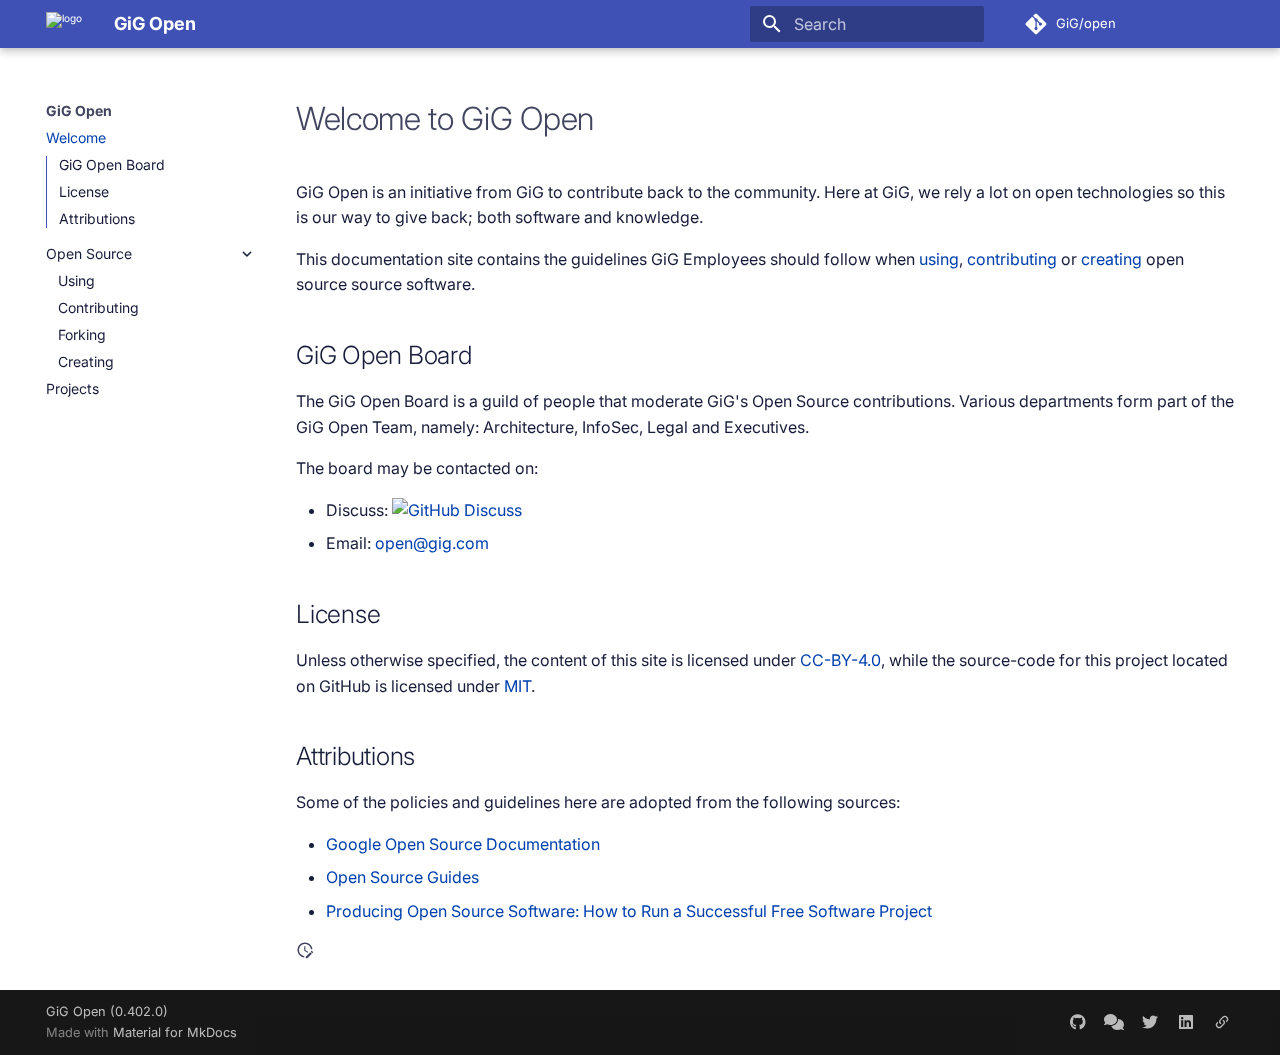
==== commit cdaaf355: "deploy: e9dc7d814092489caca17910db9cb19d5e723370" ====
--- a/index.html
+++ b/index.html
@@ -1,6 +1,6 @@
-<!doctype html><html lang=en class=no-js> <head><meta charset=utf-8><meta name=viewport content="width=device-width,initial-scale=1"><link href=open-source/using/ rel=next><link rel=icon href=assets/images/favicon.png><meta name=generator content="mkdocs-1.6.1, mkdocs-material-9.5.47"><title>GiG Open</title><link rel=stylesheet href=assets/stylesheets/main.6f8fc17f.min.css><link rel=stylesheet href=assets/stylesheets/palette.06af60db.min.css><link rel=preconnect href=https://fonts.gstatic.com crossorigin><link rel=stylesheet href="https://fonts.googleapis.com/css?family=Inter:300,300i,400,400i,700,700i%7CRoboto+Mono:400,400i,700,700i&display=fallback"><style>:root{--md-text-font:"Inter";--md-code-font:"Roboto Mono"}</style><link rel=stylesheet href=css/timeago.css><link rel=stylesheet href=stylesheets/extra.css><script>__md_scope=new URL(".",location),__md_hash=e=>[...e].reduce(((e,_)=>(e<<5)-e+_.charCodeAt(0)),0),__md_get=(e,_=localStorage,t=__md_scope)=>JSON.parse(_.getItem(t.pathname+"."+e)),__md_set=(e,_,t=localStorage,a=__md_scope)=>{try{t.setItem(a.pathname+"."+e,JSON.stringify(_))}catch(e){}}</script><link rel=apple-touch-icon sizes=180x180 href=apple-touch-icon.png><link rel=icon type=image/png sizes=32x32 href=favicon-32x32.png><link rel=icon type=image/png sizes=16x16 href=favicon-16x16.png><link rel=mask-icon href=safari-pinned-tab.svg color=#0040ae><meta name=msapplication-TileColor content=#0040ae><meta name=theme-color content=#0040ae><script type=module>
+<!doctype html><html lang=en class=no-js> <head><meta charset=utf-8><meta name=viewport content="width=device-width,initial-scale=1"><link href=open-source/using/ rel=next><link rel=icon href=assets/images/favicon.png><meta name=generator content="mkdocs-1.6.1, mkdocs-material-9.5.48"><title>GiG Open</title><link rel=stylesheet href=assets/stylesheets/main.6f8fc17f.min.css><link rel=stylesheet href=assets/stylesheets/palette.06af60db.min.css><link rel=preconnect href=https://fonts.gstatic.com crossorigin><link rel=stylesheet href="https://fonts.googleapis.com/css?family=Inter:300,300i,400,400i,700,700i%7CRoboto+Mono:400,400i,700,700i&display=fallback"><style>:root{--md-text-font:"Inter";--md-code-font:"Roboto Mono"}</style><link rel=stylesheet href=css/timeago.css><link rel=stylesheet href=stylesheets/extra.css><script>__md_scope=new URL(".",location),__md_hash=e=>[...e].reduce(((e,_)=>(e<<5)-e+_.charCodeAt(0)),0),__md_get=(e,_=localStorage,t=__md_scope)=>JSON.parse(_.getItem(t.pathname+"."+e)),__md_set=(e,_,t=localStorage,a=__md_scope)=>{try{t.setItem(a.pathname+"."+e,JSON.stringify(_))}catch(e){}}</script><link rel=apple-touch-icon sizes=180x180 href=apple-touch-icon.png><link rel=icon type=image/png sizes=32x32 href=favicon-32x32.png><link rel=icon type=image/png sizes=16x16 href=favicon-16x16.png><link rel=mask-icon href=safari-pinned-tab.svg color=#0040ae><meta name=msapplication-TileColor content=#0040ae><meta name=theme-color content=#0040ae><script type=module>
     import 'https://cdn.jsdelivr.net/npm/@pwabuilder/pwaupdate';
 
     const el = document.createElement('pwa-update');
     document.body.appendChild(el);
-</script></head> <body dir=ltr data-md-color-scheme=preference data-md-color-primary=indigo data-md-color-accent=indigo> <input class=md-toggle data-md-toggle=drawer type=checkbox id=__drawer autocomplete=off> <input class=md-toggle data-md-toggle=search type=checkbox id=__search autocomplete=off> <label class=md-overlay for=__drawer></label> <div data-md-component=skip> <a href=#welcome-to-gig-open class=md-skip> Skip to content </a> </div> <div data-md-component=announce> </div> <header class="md-header md-header--shadow" data-md-component=header> <nav class="md-header__inner md-grid" aria-label=Header> <a href=. title="GiG Open" class="md-header__button md-logo" aria-label="GiG Open" data-md-component=logo> <img src="assets/images/GiG logo_vector-04.svg" alt=logo> </a> <label class="md-header__button md-icon" for=__drawer> <svg xmlns=http://www.w3.org/2000/svg viewbox="0 0 24 24"><path d="M3 6h18v2H3zm0 5h18v2H3zm0 5h18v2H3z"/></svg> </label> <div class=md-header__title data-md-component=header-title> <div class=md-header__ellipsis> <div class=md-header__topic> <span class=md-ellipsis> GiG Open </span> </div> <div class=md-header__topic data-md-component=header-topic> <span class=md-ellipsis> Welcome </span> </div> </div> </div> <label class="md-header__button md-icon" for=__search> <svg xmlns=http://www.w3.org/2000/svg viewbox="0 0 24 24"><path d="M9.5 3A6.5 6.5 0 0 1 16 9.5c0 1.61-.59 3.09-1.56 4.23l.27.27h.79l5 5-1.5 1.5-5-5v-.79l-.27-.27A6.52 6.52 0 0 1 9.5 16 6.5 6.5 0 0 1 3 9.5 6.5 6.5 0 0 1 9.5 3m0 2C7 5 5 7 5 9.5S7 14 9.5 14 14 12 14 9.5 12 5 9.5 5"/></svg> </label> <div class=md-search data-md-component=search role=dialog> <label class=md-search__overlay for=__search></label> <div class=md-search__inner role=search> <form class=md-search__form name=search> <input type=text class=md-search__input name=query aria-label=Search placeholder=Search autocapitalize=off autocorrect=off autocomplete=off spellcheck=false data-md-component=search-query required> <label class="md-search__icon md-icon" for=__search> <svg xmlns=http://www.w3.org/2000/svg viewbox="0 0 24 24"><path d="M9.5 3A6.5 6.5 0 0 1 16 9.5c0 1.61-.59 3.09-1.56 4.23l.27.27h.79l5 5-1.5 1.5-5-5v-.79l-.27-.27A6.52 6.52 0 0 1 9.5 16 6.5 6.5 0 0 1 3 9.5 6.5 6.5 0 0 1 9.5 3m0 2C7 5 5 7 5 9.5S7 14 9.5 14 14 12 14 9.5 12 5 9.5 5"/></svg> <svg xmlns=http://www.w3.org/2000/svg viewbox="0 0 24 24"><path d="M20 11v2H8l5.5 5.5-1.42 1.42L4.16 12l7.92-7.92L13.5 5.5 8 11z"/></svg> </label> <nav class=md-search__options aria-label=Search> <button type=reset class="md-search__icon md-icon" title=Clear aria-label=Clear tabindex=-1> <svg xmlns=http://www.w3.org/2000/svg viewbox="0 0 24 24"><path d="M19 6.41 17.59 5 12 10.59 6.41 5 5 6.41 10.59 12 5 17.59 6.41 19 12 13.41 17.59 19 19 17.59 13.41 12z"/></svg> </button> </nav> </form> <div class=md-search__output> <div class=md-search__scrollwrap tabindex=0 data-md-scrollfix> <div class=md-search-result data-md-component=search-result> <div class=md-search-result__meta> Initializing search </div> <ol class=md-search-result__list role=presentation></ol> </div> </div> </div> </div> </div> <div class=md-header__source> <a href=https://github.com/GiG/open title="Go to repository" class=md-source data-md-component=source> <div class="md-source__icon md-icon"> <svg xmlns=http://www.w3.org/2000/svg viewbox="0 0 448 512"><!-- Font Awesome Free 6.7.1 by @fontawesome - https://fontawesome.com License - https://fontawesome.com/license/free (Icons: CC BY 4.0, Fonts: SIL OFL 1.1, Code: MIT License) Copyright 2024 Fonticons, Inc.--><path d="M439.55 236.05 244 40.45a28.87 28.87 0 0 0-40.81 0l-40.66 40.63 51.52 51.52c27.06-9.14 52.68 16.77 43.39 43.68l49.66 49.66c34.23-11.8 61.18 31 35.47 56.69-26.49 26.49-70.21-2.87-56-37.34L240.22 199v121.85c25.3 12.54 22.26 41.85 9.08 55a34.34 34.34 0 0 1-48.55 0c-17.57-17.6-11.07-46.91 11.25-56v-123c-20.8-8.51-24.6-30.74-18.64-45L142.57 101 8.45 235.14a28.86 28.86 0 0 0 0 40.81l195.61 195.6a28.86 28.86 0 0 0 40.8 0l194.69-194.69a28.86 28.86 0 0 0 0-40.81"/></svg> </div> <div class=md-source__repository> GiG/open </div> </a> </div> </nav> </header> <div class=md-container data-md-component=container> <main class=md-main data-md-component=main> <div class="md-main__inner md-grid"> <div class="md-sidebar md-sidebar--primary" data-md-component=sidebar data-md-type=navigation> <div class=md-sidebar__scrollwrap> <div class=md-sidebar__inner> <nav class="md-nav md-nav--primary md-nav--integrated" aria-label=Navigation data-md-level=0> <label class=md-nav__title for=__drawer> <a href=. title="GiG Open" class="md-nav__button md-logo" aria-label="GiG Open" data-md-component=logo> <img src="assets/images/GiG logo_vector-04.svg" alt=logo> </a> GiG Open </label> <div class=md-nav__source> <a href=https://github.com/GiG/open title="Go to repository" class=md-source data-md-component=source> <div class="md-source__icon md-icon"> <svg xmlns=http://www.w3.org/2000/svg viewbox="0 0 448 512"><!-- Font Awesome Free 6.7.1 by @fontawesome - https://fontawesome.com License - https://fontawesome.com/license/free (Icons: CC BY 4.0, Fonts: SIL OFL 1.1, Code: MIT License) Copyright 2024 Fonticons, Inc.--><path d="M439.55 236.05 244 40.45a28.87 28.87 0 0 0-40.81 0l-40.66 40.63 51.52 51.52c27.06-9.14 52.68 16.77 43.39 43.68l49.66 49.66c34.23-11.8 61.18 31 35.47 56.69-26.49 26.49-70.21-2.87-56-37.34L240.22 199v121.85c25.3 12.54 22.26 41.85 9.08 55a34.34 34.34 0 0 1-48.55 0c-17.57-17.6-11.07-46.91 11.25-56v-123c-20.8-8.51-24.6-30.74-18.64-45L142.57 101 8.45 235.14a28.86 28.86 0 0 0 0 40.81l195.61 195.6a28.86 28.86 0 0 0 40.8 0l194.69-194.69a28.86 28.86 0 0 0 0-40.81"/></svg> </div> <div class=md-source__repository> GiG/open </div> </a> </div> <ul class=md-nav__list data-md-scrollfix> <li class="md-nav__item md-nav__item--active"> <input class="md-nav__toggle md-toggle" type=checkbox id=__toc> <label class="md-nav__link md-nav__link--active" for=__toc> <span class=md-ellipsis> Welcome </span> <span class="md-nav__icon md-icon"></span> </label> <a href=. class="md-nav__link md-nav__link--active"> <span class=md-ellipsis> Welcome </span> </a> <nav class="md-nav md-nav--secondary" aria-label="Table of contents"> <label class=md-nav__title for=__toc> <span class="md-nav__icon md-icon"></span> Table of contents </label> <ul class=md-nav__list data-md-component=toc data-md-scrollfix> <li class=md-nav__item> <a href=#gig-open-board class=md-nav__link> <span class=md-ellipsis> GiG Open Board </span> </a> </li> <li class=md-nav__item> <a href=#license class=md-nav__link> <span class=md-ellipsis> License </span> </a> </li> <li class=md-nav__item> <a href=#attributions class=md-nav__link> <span class=md-ellipsis> Attributions </span> </a> </li> </ul> </nav> </li> <li class="md-nav__item md-nav__item--nested"> <input class="md-nav__toggle md-toggle md-toggle--indeterminate" type=checkbox id=__nav_2> <label class=md-nav__link for=__nav_2 id=__nav_2_label tabindex=0> <span class=md-ellipsis> Open Source </span> <span class="md-nav__icon md-icon"></span> </label> <nav class=md-nav data-md-level=1 aria-labelledby=__nav_2_label aria-expanded=false> <label class=md-nav__title for=__nav_2> <span class="md-nav__icon md-icon"></span> Open Source </label> <ul class=md-nav__list data-md-scrollfix> <li class=md-nav__item> <a href=open-source/using/ class=md-nav__link> <span class=md-ellipsis> Using </span> </a> </li> <li class=md-nav__item> <a href=open-source/contributing/ class=md-nav__link> <span class=md-ellipsis> Contributing </span> </a> </li> <li class=md-nav__item> <a href=open-source/forking/ class=md-nav__link> <span class=md-ellipsis> Forking </span> </a> </li> <li class=md-nav__item> <a href=open-source/creating/ class=md-nav__link> <span class=md-ellipsis> Creating </span> </a> </li> </ul> </nav> </li> <li class=md-nav__item> <a href=projects/ class=md-nav__link> <span class=md-ellipsis> Projects </span> </a> </li> </ul> </nav> </div> </div> </div> <div class=md-content data-md-component=content> <article class="md-content__inner md-typeset"> <h1 id=welcome-to-gig-open>Welcome to GiG Open<a class=headerlink href=#welcome-to-gig-open title="Permanent link">&para;</a></h1> <p>GiG Open is an initiative from GiG to contribute back to the community. Here at GiG, we rely a lot on open technologies so this is our way to give back; both software and knowledge.</p> <p>This documentation site contains the guidelines GiG Employees should follow when <a href=open-source/using/ >using</a>, <a href=open-source/contributing/ >contributing</a> or <a href=open-source/creating/ >creating</a> open source source software.</p> <h2 id=gig-open-board>GiG Open Board<a class=headerlink href=#gig-open-board title="Permanent link">&para;</a></h2> <p>The GiG Open Board is a guild of people that moderate GiG's Open Source contributions. Various departments form part of the GiG Open Team, namely: Architecture, InfoSec, Legal and Executives.</p> <p>The board may be contacted on:</p> <ul> <li>Discuss: <a href=https://github.com/GiG/open/discussions><img alt="GitHub Discuss" src=https://img.shields.io/badge/GitHub-Discuss-brightgreen></a></li> <li>Email: <a href=mailto:open@gig.com>&#111;&#112;&#101;&#110;&#64;&#103;&#105;&#103;&#46;&#99;&#111;&#109;</a></li> </ul> <h2 id=license>License<a class=headerlink href=#license title="Permanent link">&para;</a></h2> <p>Unless otherwise specified, the content of this site is licensed under <a href=https://creativecommons.org/licenses/by/4.0/ >CC-BY-4.0</a>, while the source-code for this project located on GitHub is licensed under <a href=https://github.com/GiG/open/blob/master/LICENSE>MIT</a>.</p> <h2 id=attributions>Attributions<a class=headerlink href=#attributions title="Permanent link">&para;</a></h2> <p>Some of the policies and guidelines here are adopted from the following sources:</p> <ul> <li><a href=https://opensource.google/docs/ >Google Open Source Documentation</a></li> <li><a href=https://opensource.guide/ >Open Source Guides</a></li> <li><a href=https://producingoss.com/ >Producing Open Source Software: How to Run a Successful Free Software Project</a></li> </ul> <aside class=md-source-file> <span class=md-source-file__fact> <span class=md-icon title="Last update"> <svg xmlns=http://www.w3.org/2000/svg viewbox="0 0 24 24"><path d="M21 13.1c-.1 0-.3.1-.4.2l-1 1 2.1 2.1 1-1c.2-.2.2-.6 0-.8l-1.3-1.3c-.1-.1-.2-.2-.4-.2m-1.9 1.8-6.1 6V23h2.1l6.1-6.1zM12.5 7v5.2l4 2.4-1 1L11 13V7zM11 21.9c-5.1-.5-9-4.8-9-9.9C2 6.5 6.5 2 12 2c5.3 0 9.6 4.1 10 9.3-.3-.1-.6-.2-1-.2s-.7.1-1 .2C19.6 7.2 16.2 4 12 4c-4.4 0-8 3.6-8 8 0 4.1 3.1 7.5 7.1 7.9l-.1.2z"/></svg> </span> <span class="git-revision-date-localized-plugin git-revision-date-localized-plugin-timeago"><span class=timeago datetime=2020-12-22T09:40:58+00:00 locale=en></span></span><span class="git-revision-date-localized-plugin git-revision-date-localized-plugin-iso_date">2020-12-22</span> </span> </aside> </article> </div> <script>var target=document.getElementById(location.hash.slice(1));target&&target.name&&(target.checked=target.name.startsWith("__tabbed_"))</script> </div> </main> <footer class=md-footer> <div class="md-footer-meta md-typeset"> <div class="md-footer-meta__inner md-grid"> <div class=md-copyright> <div class=md-copyright__highlight> GiG Open (0.401.0) </div> Made with <a href=https://squidfunk.github.io/mkdocs-material/ target=_blank rel=noopener> Material for MkDocs </a> </div> <div class=md-social> <a href=https://github.com/GiG target=_blank rel=noopener title=github.com class=md-social__link> <svg xmlns=http://www.w3.org/2000/svg viewbox="0 0 496 512"><!-- Font Awesome Free 6.7.1 by @fontawesome - https://fontawesome.com License - https://fontawesome.com/license/free (Icons: CC BY 4.0, Fonts: SIL OFL 1.1, Code: MIT License) Copyright 2024 Fonticons, Inc.--><path d="M165.9 397.4c0 2-2.3 3.6-5.2 3.6-3.3.3-5.6-1.3-5.6-3.6 0-2 2.3-3.6 5.2-3.6 3-.3 5.6 1.3 5.6 3.6m-31.1-4.5c-.7 2 1.3 4.3 4.3 4.9 2.6 1 5.6 0 6.2-2s-1.3-4.3-4.3-5.2c-2.6-.7-5.5.3-6.2 2.3m44.2-1.7c-2.9.7-4.9 2.6-4.6 4.9.3 2 2.9 3.3 5.9 2.6 2.9-.7 4.9-2.6 4.6-4.6-.3-1.9-3-3.2-5.9-2.9M244.8 8C106.1 8 0 113.3 0 252c0 110.9 69.8 205.8 169.5 239.2 12.8 2.3 17.3-5.6 17.3-12.1 0-6.2-.3-40.4-.3-61.4 0 0-70 15-84.7-29.8 0 0-11.4-29.1-27.8-36.6 0 0-22.9-15.7 1.6-15.4 0 0 24.9 2 38.6 25.8 21.9 38.6 58.6 27.5 72.9 20.9 2.3-16 8.8-27.1 16-33.7-55.9-6.2-112.3-14.3-112.3-110.5 0-27.5 7.6-41.3 23.6-58.9-2.6-6.5-11.1-33.3 2.6-67.9 20.9-6.5 69 27 69 27 20-5.6 41.5-8.5 62.8-8.5s42.8 2.9 62.8 8.5c0 0 48.1-33.6 69-27 13.7 34.7 5.2 61.4 2.6 67.9 16 17.7 25.8 31.5 25.8 58.9 0 96.5-58.9 104.2-114.8 110.5 9.2 7.9 17 22.9 17 46.4 0 33.7-.3 75.4-.3 83.6 0 6.5 4.6 14.4 17.3 12.1C428.2 457.8 496 362.9 496 252 496 113.3 383.5 8 244.8 8M97.2 352.9c-1.3 1-1 3.3.7 5.2 1.6 1.6 3.9 2.3 5.2 1 1.3-1 1-3.3-.7-5.2-1.6-1.6-3.9-2.3-5.2-1m-10.8-8.1c-.7 1.3.3 2.9 2.3 3.9 1.6 1 3.6.7 4.3-.7.7-1.3-.3-2.9-2.3-3.9-2-.6-3.6-.3-4.3.7m32.4 35.6c-1.6 1.3-1 4.3 1.3 6.2 2.3 2.3 5.2 2.6 6.5 1 1.3-1.3.7-4.3-1.3-6.2-2.2-2.3-5.2-2.6-6.5-1m-11.4-14.7c-1.6 1-1.6 3.6 0 5.9s4.3 3.3 5.6 2.3c1.6-1.3 1.6-3.9 0-6.2-1.4-2.3-4-3.3-5.6-2"/></svg> </a> <a href=https://github.com/GiG/open/discussions target=_blank rel=noopener title=github.com class=md-social__link> <svg xmlns=http://www.w3.org/2000/svg viewbox="0 0 640 512"><!-- Font Awesome Free 6.7.1 by @fontawesome - https://fontawesome.com License - https://fontawesome.com/license/free (Icons: CC BY 4.0, Fonts: SIL OFL 1.1, Code: MIT License) Copyright 2024 Fonticons, Inc.--><path d="M208 352c114.9 0 208-78.8 208-176S322.9 0 208 0 0 78.8 0 176c0 38.6 14.7 74.3 39.6 103.4-3.5 9.4-8.7 17.7-14.2 24.7-4.8 6.2-9.7 11-13.3 14.3-1.8 1.6-3.3 2.9-4.3 3.7-.5.4-.9.7-1.1.8l-.2.2C1 327.2-1.4 334.4.8 340.9S9.1 352 16 352c21.8 0 43.8-5.6 62.1-12.5 9.2-3.5 17.8-7.4 25.2-11.4C134.1 343.3 169.8 352 208 352m240-176c0 112.3-99.1 196.9-216.5 207 24.3 74.4 104.9 129 200.5 129 38.2 0 73.9-8.7 104.7-23.9 7.5 4 16 7.9 25.2 11.4 18.3 6.9 40.3 12.5 62.1 12.5 6.9 0 13.1-4.5 15.2-11.1s-.2-13.8-5.8-17.9l-.2-.2c-.2-.2-.6-.4-1.1-.8-1-.8-2.5-2-4.3-3.7-3.6-3.3-8.5-8.1-13.3-14.3-5.5-7-10.7-15.4-14.2-24.7 24.9-29 39.6-64.7 39.6-103.4 0-92.8-84.9-168.9-192.6-175.5.4 5.1.6 10.3.6 15.5z"/></svg> </a> <a href=https://twitter.com/GIG_online target=_blank rel=noopener title=twitter.com class=md-social__link> <svg xmlns=http://www.w3.org/2000/svg viewbox="0 0 512 512"><!-- Font Awesome Free 6.7.1 by @fontawesome - https://fontawesome.com License - https://fontawesome.com/license/free (Icons: CC BY 4.0, Fonts: SIL OFL 1.1, Code: MIT License) Copyright 2024 Fonticons, Inc.--><path d="M459.37 151.716c.325 4.548.325 9.097.325 13.645 0 138.72-105.583 298.558-298.558 298.558-59.452 0-114.68-17.219-161.137-47.106 8.447.974 16.568 1.299 25.34 1.299 49.055 0 94.213-16.568 130.274-44.832-46.132-.975-84.792-31.188-98.112-72.772 6.498.974 12.995 1.624 19.818 1.624 9.421 0 18.843-1.3 27.614-3.573-48.081-9.747-84.143-51.98-84.143-102.985v-1.299c13.969 7.797 30.214 12.67 47.431 13.319-28.264-18.843-46.781-51.005-46.781-87.391 0-19.492 5.197-37.36 14.294-52.954 51.655 63.675 129.3 105.258 216.365 109.807-1.624-7.797-2.599-15.918-2.599-24.04 0-57.828 46.782-104.934 104.934-104.934 30.213 0 57.502 12.67 76.67 33.137 23.715-4.548 46.456-13.32 66.599-25.34-7.798 24.366-24.366 44.833-46.132 57.827 21.117-2.273 41.584-8.122 60.426-16.243-14.292 20.791-32.161 39.308-52.628 54.253"/></svg> </a> <a href=https://linkedin.com/company/gig-gaming-innovation-group/ target=_blank rel=noopener title=linkedin.com class=md-social__link> <svg xmlns=http://www.w3.org/2000/svg viewbox="0 0 448 512"><!-- Font Awesome Free 6.7.1 by @fontawesome - https://fontawesome.com License - https://fontawesome.com/license/free (Icons: CC BY 4.0, Fonts: SIL OFL 1.1, Code: MIT License) Copyright 2024 Fonticons, Inc.--><path d="M416 32H31.9C14.3 32 0 46.5 0 64.3v383.4C0 465.5 14.3 480 31.9 480H416c17.6 0 32-14.5 32-32.3V64.3c0-17.8-14.4-32.3-32-32.3M135.4 416H69V202.2h66.5V416zm-33.2-243c-21.3 0-38.5-17.3-38.5-38.5S80.9 96 102.2 96c21.2 0 38.5 17.3 38.5 38.5 0 21.3-17.2 38.5-38.5 38.5m282.1 243h-66.4V312c0-24.8-.5-56.7-34.5-56.7-34.6 0-39.9 27-39.9 54.9V416h-66.4V202.2h63.7v29.2h.9c8.9-16.8 30.6-34.5 62.9-34.5 67.2 0 79.7 44.3 79.7 101.9z"/></svg> </a> <a href=https://gig.com target=_blank rel=noopener title=gig.com class=md-social__link> <svg xmlns=http://www.w3.org/2000/svg viewbox="0 0 24 24"><path d="M10.59 13.41c.41.39.41 1.03 0 1.42-.39.39-1.03.39-1.42 0a5.003 5.003 0 0 1 0-7.07l3.54-3.54a5.003 5.003 0 0 1 7.07 0 5.003 5.003 0 0 1 0 7.07l-1.49 1.49c.01-.82-.12-1.64-.4-2.42l.47-.48a2.98 2.98 0 0 0 0-4.24 2.98 2.98 0 0 0-4.24 0l-3.53 3.53a2.98 2.98 0 0 0 0 4.24m2.82-4.24c.39-.39 1.03-.39 1.42 0a5.003 5.003 0 0 1 0 7.07l-3.54 3.54a5.003 5.003 0 0 1-7.07 0 5.003 5.003 0 0 1 0-7.07l1.49-1.49c-.01.82.12 1.64.4 2.43l-.47.47a2.98 2.98 0 0 0 0 4.24 2.98 2.98 0 0 0 4.24 0l3.53-3.53a2.98 2.98 0 0 0 0-4.24.973.973 0 0 1 0-1.42"/></svg> </a> </div> </div> </div> </footer> </div> <div class=md-dialog data-md-component=dialog> <div class="md-dialog__inner md-typeset"></div> </div> <script id=__config type=application/json>{"base": ".", "features": ["navigation.instant", "navigation.expand", "toc.integrate"], "search": "assets/javascripts/workers/search.6ce7567c.min.js", "translations": {"clipboard.copied": "Copied to clipboard", "clipboard.copy": "Copy to clipboard", "search.result.more.one": "1 more on this page", "search.result.more.other": "# more on this page", "search.result.none": "No matching documents", "search.result.one": "1 matching document", "search.result.other": "# matching documents", "search.result.placeholder": "Type to start searching", "search.result.term.missing": "Missing", "select.version": "Select version"}}</script> <script src=assets/javascripts/bundle.83f73b43.min.js></script> <script src=js/timeago.min.js></script> <script src=js/timeago_mkdocs_material.js></script> </body> </html>+</script></head> <body dir=ltr data-md-color-scheme=preference data-md-color-primary=indigo data-md-color-accent=indigo> <input class=md-toggle data-md-toggle=drawer type=checkbox id=__drawer autocomplete=off> <input class=md-toggle data-md-toggle=search type=checkbox id=__search autocomplete=off> <label class=md-overlay for=__drawer></label> <div data-md-component=skip> <a href=#welcome-to-gig-open class=md-skip> Skip to content </a> </div> <div data-md-component=announce> </div> <header class="md-header md-header--shadow" data-md-component=header> <nav class="md-header__inner md-grid" aria-label=Header> <a href=. title="GiG Open" class="md-header__button md-logo" aria-label="GiG Open" data-md-component=logo> <img src="assets/images/GiG logo_vector-04.svg" alt=logo> </a> <label class="md-header__button md-icon" for=__drawer> <svg xmlns=http://www.w3.org/2000/svg viewbox="0 0 24 24"><path d="M3 6h18v2H3zm0 5h18v2H3zm0 5h18v2H3z"/></svg> </label> <div class=md-header__title data-md-component=header-title> <div class=md-header__ellipsis> <div class=md-header__topic> <span class=md-ellipsis> GiG Open </span> </div> <div class=md-header__topic data-md-component=header-topic> <span class=md-ellipsis> Welcome </span> </div> </div> </div> <label class="md-header__button md-icon" for=__search> <svg xmlns=http://www.w3.org/2000/svg viewbox="0 0 24 24"><path d="M9.5 3A6.5 6.5 0 0 1 16 9.5c0 1.61-.59 3.09-1.56 4.23l.27.27h.79l5 5-1.5 1.5-5-5v-.79l-.27-.27A6.52 6.52 0 0 1 9.5 16 6.5 6.5 0 0 1 3 9.5 6.5 6.5 0 0 1 9.5 3m0 2C7 5 5 7 5 9.5S7 14 9.5 14 14 12 14 9.5 12 5 9.5 5"/></svg> </label> <div class=md-search data-md-component=search role=dialog> <label class=md-search__overlay for=__search></label> <div class=md-search__inner role=search> <form class=md-search__form name=search> <input type=text class=md-search__input name=query aria-label=Search placeholder=Search autocapitalize=off autocorrect=off autocomplete=off spellcheck=false data-md-component=search-query required> <label class="md-search__icon md-icon" for=__search> <svg xmlns=http://www.w3.org/2000/svg viewbox="0 0 24 24"><path d="M9.5 3A6.5 6.5 0 0 1 16 9.5c0 1.61-.59 3.09-1.56 4.23l.27.27h.79l5 5-1.5 1.5-5-5v-.79l-.27-.27A6.52 6.52 0 0 1 9.5 16 6.5 6.5 0 0 1 3 9.5 6.5 6.5 0 0 1 9.5 3m0 2C7 5 5 7 5 9.5S7 14 9.5 14 14 12 14 9.5 12 5 9.5 5"/></svg> <svg xmlns=http://www.w3.org/2000/svg viewbox="0 0 24 24"><path d="M20 11v2H8l5.5 5.5-1.42 1.42L4.16 12l7.92-7.92L13.5 5.5 8 11z"/></svg> </label> <nav class=md-search__options aria-label=Search> <button type=reset class="md-search__icon md-icon" title=Clear aria-label=Clear tabindex=-1> <svg xmlns=http://www.w3.org/2000/svg viewbox="0 0 24 24"><path d="M19 6.41 17.59 5 12 10.59 6.41 5 5 6.41 10.59 12 5 17.59 6.41 19 12 13.41 17.59 19 19 17.59 13.41 12z"/></svg> </button> </nav> </form> <div class=md-search__output> <div class=md-search__scrollwrap tabindex=0 data-md-scrollfix> <div class=md-search-result data-md-component=search-result> <div class=md-search-result__meta> Initializing search </div> <ol class=md-search-result__list role=presentation></ol> </div> </div> </div> </div> </div> <div class=md-header__source> <a href=https://github.com/GiG/open title="Go to repository" class=md-source data-md-component=source> <div class="md-source__icon md-icon"> <svg xmlns=http://www.w3.org/2000/svg viewbox="0 0 448 512"><!-- Font Awesome Free 6.7.1 by @fontawesome - https://fontawesome.com License - https://fontawesome.com/license/free (Icons: CC BY 4.0, Fonts: SIL OFL 1.1, Code: MIT License) Copyright 2024 Fonticons, Inc.--><path d="M439.55 236.05 244 40.45a28.87 28.87 0 0 0-40.81 0l-40.66 40.63 51.52 51.52c27.06-9.14 52.68 16.77 43.39 43.68l49.66 49.66c34.23-11.8 61.18 31 35.47 56.69-26.49 26.49-70.21-2.87-56-37.34L240.22 199v121.85c25.3 12.54 22.26 41.85 9.08 55a34.34 34.34 0 0 1-48.55 0c-17.57-17.6-11.07-46.91 11.25-56v-123c-20.8-8.51-24.6-30.74-18.64-45L142.57 101 8.45 235.14a28.86 28.86 0 0 0 0 40.81l195.61 195.6a28.86 28.86 0 0 0 40.8 0l194.69-194.69a28.86 28.86 0 0 0 0-40.81"/></svg> </div> <div class=md-source__repository> GiG/open </div> </a> </div> </nav> </header> <div class=md-container data-md-component=container> <main class=md-main data-md-component=main> <div class="md-main__inner md-grid"> <div class="md-sidebar md-sidebar--primary" data-md-component=sidebar data-md-type=navigation> <div class=md-sidebar__scrollwrap> <div class=md-sidebar__inner> <nav class="md-nav md-nav--primary md-nav--integrated" aria-label=Navigation data-md-level=0> <label class=md-nav__title for=__drawer> <a href=. title="GiG Open" class="md-nav__button md-logo" aria-label="GiG Open" data-md-component=logo> <img src="assets/images/GiG logo_vector-04.svg" alt=logo> </a> GiG Open </label> <div class=md-nav__source> <a href=https://github.com/GiG/open title="Go to repository" class=md-source data-md-component=source> <div class="md-source__icon md-icon"> <svg xmlns=http://www.w3.org/2000/svg viewbox="0 0 448 512"><!-- Font Awesome Free 6.7.1 by @fontawesome - https://fontawesome.com License - https://fontawesome.com/license/free (Icons: CC BY 4.0, Fonts: SIL OFL 1.1, Code: MIT License) Copyright 2024 Fonticons, Inc.--><path d="M439.55 236.05 244 40.45a28.87 28.87 0 0 0-40.81 0l-40.66 40.63 51.52 51.52c27.06-9.14 52.68 16.77 43.39 43.68l49.66 49.66c34.23-11.8 61.18 31 35.47 56.69-26.49 26.49-70.21-2.87-56-37.34L240.22 199v121.85c25.3 12.54 22.26 41.85 9.08 55a34.34 34.34 0 0 1-48.55 0c-17.57-17.6-11.07-46.91 11.25-56v-123c-20.8-8.51-24.6-30.74-18.64-45L142.57 101 8.45 235.14a28.86 28.86 0 0 0 0 40.81l195.61 195.6a28.86 28.86 0 0 0 40.8 0l194.69-194.69a28.86 28.86 0 0 0 0-40.81"/></svg> </div> <div class=md-source__repository> GiG/open </div> </a> </div> <ul class=md-nav__list data-md-scrollfix> <li class="md-nav__item md-nav__item--active"> <input class="md-nav__toggle md-toggle" type=checkbox id=__toc> <label class="md-nav__link md-nav__link--active" for=__toc> <span class=md-ellipsis> Welcome </span> <span class="md-nav__icon md-icon"></span> </label> <a href=. class="md-nav__link md-nav__link--active"> <span class=md-ellipsis> Welcome </span> </a> <nav class="md-nav md-nav--secondary" aria-label="Table of contents"> <label class=md-nav__title for=__toc> <span class="md-nav__icon md-icon"></span> Table of contents </label> <ul class=md-nav__list data-md-component=toc data-md-scrollfix> <li class=md-nav__item> <a href=#gig-open-board class=md-nav__link> <span class=md-ellipsis> GiG Open Board </span> </a> </li> <li class=md-nav__item> <a href=#license class=md-nav__link> <span class=md-ellipsis> License </span> </a> </li> <li class=md-nav__item> <a href=#attributions class=md-nav__link> <span class=md-ellipsis> Attributions </span> </a> </li> </ul> </nav> </li> <li class="md-nav__item md-nav__item--nested"> <input class="md-nav__toggle md-toggle md-toggle--indeterminate" type=checkbox id=__nav_2> <label class=md-nav__link for=__nav_2 id=__nav_2_label tabindex=0> <span class=md-ellipsis> Open Source </span> <span class="md-nav__icon md-icon"></span> </label> <nav class=md-nav data-md-level=1 aria-labelledby=__nav_2_label aria-expanded=false> <label class=md-nav__title for=__nav_2> <span class="md-nav__icon md-icon"></span> Open Source </label> <ul class=md-nav__list data-md-scrollfix> <li class=md-nav__item> <a href=open-source/using/ class=md-nav__link> <span class=md-ellipsis> Using </span> </a> </li> <li class=md-nav__item> <a href=open-source/contributing/ class=md-nav__link> <span class=md-ellipsis> Contributing </span> </a> </li> <li class=md-nav__item> <a href=open-source/forking/ class=md-nav__link> <span class=md-ellipsis> Forking </span> </a> </li> <li class=md-nav__item> <a href=open-source/creating/ class=md-nav__link> <span class=md-ellipsis> Creating </span> </a> </li> </ul> </nav> </li> <li class=md-nav__item> <a href=projects/ class=md-nav__link> <span class=md-ellipsis> Projects </span> </a> </li> </ul> </nav> </div> </div> </div> <div class=md-content data-md-component=content> <article class="md-content__inner md-typeset"> <h1 id=welcome-to-gig-open>Welcome to GiG Open<a class=headerlink href=#welcome-to-gig-open title="Permanent link">&para;</a></h1> <p>GiG Open is an initiative from GiG to contribute back to the community. Here at GiG, we rely a lot on open technologies so this is our way to give back; both software and knowledge.</p> <p>This documentation site contains the guidelines GiG Employees should follow when <a href=open-source/using/ >using</a>, <a href=open-source/contributing/ >contributing</a> or <a href=open-source/creating/ >creating</a> open source source software.</p> <h2 id=gig-open-board>GiG Open Board<a class=headerlink href=#gig-open-board title="Permanent link">&para;</a></h2> <p>The GiG Open Board is a guild of people that moderate GiG's Open Source contributions. Various departments form part of the GiG Open Team, namely: Architecture, InfoSec, Legal and Executives.</p> <p>The board may be contacted on:</p> <ul> <li>Discuss: <a href=https://github.com/GiG/open/discussions><img alt="GitHub Discuss" src=https://img.shields.io/badge/GitHub-Discuss-brightgreen></a></li> <li>Email: <a href=mailto:open@gig.com>&#111;&#112;&#101;&#110;&#64;&#103;&#105;&#103;&#46;&#99;&#111;&#109;</a></li> </ul> <h2 id=license>License<a class=headerlink href=#license title="Permanent link">&para;</a></h2> <p>Unless otherwise specified, the content of this site is licensed under <a href=https://creativecommons.org/licenses/by/4.0/ >CC-BY-4.0</a>, while the source-code for this project located on GitHub is licensed under <a href=https://github.com/GiG/open/blob/master/LICENSE>MIT</a>.</p> <h2 id=attributions>Attributions<a class=headerlink href=#attributions title="Permanent link">&para;</a></h2> <p>Some of the policies and guidelines here are adopted from the following sources:</p> <ul> <li><a href=https://opensource.google/docs/ >Google Open Source Documentation</a></li> <li><a href=https://opensource.guide/ >Open Source Guides</a></li> <li><a href=https://producingoss.com/ >Producing Open Source Software: How to Run a Successful Free Software Project</a></li> </ul> <aside class=md-source-file> <span class=md-source-file__fact> <span class=md-icon title="Last update"> <svg xmlns=http://www.w3.org/2000/svg viewbox="0 0 24 24"><path d="M21 13.1c-.1 0-.3.1-.4.2l-1 1 2.1 2.1 1-1c.2-.2.2-.6 0-.8l-1.3-1.3c-.1-.1-.2-.2-.4-.2m-1.9 1.8-6.1 6V23h2.1l6.1-6.1zM12.5 7v5.2l4 2.4-1 1L11 13V7zM11 21.9c-5.1-.5-9-4.8-9-9.9C2 6.5 6.5 2 12 2c5.3 0 9.6 4.1 10 9.3-.3-.1-.6-.2-1-.2s-.7.1-1 .2C19.6 7.2 16.2 4 12 4c-4.4 0-8 3.6-8 8 0 4.1 3.1 7.5 7.1 7.9l-.1.2z"/></svg> </span> <span class="git-revision-date-localized-plugin git-revision-date-localized-plugin-timeago"><span class=timeago datetime=2020-12-22T09:40:58+00:00 locale=en></span></span><span class="git-revision-date-localized-plugin git-revision-date-localized-plugin-iso_date">2020-12-22</span> </span> </aside> </article> </div> <script>var target=document.getElementById(location.hash.slice(1));target&&target.name&&(target.checked=target.name.startsWith("__tabbed_"))</script> </div> </main> <footer class=md-footer> <div class="md-footer-meta md-typeset"> <div class="md-footer-meta__inner md-grid"> <div class=md-copyright> <div class=md-copyright__highlight> GiG Open (0.402.0) </div> Made with <a href=https://squidfunk.github.io/mkdocs-material/ target=_blank rel=noopener> Material for MkDocs </a> </div> <div class=md-social> <a href=https://github.com/GiG target=_blank rel=noopener title=github.com class=md-social__link> <svg xmlns=http://www.w3.org/2000/svg viewbox="0 0 496 512"><!-- Font Awesome Free 6.7.1 by @fontawesome - https://fontawesome.com License - https://fontawesome.com/license/free (Icons: CC BY 4.0, Fonts: SIL OFL 1.1, Code: MIT License) Copyright 2024 Fonticons, Inc.--><path d="M165.9 397.4c0 2-2.3 3.6-5.2 3.6-3.3.3-5.6-1.3-5.6-3.6 0-2 2.3-3.6 5.2-3.6 3-.3 5.6 1.3 5.6 3.6m-31.1-4.5c-.7 2 1.3 4.3 4.3 4.9 2.6 1 5.6 0 6.2-2s-1.3-4.3-4.3-5.2c-2.6-.7-5.5.3-6.2 2.3m44.2-1.7c-2.9.7-4.9 2.6-4.6 4.9.3 2 2.9 3.3 5.9 2.6 2.9-.7 4.9-2.6 4.6-4.6-.3-1.9-3-3.2-5.9-2.9M244.8 8C106.1 8 0 113.3 0 252c0 110.9 69.8 205.8 169.5 239.2 12.8 2.3 17.3-5.6 17.3-12.1 0-6.2-.3-40.4-.3-61.4 0 0-70 15-84.7-29.8 0 0-11.4-29.1-27.8-36.6 0 0-22.9-15.7 1.6-15.4 0 0 24.9 2 38.6 25.8 21.9 38.6 58.6 27.5 72.9 20.9 2.3-16 8.8-27.1 16-33.7-55.9-6.2-112.3-14.3-112.3-110.5 0-27.5 7.6-41.3 23.6-58.9-2.6-6.5-11.1-33.3 2.6-67.9 20.9-6.5 69 27 69 27 20-5.6 41.5-8.5 62.8-8.5s42.8 2.9 62.8 8.5c0 0 48.1-33.6 69-27 13.7 34.7 5.2 61.4 2.6 67.9 16 17.7 25.8 31.5 25.8 58.9 0 96.5-58.9 104.2-114.8 110.5 9.2 7.9 17 22.9 17 46.4 0 33.7-.3 75.4-.3 83.6 0 6.5 4.6 14.4 17.3 12.1C428.2 457.8 496 362.9 496 252 496 113.3 383.5 8 244.8 8M97.2 352.9c-1.3 1-1 3.3.7 5.2 1.6 1.6 3.9 2.3 5.2 1 1.3-1 1-3.3-.7-5.2-1.6-1.6-3.9-2.3-5.2-1m-10.8-8.1c-.7 1.3.3 2.9 2.3 3.9 1.6 1 3.6.7 4.3-.7.7-1.3-.3-2.9-2.3-3.9-2-.6-3.6-.3-4.3.7m32.4 35.6c-1.6 1.3-1 4.3 1.3 6.2 2.3 2.3 5.2 2.6 6.5 1 1.3-1.3.7-4.3-1.3-6.2-2.2-2.3-5.2-2.6-6.5-1m-11.4-14.7c-1.6 1-1.6 3.6 0 5.9s4.3 3.3 5.6 2.3c1.6-1.3 1.6-3.9 0-6.2-1.4-2.3-4-3.3-5.6-2"/></svg> </a> <a href=https://github.com/GiG/open/discussions target=_blank rel=noopener title=github.com class=md-social__link> <svg xmlns=http://www.w3.org/2000/svg viewbox="0 0 640 512"><!-- Font Awesome Free 6.7.1 by @fontawesome - https://fontawesome.com License - https://fontawesome.com/license/free (Icons: CC BY 4.0, Fonts: SIL OFL 1.1, Code: MIT License) Copyright 2024 Fonticons, Inc.--><path d="M208 352c114.9 0 208-78.8 208-176S322.9 0 208 0 0 78.8 0 176c0 38.6 14.7 74.3 39.6 103.4-3.5 9.4-8.7 17.7-14.2 24.7-4.8 6.2-9.7 11-13.3 14.3-1.8 1.6-3.3 2.9-4.3 3.7-.5.4-.9.7-1.1.8l-.2.2C1 327.2-1.4 334.4.8 340.9S9.1 352 16 352c21.8 0 43.8-5.6 62.1-12.5 9.2-3.5 17.8-7.4 25.2-11.4C134.1 343.3 169.8 352 208 352m240-176c0 112.3-99.1 196.9-216.5 207 24.3 74.4 104.9 129 200.5 129 38.2 0 73.9-8.7 104.7-23.9 7.5 4 16 7.9 25.2 11.4 18.3 6.9 40.3 12.5 62.1 12.5 6.9 0 13.1-4.5 15.2-11.1s-.2-13.8-5.8-17.9l-.2-.2c-.2-.2-.6-.4-1.1-.8-1-.8-2.5-2-4.3-3.7-3.6-3.3-8.5-8.1-13.3-14.3-5.5-7-10.7-15.4-14.2-24.7 24.9-29 39.6-64.7 39.6-103.4 0-92.8-84.9-168.9-192.6-175.5.4 5.1.6 10.3.6 15.5z"/></svg> </a> <a href=https://twitter.com/GIG_online target=_blank rel=noopener title=twitter.com class=md-social__link> <svg xmlns=http://www.w3.org/2000/svg viewbox="0 0 512 512"><!-- Font Awesome Free 6.7.1 by @fontawesome - https://fontawesome.com License - https://fontawesome.com/license/free (Icons: CC BY 4.0, Fonts: SIL OFL 1.1, Code: MIT License) Copyright 2024 Fonticons, Inc.--><path d="M459.37 151.716c.325 4.548.325 9.097.325 13.645 0 138.72-105.583 298.558-298.558 298.558-59.452 0-114.68-17.219-161.137-47.106 8.447.974 16.568 1.299 25.34 1.299 49.055 0 94.213-16.568 130.274-44.832-46.132-.975-84.792-31.188-98.112-72.772 6.498.974 12.995 1.624 19.818 1.624 9.421 0 18.843-1.3 27.614-3.573-48.081-9.747-84.143-51.98-84.143-102.985v-1.299c13.969 7.797 30.214 12.67 47.431 13.319-28.264-18.843-46.781-51.005-46.781-87.391 0-19.492 5.197-37.36 14.294-52.954 51.655 63.675 129.3 105.258 216.365 109.807-1.624-7.797-2.599-15.918-2.599-24.04 0-57.828 46.782-104.934 104.934-104.934 30.213 0 57.502 12.67 76.67 33.137 23.715-4.548 46.456-13.32 66.599-25.34-7.798 24.366-24.366 44.833-46.132 57.827 21.117-2.273 41.584-8.122 60.426-16.243-14.292 20.791-32.161 39.308-52.628 54.253"/></svg> </a> <a href=https://linkedin.com/company/gig-gaming-innovation-group/ target=_blank rel=noopener title=linkedin.com class=md-social__link> <svg xmlns=http://www.w3.org/2000/svg viewbox="0 0 448 512"><!-- Font Awesome Free 6.7.1 by @fontawesome - https://fontawesome.com License - https://fontawesome.com/license/free (Icons: CC BY 4.0, Fonts: SIL OFL 1.1, Code: MIT License) Copyright 2024 Fonticons, Inc.--><path d="M416 32H31.9C14.3 32 0 46.5 0 64.3v383.4C0 465.5 14.3 480 31.9 480H416c17.6 0 32-14.5 32-32.3V64.3c0-17.8-14.4-32.3-32-32.3M135.4 416H69V202.2h66.5V416zm-33.2-243c-21.3 0-38.5-17.3-38.5-38.5S80.9 96 102.2 96c21.2 0 38.5 17.3 38.5 38.5 0 21.3-17.2 38.5-38.5 38.5m282.1 243h-66.4V312c0-24.8-.5-56.7-34.5-56.7-34.6 0-39.9 27-39.9 54.9V416h-66.4V202.2h63.7v29.2h.9c8.9-16.8 30.6-34.5 62.9-34.5 67.2 0 79.7 44.3 79.7 101.9z"/></svg> </a> <a href=https://gig.com target=_blank rel=noopener title=gig.com class=md-social__link> <svg xmlns=http://www.w3.org/2000/svg viewbox="0 0 24 24"><path d="M10.59 13.41c.41.39.41 1.03 0 1.42-.39.39-1.03.39-1.42 0a5.003 5.003 0 0 1 0-7.07l3.54-3.54a5.003 5.003 0 0 1 7.07 0 5.003 5.003 0 0 1 0 7.07l-1.49 1.49c.01-.82-.12-1.64-.4-2.42l.47-.48a2.98 2.98 0 0 0 0-4.24 2.98 2.98 0 0 0-4.24 0l-3.53 3.53a2.98 2.98 0 0 0 0 4.24m2.82-4.24c.39-.39 1.03-.39 1.42 0a5.003 5.003 0 0 1 0 7.07l-3.54 3.54a5.003 5.003 0 0 1-7.07 0 5.003 5.003 0 0 1 0-7.07l1.49-1.49c-.01.82.12 1.64.4 2.43l-.47.47a2.98 2.98 0 0 0 0 4.24 2.98 2.98 0 0 0 4.24 0l3.53-3.53a2.98 2.98 0 0 0 0-4.24.973.973 0 0 1 0-1.42"/></svg> </a> </div> </div> </div> </footer> </div> <div class=md-dialog data-md-component=dialog> <div class="md-dialog__inner md-typeset"></div> </div> <script id=__config type=application/json>{"base": ".", "features": ["navigation.instant", "navigation.expand", "toc.integrate"], "search": "assets/javascripts/workers/search.6ce7567c.min.js", "translations": {"clipboard.copied": "Copied to clipboard", "clipboard.copy": "Copy to clipboard", "search.result.more.one": "1 more on this page", "search.result.more.other": "# more on this page", "search.result.none": "No matching documents", "search.result.one": "1 matching document", "search.result.other": "# matching documents", "search.result.placeholder": "Type to start searching", "search.result.term.missing": "Missing", "select.version": "Select version"}}</script> <script src=assets/javascripts/bundle.83f73b43.min.js></script> <script src=js/timeago.min.js></script> <script src=js/timeago_mkdocs_material.js></script> </body> </html>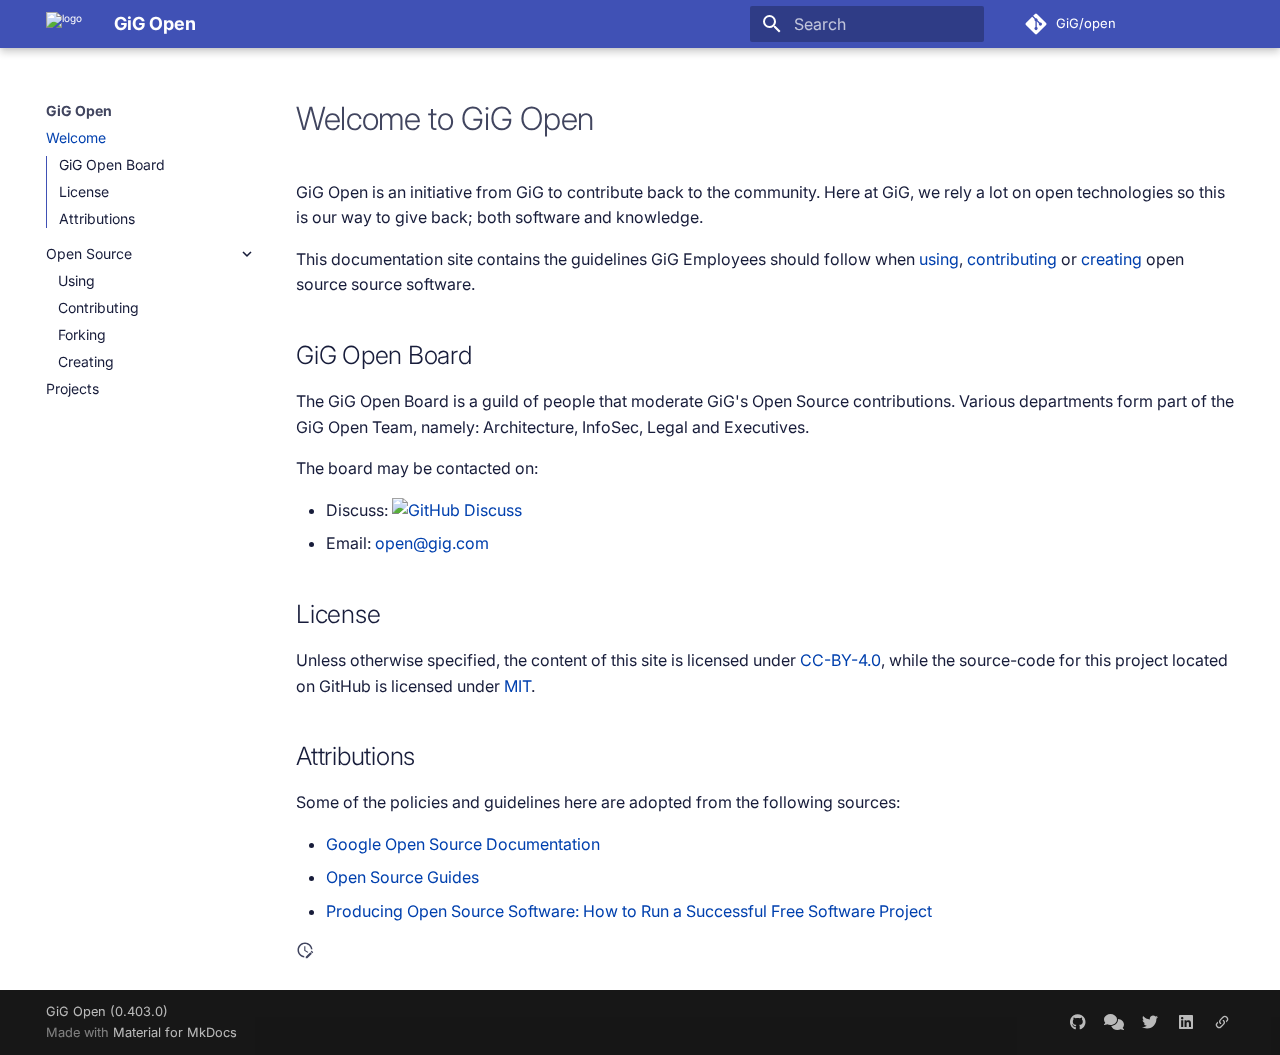
==== commit 878928ed: "deploy: 6d1ef20cbc5e4c5106c67e171a07ad7900d377c4" ====
--- a/index.html
+++ b/index.html
@@ -3,4 +3,4 @@
 
     const el = document.createElement('pwa-update');
     document.body.appendChild(el);
-</script></head> <body dir=ltr data-md-color-scheme=preference data-md-color-primary=indigo data-md-color-accent=indigo> <input class=md-toggle data-md-toggle=drawer type=checkbox id=__drawer autocomplete=off> <input class=md-toggle data-md-toggle=search type=checkbox id=__search autocomplete=off> <label class=md-overlay for=__drawer></label> <div data-md-component=skip> <a href=#welcome-to-gig-open class=md-skip> Skip to content </a> </div> <div data-md-component=announce> </div> <header class="md-header md-header--shadow" data-md-component=header> <nav class="md-header__inner md-grid" aria-label=Header> <a href=. title="GiG Open" class="md-header__button md-logo" aria-label="GiG Open" data-md-component=logo> <img src="assets/images/GiG logo_vector-04.svg" alt=logo> </a> <label class="md-header__button md-icon" for=__drawer> <svg xmlns=http://www.w3.org/2000/svg viewbox="0 0 24 24"><path d="M3 6h18v2H3zm0 5h18v2H3zm0 5h18v2H3z"/></svg> </label> <div class=md-header__title data-md-component=header-title> <div class=md-header__ellipsis> <div class=md-header__topic> <span class=md-ellipsis> GiG Open </span> </div> <div class=md-header__topic data-md-component=header-topic> <span class=md-ellipsis> Welcome </span> </div> </div> </div> <label class="md-header__button md-icon" for=__search> <svg xmlns=http://www.w3.org/2000/svg viewbox="0 0 24 24"><path d="M9.5 3A6.5 6.5 0 0 1 16 9.5c0 1.61-.59 3.09-1.56 4.23l.27.27h.79l5 5-1.5 1.5-5-5v-.79l-.27-.27A6.52 6.52 0 0 1 9.5 16 6.5 6.5 0 0 1 3 9.5 6.5 6.5 0 0 1 9.5 3m0 2C7 5 5 7 5 9.5S7 14 9.5 14 14 12 14 9.5 12 5 9.5 5"/></svg> </label> <div class=md-search data-md-component=search role=dialog> <label class=md-search__overlay for=__search></label> <div class=md-search__inner role=search> <form class=md-search__form name=search> <input type=text class=md-search__input name=query aria-label=Search placeholder=Search autocapitalize=off autocorrect=off autocomplete=off spellcheck=false data-md-component=search-query required> <label class="md-search__icon md-icon" for=__search> <svg xmlns=http://www.w3.org/2000/svg viewbox="0 0 24 24"><path d="M9.5 3A6.5 6.5 0 0 1 16 9.5c0 1.61-.59 3.09-1.56 4.23l.27.27h.79l5 5-1.5 1.5-5-5v-.79l-.27-.27A6.52 6.52 0 0 1 9.5 16 6.5 6.5 0 0 1 3 9.5 6.5 6.5 0 0 1 9.5 3m0 2C7 5 5 7 5 9.5S7 14 9.5 14 14 12 14 9.5 12 5 9.5 5"/></svg> <svg xmlns=http://www.w3.org/2000/svg viewbox="0 0 24 24"><path d="M20 11v2H8l5.5 5.5-1.42 1.42L4.16 12l7.92-7.92L13.5 5.5 8 11z"/></svg> </label> <nav class=md-search__options aria-label=Search> <button type=reset class="md-search__icon md-icon" title=Clear aria-label=Clear tabindex=-1> <svg xmlns=http://www.w3.org/2000/svg viewbox="0 0 24 24"><path d="M19 6.41 17.59 5 12 10.59 6.41 5 5 6.41 10.59 12 5 17.59 6.41 19 12 13.41 17.59 19 19 17.59 13.41 12z"/></svg> </button> </nav> </form> <div class=md-search__output> <div class=md-search__scrollwrap tabindex=0 data-md-scrollfix> <div class=md-search-result data-md-component=search-result> <div class=md-search-result__meta> Initializing search </div> <ol class=md-search-result__list role=presentation></ol> </div> </div> </div> </div> </div> <div class=md-header__source> <a href=https://github.com/GiG/open title="Go to repository" class=md-source data-md-component=source> <div class="md-source__icon md-icon"> <svg xmlns=http://www.w3.org/2000/svg viewbox="0 0 448 512"><!-- Font Awesome Free 6.7.1 by @fontawesome - https://fontawesome.com License - https://fontawesome.com/license/free (Icons: CC BY 4.0, Fonts: SIL OFL 1.1, Code: MIT License) Copyright 2024 Fonticons, Inc.--><path d="M439.55 236.05 244 40.45a28.87 28.87 0 0 0-40.81 0l-40.66 40.63 51.52 51.52c27.06-9.14 52.68 16.77 43.39 43.68l49.66 49.66c34.23-11.8 61.18 31 35.47 56.69-26.49 26.49-70.21-2.87-56-37.34L240.22 199v121.85c25.3 12.54 22.26 41.85 9.08 55a34.34 34.34 0 0 1-48.55 0c-17.57-17.6-11.07-46.91 11.25-56v-123c-20.8-8.51-24.6-30.74-18.64-45L142.57 101 8.45 235.14a28.86 28.86 0 0 0 0 40.81l195.61 195.6a28.86 28.86 0 0 0 40.8 0l194.69-194.69a28.86 28.86 0 0 0 0-40.81"/></svg> </div> <div class=md-source__repository> GiG/open </div> </a> </div> </nav> </header> <div class=md-container data-md-component=container> <main class=md-main data-md-component=main> <div class="md-main__inner md-grid"> <div class="md-sidebar md-sidebar--primary" data-md-component=sidebar data-md-type=navigation> <div class=md-sidebar__scrollwrap> <div class=md-sidebar__inner> <nav class="md-nav md-nav--primary md-nav--integrated" aria-label=Navigation data-md-level=0> <label class=md-nav__title for=__drawer> <a href=. title="GiG Open" class="md-nav__button md-logo" aria-label="GiG Open" data-md-component=logo> <img src="assets/images/GiG logo_vector-04.svg" alt=logo> </a> GiG Open </label> <div class=md-nav__source> <a href=https://github.com/GiG/open title="Go to repository" class=md-source data-md-component=source> <div class="md-source__icon md-icon"> <svg xmlns=http://www.w3.org/2000/svg viewbox="0 0 448 512"><!-- Font Awesome Free 6.7.1 by @fontawesome - https://fontawesome.com License - https://fontawesome.com/license/free (Icons: CC BY 4.0, Fonts: SIL OFL 1.1, Code: MIT License) Copyright 2024 Fonticons, Inc.--><path d="M439.55 236.05 244 40.45a28.87 28.87 0 0 0-40.81 0l-40.66 40.63 51.52 51.52c27.06-9.14 52.68 16.77 43.39 43.68l49.66 49.66c34.23-11.8 61.18 31 35.47 56.69-26.49 26.49-70.21-2.87-56-37.34L240.22 199v121.85c25.3 12.54 22.26 41.85 9.08 55a34.34 34.34 0 0 1-48.55 0c-17.57-17.6-11.07-46.91 11.25-56v-123c-20.8-8.51-24.6-30.74-18.64-45L142.57 101 8.45 235.14a28.86 28.86 0 0 0 0 40.81l195.61 195.6a28.86 28.86 0 0 0 40.8 0l194.69-194.69a28.86 28.86 0 0 0 0-40.81"/></svg> </div> <div class=md-source__repository> GiG/open </div> </a> </div> <ul class=md-nav__list data-md-scrollfix> <li class="md-nav__item md-nav__item--active"> <input class="md-nav__toggle md-toggle" type=checkbox id=__toc> <label class="md-nav__link md-nav__link--active" for=__toc> <span class=md-ellipsis> Welcome </span> <span class="md-nav__icon md-icon"></span> </label> <a href=. class="md-nav__link md-nav__link--active"> <span class=md-ellipsis> Welcome </span> </a> <nav class="md-nav md-nav--secondary" aria-label="Table of contents"> <label class=md-nav__title for=__toc> <span class="md-nav__icon md-icon"></span> Table of contents </label> <ul class=md-nav__list data-md-component=toc data-md-scrollfix> <li class=md-nav__item> <a href=#gig-open-board class=md-nav__link> <span class=md-ellipsis> GiG Open Board </span> </a> </li> <li class=md-nav__item> <a href=#license class=md-nav__link> <span class=md-ellipsis> License </span> </a> </li> <li class=md-nav__item> <a href=#attributions class=md-nav__link> <span class=md-ellipsis> Attributions </span> </a> </li> </ul> </nav> </li> <li class="md-nav__item md-nav__item--nested"> <input class="md-nav__toggle md-toggle md-toggle--indeterminate" type=checkbox id=__nav_2> <label class=md-nav__link for=__nav_2 id=__nav_2_label tabindex=0> <span class=md-ellipsis> Open Source </span> <span class="md-nav__icon md-icon"></span> </label> <nav class=md-nav data-md-level=1 aria-labelledby=__nav_2_label aria-expanded=false> <label class=md-nav__title for=__nav_2> <span class="md-nav__icon md-icon"></span> Open Source </label> <ul class=md-nav__list data-md-scrollfix> <li class=md-nav__item> <a href=open-source/using/ class=md-nav__link> <span class=md-ellipsis> Using </span> </a> </li> <li class=md-nav__item> <a href=open-source/contributing/ class=md-nav__link> <span class=md-ellipsis> Contributing </span> </a> </li> <li class=md-nav__item> <a href=open-source/forking/ class=md-nav__link> <span class=md-ellipsis> Forking </span> </a> </li> <li class=md-nav__item> <a href=open-source/creating/ class=md-nav__link> <span class=md-ellipsis> Creating </span> </a> </li> </ul> </nav> </li> <li class=md-nav__item> <a href=projects/ class=md-nav__link> <span class=md-ellipsis> Projects </span> </a> </li> </ul> </nav> </div> </div> </div> <div class=md-content data-md-component=content> <article class="md-content__inner md-typeset"> <h1 id=welcome-to-gig-open>Welcome to GiG Open<a class=headerlink href=#welcome-to-gig-open title="Permanent link">&para;</a></h1> <p>GiG Open is an initiative from GiG to contribute back to the community. Here at GiG, we rely a lot on open technologies so this is our way to give back; both software and knowledge.</p> <p>This documentation site contains the guidelines GiG Employees should follow when <a href=open-source/using/ >using</a>, <a href=open-source/contributing/ >contributing</a> or <a href=open-source/creating/ >creating</a> open source source software.</p> <h2 id=gig-open-board>GiG Open Board<a class=headerlink href=#gig-open-board title="Permanent link">&para;</a></h2> <p>The GiG Open Board is a guild of people that moderate GiG's Open Source contributions. Various departments form part of the GiG Open Team, namely: Architecture, InfoSec, Legal and Executives.</p> <p>The board may be contacted on:</p> <ul> <li>Discuss: <a href=https://github.com/GiG/open/discussions><img alt="GitHub Discuss" src=https://img.shields.io/badge/GitHub-Discuss-brightgreen></a></li> <li>Email: <a href=mailto:open@gig.com>&#111;&#112;&#101;&#110;&#64;&#103;&#105;&#103;&#46;&#99;&#111;&#109;</a></li> </ul> <h2 id=license>License<a class=headerlink href=#license title="Permanent link">&para;</a></h2> <p>Unless otherwise specified, the content of this site is licensed under <a href=https://creativecommons.org/licenses/by/4.0/ >CC-BY-4.0</a>, while the source-code for this project located on GitHub is licensed under <a href=https://github.com/GiG/open/blob/master/LICENSE>MIT</a>.</p> <h2 id=attributions>Attributions<a class=headerlink href=#attributions title="Permanent link">&para;</a></h2> <p>Some of the policies and guidelines here are adopted from the following sources:</p> <ul> <li><a href=https://opensource.google/docs/ >Google Open Source Documentation</a></li> <li><a href=https://opensource.guide/ >Open Source Guides</a></li> <li><a href=https://producingoss.com/ >Producing Open Source Software: How to Run a Successful Free Software Project</a></li> </ul> <aside class=md-source-file> <span class=md-source-file__fact> <span class=md-icon title="Last update"> <svg xmlns=http://www.w3.org/2000/svg viewbox="0 0 24 24"><path d="M21 13.1c-.1 0-.3.1-.4.2l-1 1 2.1 2.1 1-1c.2-.2.2-.6 0-.8l-1.3-1.3c-.1-.1-.2-.2-.4-.2m-1.9 1.8-6.1 6V23h2.1l6.1-6.1zM12.5 7v5.2l4 2.4-1 1L11 13V7zM11 21.9c-5.1-.5-9-4.8-9-9.9C2 6.5 6.5 2 12 2c5.3 0 9.6 4.1 10 9.3-.3-.1-.6-.2-1-.2s-.7.1-1 .2C19.6 7.2 16.2 4 12 4c-4.4 0-8 3.6-8 8 0 4.1 3.1 7.5 7.1 7.9l-.1.2z"/></svg> </span> <span class="git-revision-date-localized-plugin git-revision-date-localized-plugin-timeago"><span class=timeago datetime=2020-12-22T09:40:58+00:00 locale=en></span></span><span class="git-revision-date-localized-plugin git-revision-date-localized-plugin-iso_date">2020-12-22</span> </span> </aside> </article> </div> <script>var target=document.getElementById(location.hash.slice(1));target&&target.name&&(target.checked=target.name.startsWith("__tabbed_"))</script> </div> </main> <footer class=md-footer> <div class="md-footer-meta md-typeset"> <div class="md-footer-meta__inner md-grid"> <div class=md-copyright> <div class=md-copyright__highlight> GiG Open (0.402.0) </div> Made with <a href=https://squidfunk.github.io/mkdocs-material/ target=_blank rel=noopener> Material for MkDocs </a> </div> <div class=md-social> <a href=https://github.com/GiG target=_blank rel=noopener title=github.com class=md-social__link> <svg xmlns=http://www.w3.org/2000/svg viewbox="0 0 496 512"><!-- Font Awesome Free 6.7.1 by @fontawesome - https://fontawesome.com License - https://fontawesome.com/license/free (Icons: CC BY 4.0, Fonts: SIL OFL 1.1, Code: MIT License) Copyright 2024 Fonticons, Inc.--><path d="M165.9 397.4c0 2-2.3 3.6-5.2 3.6-3.3.3-5.6-1.3-5.6-3.6 0-2 2.3-3.6 5.2-3.6 3-.3 5.6 1.3 5.6 3.6m-31.1-4.5c-.7 2 1.3 4.3 4.3 4.9 2.6 1 5.6 0 6.2-2s-1.3-4.3-4.3-5.2c-2.6-.7-5.5.3-6.2 2.3m44.2-1.7c-2.9.7-4.9 2.6-4.6 4.9.3 2 2.9 3.3 5.9 2.6 2.9-.7 4.9-2.6 4.6-4.6-.3-1.9-3-3.2-5.9-2.9M244.8 8C106.1 8 0 113.3 0 252c0 110.9 69.8 205.8 169.5 239.2 12.8 2.3 17.3-5.6 17.3-12.1 0-6.2-.3-40.4-.3-61.4 0 0-70 15-84.7-29.8 0 0-11.4-29.1-27.8-36.6 0 0-22.9-15.7 1.6-15.4 0 0 24.9 2 38.6 25.8 21.9 38.6 58.6 27.5 72.9 20.9 2.3-16 8.8-27.1 16-33.7-55.9-6.2-112.3-14.3-112.3-110.5 0-27.5 7.6-41.3 23.6-58.9-2.6-6.5-11.1-33.3 2.6-67.9 20.9-6.5 69 27 69 27 20-5.6 41.5-8.5 62.8-8.5s42.8 2.9 62.8 8.5c0 0 48.1-33.6 69-27 13.7 34.7 5.2 61.4 2.6 67.9 16 17.7 25.8 31.5 25.8 58.9 0 96.5-58.9 104.2-114.8 110.5 9.2 7.9 17 22.9 17 46.4 0 33.7-.3 75.4-.3 83.6 0 6.5 4.6 14.4 17.3 12.1C428.2 457.8 496 362.9 496 252 496 113.3 383.5 8 244.8 8M97.2 352.9c-1.3 1-1 3.3.7 5.2 1.6 1.6 3.9 2.3 5.2 1 1.3-1 1-3.3-.7-5.2-1.6-1.6-3.9-2.3-5.2-1m-10.8-8.1c-.7 1.3.3 2.9 2.3 3.9 1.6 1 3.6.7 4.3-.7.7-1.3-.3-2.9-2.3-3.9-2-.6-3.6-.3-4.3.7m32.4 35.6c-1.6 1.3-1 4.3 1.3 6.2 2.3 2.3 5.2 2.6 6.5 1 1.3-1.3.7-4.3-1.3-6.2-2.2-2.3-5.2-2.6-6.5-1m-11.4-14.7c-1.6 1-1.6 3.6 0 5.9s4.3 3.3 5.6 2.3c1.6-1.3 1.6-3.9 0-6.2-1.4-2.3-4-3.3-5.6-2"/></svg> </a> <a href=https://github.com/GiG/open/discussions target=_blank rel=noopener title=github.com class=md-social__link> <svg xmlns=http://www.w3.org/2000/svg viewbox="0 0 640 512"><!-- Font Awesome Free 6.7.1 by @fontawesome - https://fontawesome.com License - https://fontawesome.com/license/free (Icons: CC BY 4.0, Fonts: SIL OFL 1.1, Code: MIT License) Copyright 2024 Fonticons, Inc.--><path d="M208 352c114.9 0 208-78.8 208-176S322.9 0 208 0 0 78.8 0 176c0 38.6 14.7 74.3 39.6 103.4-3.5 9.4-8.7 17.7-14.2 24.7-4.8 6.2-9.7 11-13.3 14.3-1.8 1.6-3.3 2.9-4.3 3.7-.5.4-.9.7-1.1.8l-.2.2C1 327.2-1.4 334.4.8 340.9S9.1 352 16 352c21.8 0 43.8-5.6 62.1-12.5 9.2-3.5 17.8-7.4 25.2-11.4C134.1 343.3 169.8 352 208 352m240-176c0 112.3-99.1 196.9-216.5 207 24.3 74.4 104.9 129 200.5 129 38.2 0 73.9-8.7 104.7-23.9 7.5 4 16 7.9 25.2 11.4 18.3 6.9 40.3 12.5 62.1 12.5 6.9 0 13.1-4.5 15.2-11.1s-.2-13.8-5.8-17.9l-.2-.2c-.2-.2-.6-.4-1.1-.8-1-.8-2.5-2-4.3-3.7-3.6-3.3-8.5-8.1-13.3-14.3-5.5-7-10.7-15.4-14.2-24.7 24.9-29 39.6-64.7 39.6-103.4 0-92.8-84.9-168.9-192.6-175.5.4 5.1.6 10.3.6 15.5z"/></svg> </a> <a href=https://twitter.com/GIG_online target=_blank rel=noopener title=twitter.com class=md-social__link> <svg xmlns=http://www.w3.org/2000/svg viewbox="0 0 512 512"><!-- Font Awesome Free 6.7.1 by @fontawesome - https://fontawesome.com License - https://fontawesome.com/license/free (Icons: CC BY 4.0, Fonts: SIL OFL 1.1, Code: MIT License) Copyright 2024 Fonticons, Inc.--><path d="M459.37 151.716c.325 4.548.325 9.097.325 13.645 0 138.72-105.583 298.558-298.558 298.558-59.452 0-114.68-17.219-161.137-47.106 8.447.974 16.568 1.299 25.34 1.299 49.055 0 94.213-16.568 130.274-44.832-46.132-.975-84.792-31.188-98.112-72.772 6.498.974 12.995 1.624 19.818 1.624 9.421 0 18.843-1.3 27.614-3.573-48.081-9.747-84.143-51.98-84.143-102.985v-1.299c13.969 7.797 30.214 12.67 47.431 13.319-28.264-18.843-46.781-51.005-46.781-87.391 0-19.492 5.197-37.36 14.294-52.954 51.655 63.675 129.3 105.258 216.365 109.807-1.624-7.797-2.599-15.918-2.599-24.04 0-57.828 46.782-104.934 104.934-104.934 30.213 0 57.502 12.67 76.67 33.137 23.715-4.548 46.456-13.32 66.599-25.34-7.798 24.366-24.366 44.833-46.132 57.827 21.117-2.273 41.584-8.122 60.426-16.243-14.292 20.791-32.161 39.308-52.628 54.253"/></svg> </a> <a href=https://linkedin.com/company/gig-gaming-innovation-group/ target=_blank rel=noopener title=linkedin.com class=md-social__link> <svg xmlns=http://www.w3.org/2000/svg viewbox="0 0 448 512"><!-- Font Awesome Free 6.7.1 by @fontawesome - https://fontawesome.com License - https://fontawesome.com/license/free (Icons: CC BY 4.0, Fonts: SIL OFL 1.1, Code: MIT License) Copyright 2024 Fonticons, Inc.--><path d="M416 32H31.9C14.3 32 0 46.5 0 64.3v383.4C0 465.5 14.3 480 31.9 480H416c17.6 0 32-14.5 32-32.3V64.3c0-17.8-14.4-32.3-32-32.3M135.4 416H69V202.2h66.5V416zm-33.2-243c-21.3 0-38.5-17.3-38.5-38.5S80.9 96 102.2 96c21.2 0 38.5 17.3 38.5 38.5 0 21.3-17.2 38.5-38.5 38.5m282.1 243h-66.4V312c0-24.8-.5-56.7-34.5-56.7-34.6 0-39.9 27-39.9 54.9V416h-66.4V202.2h63.7v29.2h.9c8.9-16.8 30.6-34.5 62.9-34.5 67.2 0 79.7 44.3 79.7 101.9z"/></svg> </a> <a href=https://gig.com target=_blank rel=noopener title=gig.com class=md-social__link> <svg xmlns=http://www.w3.org/2000/svg viewbox="0 0 24 24"><path d="M10.59 13.41c.41.39.41 1.03 0 1.42-.39.39-1.03.39-1.42 0a5.003 5.003 0 0 1 0-7.07l3.54-3.54a5.003 5.003 0 0 1 7.07 0 5.003 5.003 0 0 1 0 7.07l-1.49 1.49c.01-.82-.12-1.64-.4-2.42l.47-.48a2.98 2.98 0 0 0 0-4.24 2.98 2.98 0 0 0-4.24 0l-3.53 3.53a2.98 2.98 0 0 0 0 4.24m2.82-4.24c.39-.39 1.03-.39 1.42 0a5.003 5.003 0 0 1 0 7.07l-3.54 3.54a5.003 5.003 0 0 1-7.07 0 5.003 5.003 0 0 1 0-7.07l1.49-1.49c-.01.82.12 1.64.4 2.43l-.47.47a2.98 2.98 0 0 0 0 4.24 2.98 2.98 0 0 0 4.24 0l3.53-3.53a2.98 2.98 0 0 0 0-4.24.973.973 0 0 1 0-1.42"/></svg> </a> </div> </div> </div> </footer> </div> <div class=md-dialog data-md-component=dialog> <div class="md-dialog__inner md-typeset"></div> </div> <script id=__config type=application/json>{"base": ".", "features": ["navigation.instant", "navigation.expand", "toc.integrate"], "search": "assets/javascripts/workers/search.6ce7567c.min.js", "translations": {"clipboard.copied": "Copied to clipboard", "clipboard.copy": "Copy to clipboard", "search.result.more.one": "1 more on this page", "search.result.more.other": "# more on this page", "search.result.none": "No matching documents", "search.result.one": "1 matching document", "search.result.other": "# matching documents", "search.result.placeholder": "Type to start searching", "search.result.term.missing": "Missing", "select.version": "Select version"}}</script> <script src=assets/javascripts/bundle.83f73b43.min.js></script> <script src=js/timeago.min.js></script> <script src=js/timeago_mkdocs_material.js></script> </body> </html>+</script></head> <body dir=ltr data-md-color-scheme=preference data-md-color-primary=indigo data-md-color-accent=indigo> <input class=md-toggle data-md-toggle=drawer type=checkbox id=__drawer autocomplete=off> <input class=md-toggle data-md-toggle=search type=checkbox id=__search autocomplete=off> <label class=md-overlay for=__drawer></label> <div data-md-component=skip> <a href=#welcome-to-gig-open class=md-skip> Skip to content </a> </div> <div data-md-component=announce> </div> <header class="md-header md-header--shadow" data-md-component=header> <nav class="md-header__inner md-grid" aria-label=Header> <a href=. title="GiG Open" class="md-header__button md-logo" aria-label="GiG Open" data-md-component=logo> <img src="assets/images/GiG logo_vector-04.svg" alt=logo> </a> <label class="md-header__button md-icon" for=__drawer> <svg xmlns=http://www.w3.org/2000/svg viewbox="0 0 24 24"><path d="M3 6h18v2H3zm0 5h18v2H3zm0 5h18v2H3z"/></svg> </label> <div class=md-header__title data-md-component=header-title> <div class=md-header__ellipsis> <div class=md-header__topic> <span class=md-ellipsis> GiG Open </span> </div> <div class=md-header__topic data-md-component=header-topic> <span class=md-ellipsis> Welcome </span> </div> </div> </div> <label class="md-header__button md-icon" for=__search> <svg xmlns=http://www.w3.org/2000/svg viewbox="0 0 24 24"><path d="M9.5 3A6.5 6.5 0 0 1 16 9.5c0 1.61-.59 3.09-1.56 4.23l.27.27h.79l5 5-1.5 1.5-5-5v-.79l-.27-.27A6.52 6.52 0 0 1 9.5 16 6.5 6.5 0 0 1 3 9.5 6.5 6.5 0 0 1 9.5 3m0 2C7 5 5 7 5 9.5S7 14 9.5 14 14 12 14 9.5 12 5 9.5 5"/></svg> </label> <div class=md-search data-md-component=search role=dialog> <label class=md-search__overlay for=__search></label> <div class=md-search__inner role=search> <form class=md-search__form name=search> <input type=text class=md-search__input name=query aria-label=Search placeholder=Search autocapitalize=off autocorrect=off autocomplete=off spellcheck=false data-md-component=search-query required> <label class="md-search__icon md-icon" for=__search> <svg xmlns=http://www.w3.org/2000/svg viewbox="0 0 24 24"><path d="M9.5 3A6.5 6.5 0 0 1 16 9.5c0 1.61-.59 3.09-1.56 4.23l.27.27h.79l5 5-1.5 1.5-5-5v-.79l-.27-.27A6.52 6.52 0 0 1 9.5 16 6.5 6.5 0 0 1 3 9.5 6.5 6.5 0 0 1 9.5 3m0 2C7 5 5 7 5 9.5S7 14 9.5 14 14 12 14 9.5 12 5 9.5 5"/></svg> <svg xmlns=http://www.w3.org/2000/svg viewbox="0 0 24 24"><path d="M20 11v2H8l5.5 5.5-1.42 1.42L4.16 12l7.92-7.92L13.5 5.5 8 11z"/></svg> </label> <nav class=md-search__options aria-label=Search> <button type=reset class="md-search__icon md-icon" title=Clear aria-label=Clear tabindex=-1> <svg xmlns=http://www.w3.org/2000/svg viewbox="0 0 24 24"><path d="M19 6.41 17.59 5 12 10.59 6.41 5 5 6.41 10.59 12 5 17.59 6.41 19 12 13.41 17.59 19 19 17.59 13.41 12z"/></svg> </button> </nav> </form> <div class=md-search__output> <div class=md-search__scrollwrap tabindex=0 data-md-scrollfix> <div class=md-search-result data-md-component=search-result> <div class=md-search-result__meta> Initializing search </div> <ol class=md-search-result__list role=presentation></ol> </div> </div> </div> </div> </div> <div class=md-header__source> <a href=https://github.com/GiG/open title="Go to repository" class=md-source data-md-component=source> <div class="md-source__icon md-icon"> <svg xmlns=http://www.w3.org/2000/svg viewbox="0 0 448 512"><!-- Font Awesome Free 6.7.1 by @fontawesome - https://fontawesome.com License - https://fontawesome.com/license/free (Icons: CC BY 4.0, Fonts: SIL OFL 1.1, Code: MIT License) Copyright 2024 Fonticons, Inc.--><path d="M439.55 236.05 244 40.45a28.87 28.87 0 0 0-40.81 0l-40.66 40.63 51.52 51.52c27.06-9.14 52.68 16.77 43.39 43.68l49.66 49.66c34.23-11.8 61.18 31 35.47 56.69-26.49 26.49-70.21-2.87-56-37.34L240.22 199v121.85c25.3 12.54 22.26 41.85 9.08 55a34.34 34.34 0 0 1-48.55 0c-17.57-17.6-11.07-46.91 11.25-56v-123c-20.8-8.51-24.6-30.74-18.64-45L142.57 101 8.45 235.14a28.86 28.86 0 0 0 0 40.81l195.61 195.6a28.86 28.86 0 0 0 40.8 0l194.69-194.69a28.86 28.86 0 0 0 0-40.81"/></svg> </div> <div class=md-source__repository> GiG/open </div> </a> </div> </nav> </header> <div class=md-container data-md-component=container> <main class=md-main data-md-component=main> <div class="md-main__inner md-grid"> <div class="md-sidebar md-sidebar--primary" data-md-component=sidebar data-md-type=navigation> <div class=md-sidebar__scrollwrap> <div class=md-sidebar__inner> <nav class="md-nav md-nav--primary md-nav--integrated" aria-label=Navigation data-md-level=0> <label class=md-nav__title for=__drawer> <a href=. title="GiG Open" class="md-nav__button md-logo" aria-label="GiG Open" data-md-component=logo> <img src="assets/images/GiG logo_vector-04.svg" alt=logo> </a> GiG Open </label> <div class=md-nav__source> <a href=https://github.com/GiG/open title="Go to repository" class=md-source data-md-component=source> <div class="md-source__icon md-icon"> <svg xmlns=http://www.w3.org/2000/svg viewbox="0 0 448 512"><!-- Font Awesome Free 6.7.1 by @fontawesome - https://fontawesome.com License - https://fontawesome.com/license/free (Icons: CC BY 4.0, Fonts: SIL OFL 1.1, Code: MIT License) Copyright 2024 Fonticons, Inc.--><path d="M439.55 236.05 244 40.45a28.87 28.87 0 0 0-40.81 0l-40.66 40.63 51.52 51.52c27.06-9.14 52.68 16.77 43.39 43.68l49.66 49.66c34.23-11.8 61.18 31 35.47 56.69-26.49 26.49-70.21-2.87-56-37.34L240.22 199v121.85c25.3 12.54 22.26 41.85 9.08 55a34.34 34.34 0 0 1-48.55 0c-17.57-17.6-11.07-46.91 11.25-56v-123c-20.8-8.51-24.6-30.74-18.64-45L142.57 101 8.45 235.14a28.86 28.86 0 0 0 0 40.81l195.61 195.6a28.86 28.86 0 0 0 40.8 0l194.69-194.69a28.86 28.86 0 0 0 0-40.81"/></svg> </div> <div class=md-source__repository> GiG/open </div> </a> </div> <ul class=md-nav__list data-md-scrollfix> <li class="md-nav__item md-nav__item--active"> <input class="md-nav__toggle md-toggle" type=checkbox id=__toc> <label class="md-nav__link md-nav__link--active" for=__toc> <span class=md-ellipsis> Welcome </span> <span class="md-nav__icon md-icon"></span> </label> <a href=. class="md-nav__link md-nav__link--active"> <span class=md-ellipsis> Welcome </span> </a> <nav class="md-nav md-nav--secondary" aria-label="Table of contents"> <label class=md-nav__title for=__toc> <span class="md-nav__icon md-icon"></span> Table of contents </label> <ul class=md-nav__list data-md-component=toc data-md-scrollfix> <li class=md-nav__item> <a href=#gig-open-board class=md-nav__link> <span class=md-ellipsis> GiG Open Board </span> </a> </li> <li class=md-nav__item> <a href=#license class=md-nav__link> <span class=md-ellipsis> License </span> </a> </li> <li class=md-nav__item> <a href=#attributions class=md-nav__link> <span class=md-ellipsis> Attributions </span> </a> </li> </ul> </nav> </li> <li class="md-nav__item md-nav__item--nested"> <input class="md-nav__toggle md-toggle md-toggle--indeterminate" type=checkbox id=__nav_2> <label class=md-nav__link for=__nav_2 id=__nav_2_label tabindex=0> <span class=md-ellipsis> Open Source </span> <span class="md-nav__icon md-icon"></span> </label> <nav class=md-nav data-md-level=1 aria-labelledby=__nav_2_label aria-expanded=false> <label class=md-nav__title for=__nav_2> <span class="md-nav__icon md-icon"></span> Open Source </label> <ul class=md-nav__list data-md-scrollfix> <li class=md-nav__item> <a href=open-source/using/ class=md-nav__link> <span class=md-ellipsis> Using </span> </a> </li> <li class=md-nav__item> <a href=open-source/contributing/ class=md-nav__link> <span class=md-ellipsis> Contributing </span> </a> </li> <li class=md-nav__item> <a href=open-source/forking/ class=md-nav__link> <span class=md-ellipsis> Forking </span> </a> </li> <li class=md-nav__item> <a href=open-source/creating/ class=md-nav__link> <span class=md-ellipsis> Creating </span> </a> </li> </ul> </nav> </li> <li class=md-nav__item> <a href=projects/ class=md-nav__link> <span class=md-ellipsis> Projects </span> </a> </li> </ul> </nav> </div> </div> </div> <div class=md-content data-md-component=content> <article class="md-content__inner md-typeset"> <h1 id=welcome-to-gig-open>Welcome to GiG Open<a class=headerlink href=#welcome-to-gig-open title="Permanent link">&para;</a></h1> <p>GiG Open is an initiative from GiG to contribute back to the community. Here at GiG, we rely a lot on open technologies so this is our way to give back; both software and knowledge.</p> <p>This documentation site contains the guidelines GiG Employees should follow when <a href=open-source/using/ >using</a>, <a href=open-source/contributing/ >contributing</a> or <a href=open-source/creating/ >creating</a> open source source software.</p> <h2 id=gig-open-board>GiG Open Board<a class=headerlink href=#gig-open-board title="Permanent link">&para;</a></h2> <p>The GiG Open Board is a guild of people that moderate GiG's Open Source contributions. Various departments form part of the GiG Open Team, namely: Architecture, InfoSec, Legal and Executives.</p> <p>The board may be contacted on:</p> <ul> <li>Discuss: <a href=https://github.com/GiG/open/discussions><img alt="GitHub Discuss" src=https://img.shields.io/badge/GitHub-Discuss-brightgreen></a></li> <li>Email: <a href=mailto:open@gig.com>&#111;&#112;&#101;&#110;&#64;&#103;&#105;&#103;&#46;&#99;&#111;&#109;</a></li> </ul> <h2 id=license>License<a class=headerlink href=#license title="Permanent link">&para;</a></h2> <p>Unless otherwise specified, the content of this site is licensed under <a href=https://creativecommons.org/licenses/by/4.0/ >CC-BY-4.0</a>, while the source-code for this project located on GitHub is licensed under <a href=https://github.com/GiG/open/blob/master/LICENSE>MIT</a>.</p> <h2 id=attributions>Attributions<a class=headerlink href=#attributions title="Permanent link">&para;</a></h2> <p>Some of the policies and guidelines here are adopted from the following sources:</p> <ul> <li><a href=https://opensource.google/docs/ >Google Open Source Documentation</a></li> <li><a href=https://opensource.guide/ >Open Source Guides</a></li> <li><a href=https://producingoss.com/ >Producing Open Source Software: How to Run a Successful Free Software Project</a></li> </ul> <aside class=md-source-file> <span class=md-source-file__fact> <span class=md-icon title="Last update"> <svg xmlns=http://www.w3.org/2000/svg viewbox="0 0 24 24"><path d="M21 13.1c-.1 0-.3.1-.4.2l-1 1 2.1 2.1 1-1c.2-.2.2-.6 0-.8l-1.3-1.3c-.1-.1-.2-.2-.4-.2m-1.9 1.8-6.1 6V23h2.1l6.1-6.1zM12.5 7v5.2l4 2.4-1 1L11 13V7zM11 21.9c-5.1-.5-9-4.8-9-9.9C2 6.5 6.5 2 12 2c5.3 0 9.6 4.1 10 9.3-.3-.1-.6-.2-1-.2s-.7.1-1 .2C19.6 7.2 16.2 4 12 4c-4.4 0-8 3.6-8 8 0 4.1 3.1 7.5 7.1 7.9l-.1.2z"/></svg> </span> <span class="git-revision-date-localized-plugin git-revision-date-localized-plugin-timeago"><span class=timeago datetime=2020-12-22T09:40:58+00:00 locale=en></span></span><span class="git-revision-date-localized-plugin git-revision-date-localized-plugin-iso_date">2020-12-22</span> </span> </aside> </article> </div> <script>var target=document.getElementById(location.hash.slice(1));target&&target.name&&(target.checked=target.name.startsWith("__tabbed_"))</script> </div> </main> <footer class=md-footer> <div class="md-footer-meta md-typeset"> <div class="md-footer-meta__inner md-grid"> <div class=md-copyright> <div class=md-copyright__highlight> GiG Open (0.403.0) </div> Made with <a href=https://squidfunk.github.io/mkdocs-material/ target=_blank rel=noopener> Material for MkDocs </a> </div> <div class=md-social> <a href=https://github.com/GiG target=_blank rel=noopener title=github.com class=md-social__link> <svg xmlns=http://www.w3.org/2000/svg viewbox="0 0 496 512"><!-- Font Awesome Free 6.7.1 by @fontawesome - https://fontawesome.com License - https://fontawesome.com/license/free (Icons: CC BY 4.0, Fonts: SIL OFL 1.1, Code: MIT License) Copyright 2024 Fonticons, Inc.--><path d="M165.9 397.4c0 2-2.3 3.6-5.2 3.6-3.3.3-5.6-1.3-5.6-3.6 0-2 2.3-3.6 5.2-3.6 3-.3 5.6 1.3 5.6 3.6m-31.1-4.5c-.7 2 1.3 4.3 4.3 4.9 2.6 1 5.6 0 6.2-2s-1.3-4.3-4.3-5.2c-2.6-.7-5.5.3-6.2 2.3m44.2-1.7c-2.9.7-4.9 2.6-4.6 4.9.3 2 2.9 3.3 5.9 2.6 2.9-.7 4.9-2.6 4.6-4.6-.3-1.9-3-3.2-5.9-2.9M244.8 8C106.1 8 0 113.3 0 252c0 110.9 69.8 205.8 169.5 239.2 12.8 2.3 17.3-5.6 17.3-12.1 0-6.2-.3-40.4-.3-61.4 0 0-70 15-84.7-29.8 0 0-11.4-29.1-27.8-36.6 0 0-22.9-15.7 1.6-15.4 0 0 24.9 2 38.6 25.8 21.9 38.6 58.6 27.5 72.9 20.9 2.3-16 8.8-27.1 16-33.7-55.9-6.2-112.3-14.3-112.3-110.5 0-27.5 7.6-41.3 23.6-58.9-2.6-6.5-11.1-33.3 2.6-67.9 20.9-6.5 69 27 69 27 20-5.6 41.5-8.5 62.8-8.5s42.8 2.9 62.8 8.5c0 0 48.1-33.6 69-27 13.7 34.7 5.2 61.4 2.6 67.9 16 17.7 25.8 31.5 25.8 58.9 0 96.5-58.9 104.2-114.8 110.5 9.2 7.9 17 22.9 17 46.4 0 33.7-.3 75.4-.3 83.6 0 6.5 4.6 14.4 17.3 12.1C428.2 457.8 496 362.9 496 252 496 113.3 383.5 8 244.8 8M97.2 352.9c-1.3 1-1 3.3.7 5.2 1.6 1.6 3.9 2.3 5.2 1 1.3-1 1-3.3-.7-5.2-1.6-1.6-3.9-2.3-5.2-1m-10.8-8.1c-.7 1.3.3 2.9 2.3 3.9 1.6 1 3.6.7 4.3-.7.7-1.3-.3-2.9-2.3-3.9-2-.6-3.6-.3-4.3.7m32.4 35.6c-1.6 1.3-1 4.3 1.3 6.2 2.3 2.3 5.2 2.6 6.5 1 1.3-1.3.7-4.3-1.3-6.2-2.2-2.3-5.2-2.6-6.5-1m-11.4-14.7c-1.6 1-1.6 3.6 0 5.9s4.3 3.3 5.6 2.3c1.6-1.3 1.6-3.9 0-6.2-1.4-2.3-4-3.3-5.6-2"/></svg> </a> <a href=https://github.com/GiG/open/discussions target=_blank rel=noopener title=github.com class=md-social__link> <svg xmlns=http://www.w3.org/2000/svg viewbox="0 0 640 512"><!-- Font Awesome Free 6.7.1 by @fontawesome - https://fontawesome.com License - https://fontawesome.com/license/free (Icons: CC BY 4.0, Fonts: SIL OFL 1.1, Code: MIT License) Copyright 2024 Fonticons, Inc.--><path d="M208 352c114.9 0 208-78.8 208-176S322.9 0 208 0 0 78.8 0 176c0 38.6 14.7 74.3 39.6 103.4-3.5 9.4-8.7 17.7-14.2 24.7-4.8 6.2-9.7 11-13.3 14.3-1.8 1.6-3.3 2.9-4.3 3.7-.5.4-.9.7-1.1.8l-.2.2C1 327.2-1.4 334.4.8 340.9S9.1 352 16 352c21.8 0 43.8-5.6 62.1-12.5 9.2-3.5 17.8-7.4 25.2-11.4C134.1 343.3 169.8 352 208 352m240-176c0 112.3-99.1 196.9-216.5 207 24.3 74.4 104.9 129 200.5 129 38.2 0 73.9-8.7 104.7-23.9 7.5 4 16 7.9 25.2 11.4 18.3 6.9 40.3 12.5 62.1 12.5 6.9 0 13.1-4.5 15.2-11.1s-.2-13.8-5.8-17.9l-.2-.2c-.2-.2-.6-.4-1.1-.8-1-.8-2.5-2-4.3-3.7-3.6-3.3-8.5-8.1-13.3-14.3-5.5-7-10.7-15.4-14.2-24.7 24.9-29 39.6-64.7 39.6-103.4 0-92.8-84.9-168.9-192.6-175.5.4 5.1.6 10.3.6 15.5z"/></svg> </a> <a href=https://twitter.com/GIG_online target=_blank rel=noopener title=twitter.com class=md-social__link> <svg xmlns=http://www.w3.org/2000/svg viewbox="0 0 512 512"><!-- Font Awesome Free 6.7.1 by @fontawesome - https://fontawesome.com License - https://fontawesome.com/license/free (Icons: CC BY 4.0, Fonts: SIL OFL 1.1, Code: MIT License) Copyright 2024 Fonticons, Inc.--><path d="M459.37 151.716c.325 4.548.325 9.097.325 13.645 0 138.72-105.583 298.558-298.558 298.558-59.452 0-114.68-17.219-161.137-47.106 8.447.974 16.568 1.299 25.34 1.299 49.055 0 94.213-16.568 130.274-44.832-46.132-.975-84.792-31.188-98.112-72.772 6.498.974 12.995 1.624 19.818 1.624 9.421 0 18.843-1.3 27.614-3.573-48.081-9.747-84.143-51.98-84.143-102.985v-1.299c13.969 7.797 30.214 12.67 47.431 13.319-28.264-18.843-46.781-51.005-46.781-87.391 0-19.492 5.197-37.36 14.294-52.954 51.655 63.675 129.3 105.258 216.365 109.807-1.624-7.797-2.599-15.918-2.599-24.04 0-57.828 46.782-104.934 104.934-104.934 30.213 0 57.502 12.67 76.67 33.137 23.715-4.548 46.456-13.32 66.599-25.34-7.798 24.366-24.366 44.833-46.132 57.827 21.117-2.273 41.584-8.122 60.426-16.243-14.292 20.791-32.161 39.308-52.628 54.253"/></svg> </a> <a href=https://linkedin.com/company/gig-gaming-innovation-group/ target=_blank rel=noopener title=linkedin.com class=md-social__link> <svg xmlns=http://www.w3.org/2000/svg viewbox="0 0 448 512"><!-- Font Awesome Free 6.7.1 by @fontawesome - https://fontawesome.com License - https://fontawesome.com/license/free (Icons: CC BY 4.0, Fonts: SIL OFL 1.1, Code: MIT License) Copyright 2024 Fonticons, Inc.--><path d="M416 32H31.9C14.3 32 0 46.5 0 64.3v383.4C0 465.5 14.3 480 31.9 480H416c17.6 0 32-14.5 32-32.3V64.3c0-17.8-14.4-32.3-32-32.3M135.4 416H69V202.2h66.5V416zm-33.2-243c-21.3 0-38.5-17.3-38.5-38.5S80.9 96 102.2 96c21.2 0 38.5 17.3 38.5 38.5 0 21.3-17.2 38.5-38.5 38.5m282.1 243h-66.4V312c0-24.8-.5-56.7-34.5-56.7-34.6 0-39.9 27-39.9 54.9V416h-66.4V202.2h63.7v29.2h.9c8.9-16.8 30.6-34.5 62.9-34.5 67.2 0 79.7 44.3 79.7 101.9z"/></svg> </a> <a href=https://gig.com target=_blank rel=noopener title=gig.com class=md-social__link> <svg xmlns=http://www.w3.org/2000/svg viewbox="0 0 24 24"><path d="M10.59 13.41c.41.39.41 1.03 0 1.42-.39.39-1.03.39-1.42 0a5.003 5.003 0 0 1 0-7.07l3.54-3.54a5.003 5.003 0 0 1 7.07 0 5.003 5.003 0 0 1 0 7.07l-1.49 1.49c.01-.82-.12-1.64-.4-2.42l.47-.48a2.98 2.98 0 0 0 0-4.24 2.98 2.98 0 0 0-4.24 0l-3.53 3.53a2.98 2.98 0 0 0 0 4.24m2.82-4.24c.39-.39 1.03-.39 1.42 0a5.003 5.003 0 0 1 0 7.07l-3.54 3.54a5.003 5.003 0 0 1-7.07 0 5.003 5.003 0 0 1 0-7.07l1.49-1.49c-.01.82.12 1.64.4 2.43l-.47.47a2.98 2.98 0 0 0 0 4.24 2.98 2.98 0 0 0 4.24 0l3.53-3.53a2.98 2.98 0 0 0 0-4.24.973.973 0 0 1 0-1.42"/></svg> </a> </div> </div> </div> </footer> </div> <div class=md-dialog data-md-component=dialog> <div class="md-dialog__inner md-typeset"></div> </div> <script id=__config type=application/json>{"base": ".", "features": ["navigation.instant", "navigation.expand", "toc.integrate"], "search": "assets/javascripts/workers/search.6ce7567c.min.js", "translations": {"clipboard.copied": "Copied to clipboard", "clipboard.copy": "Copy to clipboard", "search.result.more.one": "1 more on this page", "search.result.more.other": "# more on this page", "search.result.none": "No matching documents", "search.result.one": "1 matching document", "search.result.other": "# matching documents", "search.result.placeholder": "Type to start searching", "search.result.term.missing": "Missing", "select.version": "Select version"}}</script> <script src=assets/javascripts/bundle.83f73b43.min.js></script> <script src=js/timeago.min.js></script> <script src=js/timeago_mkdocs_material.js></script> </body> </html>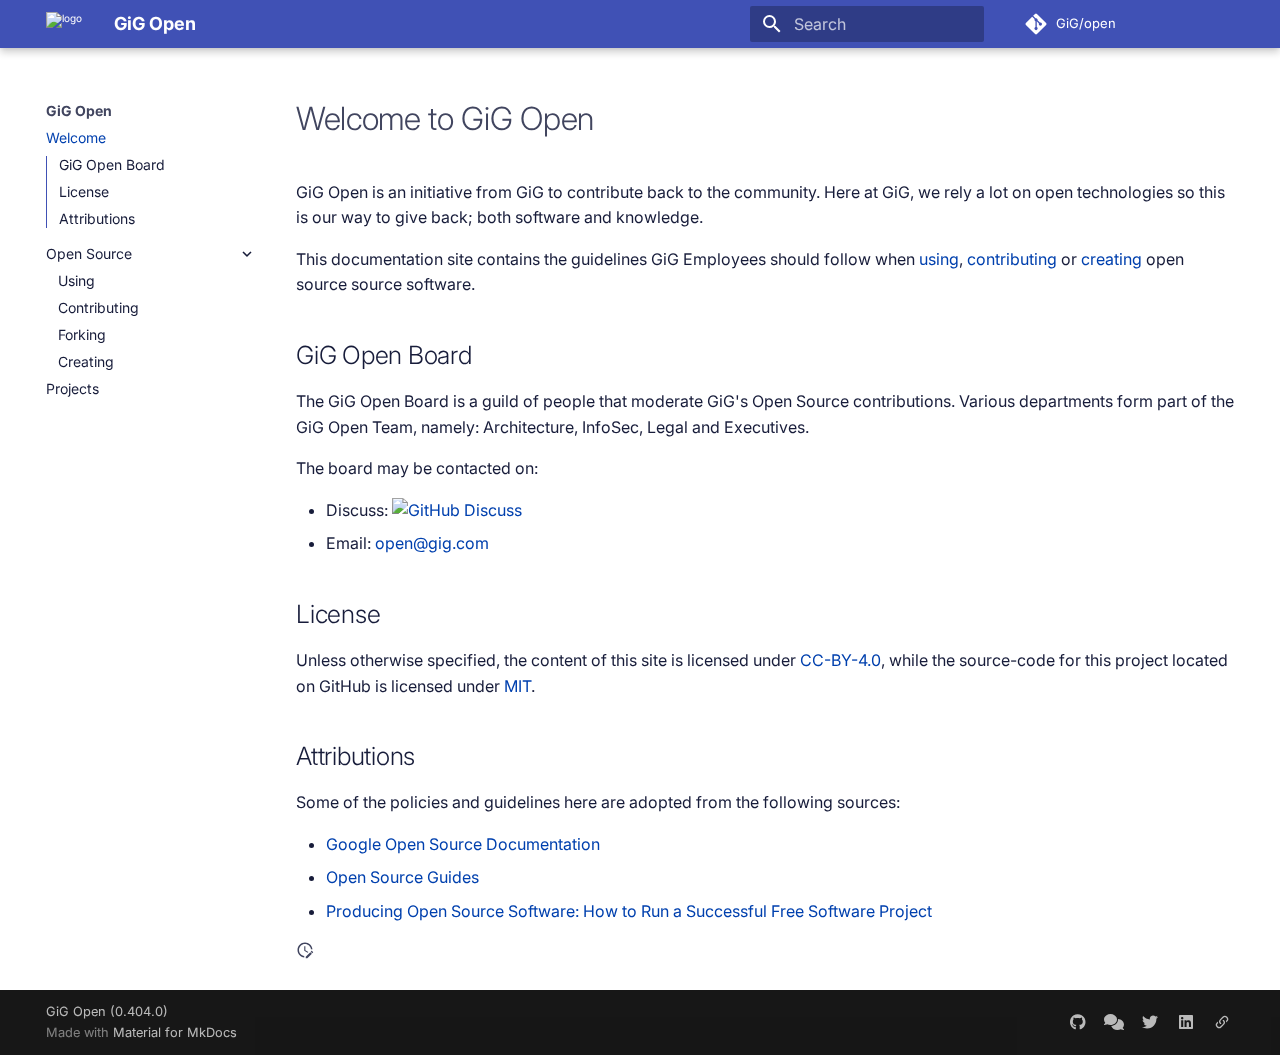
==== commit d7917cdb: "deploy: 685d4dd40a87b2ce10fc40981b55986c2e6dd6aa" ====
--- a/index.html
+++ b/index.html
@@ -3,4 +3,4 @@
 
     const el = document.createElement('pwa-update');
     document.body.appendChild(el);
-</script></head> <body dir=ltr data-md-color-scheme=preference data-md-color-primary=indigo data-md-color-accent=indigo> <input class=md-toggle data-md-toggle=drawer type=checkbox id=__drawer autocomplete=off> <input class=md-toggle data-md-toggle=search type=checkbox id=__search autocomplete=off> <label class=md-overlay for=__drawer></label> <div data-md-component=skip> <a href=#welcome-to-gig-open class=md-skip> Skip to content </a> </div> <div data-md-component=announce> </div> <header class="md-header md-header--shadow" data-md-component=header> <nav class="md-header__inner md-grid" aria-label=Header> <a href=. title="GiG Open" class="md-header__button md-logo" aria-label="GiG Open" data-md-component=logo> <img src="assets/images/GiG logo_vector-04.svg" alt=logo> </a> <label class="md-header__button md-icon" for=__drawer> <svg xmlns=http://www.w3.org/2000/svg viewbox="0 0 24 24"><path d="M3 6h18v2H3zm0 5h18v2H3zm0 5h18v2H3z"/></svg> </label> <div class=md-header__title data-md-component=header-title> <div class=md-header__ellipsis> <div class=md-header__topic> <span class=md-ellipsis> GiG Open </span> </div> <div class=md-header__topic data-md-component=header-topic> <span class=md-ellipsis> Welcome </span> </div> </div> </div> <label class="md-header__button md-icon" for=__search> <svg xmlns=http://www.w3.org/2000/svg viewbox="0 0 24 24"><path d="M9.5 3A6.5 6.5 0 0 1 16 9.5c0 1.61-.59 3.09-1.56 4.23l.27.27h.79l5 5-1.5 1.5-5-5v-.79l-.27-.27A6.52 6.52 0 0 1 9.5 16 6.5 6.5 0 0 1 3 9.5 6.5 6.5 0 0 1 9.5 3m0 2C7 5 5 7 5 9.5S7 14 9.5 14 14 12 14 9.5 12 5 9.5 5"/></svg> </label> <div class=md-search data-md-component=search role=dialog> <label class=md-search__overlay for=__search></label> <div class=md-search__inner role=search> <form class=md-search__form name=search> <input type=text class=md-search__input name=query aria-label=Search placeholder=Search autocapitalize=off autocorrect=off autocomplete=off spellcheck=false data-md-component=search-query required> <label class="md-search__icon md-icon" for=__search> <svg xmlns=http://www.w3.org/2000/svg viewbox="0 0 24 24"><path d="M9.5 3A6.5 6.5 0 0 1 16 9.5c0 1.61-.59 3.09-1.56 4.23l.27.27h.79l5 5-1.5 1.5-5-5v-.79l-.27-.27A6.52 6.52 0 0 1 9.5 16 6.5 6.5 0 0 1 3 9.5 6.5 6.5 0 0 1 9.5 3m0 2C7 5 5 7 5 9.5S7 14 9.5 14 14 12 14 9.5 12 5 9.5 5"/></svg> <svg xmlns=http://www.w3.org/2000/svg viewbox="0 0 24 24"><path d="M20 11v2H8l5.5 5.5-1.42 1.42L4.16 12l7.92-7.92L13.5 5.5 8 11z"/></svg> </label> <nav class=md-search__options aria-label=Search> <button type=reset class="md-search__icon md-icon" title=Clear aria-label=Clear tabindex=-1> <svg xmlns=http://www.w3.org/2000/svg viewbox="0 0 24 24"><path d="M19 6.41 17.59 5 12 10.59 6.41 5 5 6.41 10.59 12 5 17.59 6.41 19 12 13.41 17.59 19 19 17.59 13.41 12z"/></svg> </button> </nav> </form> <div class=md-search__output> <div class=md-search__scrollwrap tabindex=0 data-md-scrollfix> <div class=md-search-result data-md-component=search-result> <div class=md-search-result__meta> Initializing search </div> <ol class=md-search-result__list role=presentation></ol> </div> </div> </div> </div> </div> <div class=md-header__source> <a href=https://github.com/GiG/open title="Go to repository" class=md-source data-md-component=source> <div class="md-source__icon md-icon"> <svg xmlns=http://www.w3.org/2000/svg viewbox="0 0 448 512"><!-- Font Awesome Free 6.7.1 by @fontawesome - https://fontawesome.com License - https://fontawesome.com/license/free (Icons: CC BY 4.0, Fonts: SIL OFL 1.1, Code: MIT License) Copyright 2024 Fonticons, Inc.--><path d="M439.55 236.05 244 40.45a28.87 28.87 0 0 0-40.81 0l-40.66 40.63 51.52 51.52c27.06-9.14 52.68 16.77 43.39 43.68l49.66 49.66c34.23-11.8 61.18 31 35.47 56.69-26.49 26.49-70.21-2.87-56-37.34L240.22 199v121.85c25.3 12.54 22.26 41.85 9.08 55a34.34 34.34 0 0 1-48.55 0c-17.57-17.6-11.07-46.91 11.25-56v-123c-20.8-8.51-24.6-30.74-18.64-45L142.57 101 8.45 235.14a28.86 28.86 0 0 0 0 40.81l195.61 195.6a28.86 28.86 0 0 0 40.8 0l194.69-194.69a28.86 28.86 0 0 0 0-40.81"/></svg> </div> <div class=md-source__repository> GiG/open </div> </a> </div> </nav> </header> <div class=md-container data-md-component=container> <main class=md-main data-md-component=main> <div class="md-main__inner md-grid"> <div class="md-sidebar md-sidebar--primary" data-md-component=sidebar data-md-type=navigation> <div class=md-sidebar__scrollwrap> <div class=md-sidebar__inner> <nav class="md-nav md-nav--primary md-nav--integrated" aria-label=Navigation data-md-level=0> <label class=md-nav__title for=__drawer> <a href=. title="GiG Open" class="md-nav__button md-logo" aria-label="GiG Open" data-md-component=logo> <img src="assets/images/GiG logo_vector-04.svg" alt=logo> </a> GiG Open </label> <div class=md-nav__source> <a href=https://github.com/GiG/open title="Go to repository" class=md-source data-md-component=source> <div class="md-source__icon md-icon"> <svg xmlns=http://www.w3.org/2000/svg viewbox="0 0 448 512"><!-- Font Awesome Free 6.7.1 by @fontawesome - https://fontawesome.com License - https://fontawesome.com/license/free (Icons: CC BY 4.0, Fonts: SIL OFL 1.1, Code: MIT License) Copyright 2024 Fonticons, Inc.--><path d="M439.55 236.05 244 40.45a28.87 28.87 0 0 0-40.81 0l-40.66 40.63 51.52 51.52c27.06-9.14 52.68 16.77 43.39 43.68l49.66 49.66c34.23-11.8 61.18 31 35.47 56.69-26.49 26.49-70.21-2.87-56-37.34L240.22 199v121.85c25.3 12.54 22.26 41.85 9.08 55a34.34 34.34 0 0 1-48.55 0c-17.57-17.6-11.07-46.91 11.25-56v-123c-20.8-8.51-24.6-30.74-18.64-45L142.57 101 8.45 235.14a28.86 28.86 0 0 0 0 40.81l195.61 195.6a28.86 28.86 0 0 0 40.8 0l194.69-194.69a28.86 28.86 0 0 0 0-40.81"/></svg> </div> <div class=md-source__repository> GiG/open </div> </a> </div> <ul class=md-nav__list data-md-scrollfix> <li class="md-nav__item md-nav__item--active"> <input class="md-nav__toggle md-toggle" type=checkbox id=__toc> <label class="md-nav__link md-nav__link--active" for=__toc> <span class=md-ellipsis> Welcome </span> <span class="md-nav__icon md-icon"></span> </label> <a href=. class="md-nav__link md-nav__link--active"> <span class=md-ellipsis> Welcome </span> </a> <nav class="md-nav md-nav--secondary" aria-label="Table of contents"> <label class=md-nav__title for=__toc> <span class="md-nav__icon md-icon"></span> Table of contents </label> <ul class=md-nav__list data-md-component=toc data-md-scrollfix> <li class=md-nav__item> <a href=#gig-open-board class=md-nav__link> <span class=md-ellipsis> GiG Open Board </span> </a> </li> <li class=md-nav__item> <a href=#license class=md-nav__link> <span class=md-ellipsis> License </span> </a> </li> <li class=md-nav__item> <a href=#attributions class=md-nav__link> <span class=md-ellipsis> Attributions </span> </a> </li> </ul> </nav> </li> <li class="md-nav__item md-nav__item--nested"> <input class="md-nav__toggle md-toggle md-toggle--indeterminate" type=checkbox id=__nav_2> <label class=md-nav__link for=__nav_2 id=__nav_2_label tabindex=0> <span class=md-ellipsis> Open Source </span> <span class="md-nav__icon md-icon"></span> </label> <nav class=md-nav data-md-level=1 aria-labelledby=__nav_2_label aria-expanded=false> <label class=md-nav__title for=__nav_2> <span class="md-nav__icon md-icon"></span> Open Source </label> <ul class=md-nav__list data-md-scrollfix> <li class=md-nav__item> <a href=open-source/using/ class=md-nav__link> <span class=md-ellipsis> Using </span> </a> </li> <li class=md-nav__item> <a href=open-source/contributing/ class=md-nav__link> <span class=md-ellipsis> Contributing </span> </a> </li> <li class=md-nav__item> <a href=open-source/forking/ class=md-nav__link> <span class=md-ellipsis> Forking </span> </a> </li> <li class=md-nav__item> <a href=open-source/creating/ class=md-nav__link> <span class=md-ellipsis> Creating </span> </a> </li> </ul> </nav> </li> <li class=md-nav__item> <a href=projects/ class=md-nav__link> <span class=md-ellipsis> Projects </span> </a> </li> </ul> </nav> </div> </div> </div> <div class=md-content data-md-component=content> <article class="md-content__inner md-typeset"> <h1 id=welcome-to-gig-open>Welcome to GiG Open<a class=headerlink href=#welcome-to-gig-open title="Permanent link">&para;</a></h1> <p>GiG Open is an initiative from GiG to contribute back to the community. Here at GiG, we rely a lot on open technologies so this is our way to give back; both software and knowledge.</p> <p>This documentation site contains the guidelines GiG Employees should follow when <a href=open-source/using/ >using</a>, <a href=open-source/contributing/ >contributing</a> or <a href=open-source/creating/ >creating</a> open source source software.</p> <h2 id=gig-open-board>GiG Open Board<a class=headerlink href=#gig-open-board title="Permanent link">&para;</a></h2> <p>The GiG Open Board is a guild of people that moderate GiG's Open Source contributions. Various departments form part of the GiG Open Team, namely: Architecture, InfoSec, Legal and Executives.</p> <p>The board may be contacted on:</p> <ul> <li>Discuss: <a href=https://github.com/GiG/open/discussions><img alt="GitHub Discuss" src=https://img.shields.io/badge/GitHub-Discuss-brightgreen></a></li> <li>Email: <a href=mailto:open@gig.com>&#111;&#112;&#101;&#110;&#64;&#103;&#105;&#103;&#46;&#99;&#111;&#109;</a></li> </ul> <h2 id=license>License<a class=headerlink href=#license title="Permanent link">&para;</a></h2> <p>Unless otherwise specified, the content of this site is licensed under <a href=https://creativecommons.org/licenses/by/4.0/ >CC-BY-4.0</a>, while the source-code for this project located on GitHub is licensed under <a href=https://github.com/GiG/open/blob/master/LICENSE>MIT</a>.</p> <h2 id=attributions>Attributions<a class=headerlink href=#attributions title="Permanent link">&para;</a></h2> <p>Some of the policies and guidelines here are adopted from the following sources:</p> <ul> <li><a href=https://opensource.google/docs/ >Google Open Source Documentation</a></li> <li><a href=https://opensource.guide/ >Open Source Guides</a></li> <li><a href=https://producingoss.com/ >Producing Open Source Software: How to Run a Successful Free Software Project</a></li> </ul> <aside class=md-source-file> <span class=md-source-file__fact> <span class=md-icon title="Last update"> <svg xmlns=http://www.w3.org/2000/svg viewbox="0 0 24 24"><path d="M21 13.1c-.1 0-.3.1-.4.2l-1 1 2.1 2.1 1-1c.2-.2.2-.6 0-.8l-1.3-1.3c-.1-.1-.2-.2-.4-.2m-1.9 1.8-6.1 6V23h2.1l6.1-6.1zM12.5 7v5.2l4 2.4-1 1L11 13V7zM11 21.9c-5.1-.5-9-4.8-9-9.9C2 6.5 6.5 2 12 2c5.3 0 9.6 4.1 10 9.3-.3-.1-.6-.2-1-.2s-.7.1-1 .2C19.6 7.2 16.2 4 12 4c-4.4 0-8 3.6-8 8 0 4.1 3.1 7.5 7.1 7.9l-.1.2z"/></svg> </span> <span class="git-revision-date-localized-plugin git-revision-date-localized-plugin-timeago"><span class=timeago datetime=2020-12-22T09:40:58+00:00 locale=en></span></span><span class="git-revision-date-localized-plugin git-revision-date-localized-plugin-iso_date">2020-12-22</span> </span> </aside> </article> </div> <script>var target=document.getElementById(location.hash.slice(1));target&&target.name&&(target.checked=target.name.startsWith("__tabbed_"))</script> </div> </main> <footer class=md-footer> <div class="md-footer-meta md-typeset"> <div class="md-footer-meta__inner md-grid"> <div class=md-copyright> <div class=md-copyright__highlight> GiG Open (0.403.0) </div> Made with <a href=https://squidfunk.github.io/mkdocs-material/ target=_blank rel=noopener> Material for MkDocs </a> </div> <div class=md-social> <a href=https://github.com/GiG target=_blank rel=noopener title=github.com class=md-social__link> <svg xmlns=http://www.w3.org/2000/svg viewbox="0 0 496 512"><!-- Font Awesome Free 6.7.1 by @fontawesome - https://fontawesome.com License - https://fontawesome.com/license/free (Icons: CC BY 4.0, Fonts: SIL OFL 1.1, Code: MIT License) Copyright 2024 Fonticons, Inc.--><path d="M165.9 397.4c0 2-2.3 3.6-5.2 3.6-3.3.3-5.6-1.3-5.6-3.6 0-2 2.3-3.6 5.2-3.6 3-.3 5.6 1.3 5.6 3.6m-31.1-4.5c-.7 2 1.3 4.3 4.3 4.9 2.6 1 5.6 0 6.2-2s-1.3-4.3-4.3-5.2c-2.6-.7-5.5.3-6.2 2.3m44.2-1.7c-2.9.7-4.9 2.6-4.6 4.9.3 2 2.9 3.3 5.9 2.6 2.9-.7 4.9-2.6 4.6-4.6-.3-1.9-3-3.2-5.9-2.9M244.8 8C106.1 8 0 113.3 0 252c0 110.9 69.8 205.8 169.5 239.2 12.8 2.3 17.3-5.6 17.3-12.1 0-6.2-.3-40.4-.3-61.4 0 0-70 15-84.7-29.8 0 0-11.4-29.1-27.8-36.6 0 0-22.9-15.7 1.6-15.4 0 0 24.9 2 38.6 25.8 21.9 38.6 58.6 27.5 72.9 20.9 2.3-16 8.8-27.1 16-33.7-55.9-6.2-112.3-14.3-112.3-110.5 0-27.5 7.6-41.3 23.6-58.9-2.6-6.5-11.1-33.3 2.6-67.9 20.9-6.5 69 27 69 27 20-5.6 41.5-8.5 62.8-8.5s42.8 2.9 62.8 8.5c0 0 48.1-33.6 69-27 13.7 34.7 5.2 61.4 2.6 67.9 16 17.7 25.8 31.5 25.8 58.9 0 96.5-58.9 104.2-114.8 110.5 9.2 7.9 17 22.9 17 46.4 0 33.7-.3 75.4-.3 83.6 0 6.5 4.6 14.4 17.3 12.1C428.2 457.8 496 362.9 496 252 496 113.3 383.5 8 244.8 8M97.2 352.9c-1.3 1-1 3.3.7 5.2 1.6 1.6 3.9 2.3 5.2 1 1.3-1 1-3.3-.7-5.2-1.6-1.6-3.9-2.3-5.2-1m-10.8-8.1c-.7 1.3.3 2.9 2.3 3.9 1.6 1 3.6.7 4.3-.7.7-1.3-.3-2.9-2.3-3.9-2-.6-3.6-.3-4.3.7m32.4 35.6c-1.6 1.3-1 4.3 1.3 6.2 2.3 2.3 5.2 2.6 6.5 1 1.3-1.3.7-4.3-1.3-6.2-2.2-2.3-5.2-2.6-6.5-1m-11.4-14.7c-1.6 1-1.6 3.6 0 5.9s4.3 3.3 5.6 2.3c1.6-1.3 1.6-3.9 0-6.2-1.4-2.3-4-3.3-5.6-2"/></svg> </a> <a href=https://github.com/GiG/open/discussions target=_blank rel=noopener title=github.com class=md-social__link> <svg xmlns=http://www.w3.org/2000/svg viewbox="0 0 640 512"><!-- Font Awesome Free 6.7.1 by @fontawesome - https://fontawesome.com License - https://fontawesome.com/license/free (Icons: CC BY 4.0, Fonts: SIL OFL 1.1, Code: MIT License) Copyright 2024 Fonticons, Inc.--><path d="M208 352c114.9 0 208-78.8 208-176S322.9 0 208 0 0 78.8 0 176c0 38.6 14.7 74.3 39.6 103.4-3.5 9.4-8.7 17.7-14.2 24.7-4.8 6.2-9.7 11-13.3 14.3-1.8 1.6-3.3 2.9-4.3 3.7-.5.4-.9.7-1.1.8l-.2.2C1 327.2-1.4 334.4.8 340.9S9.1 352 16 352c21.8 0 43.8-5.6 62.1-12.5 9.2-3.5 17.8-7.4 25.2-11.4C134.1 343.3 169.8 352 208 352m240-176c0 112.3-99.1 196.9-216.5 207 24.3 74.4 104.9 129 200.5 129 38.2 0 73.9-8.7 104.7-23.9 7.5 4 16 7.9 25.2 11.4 18.3 6.9 40.3 12.5 62.1 12.5 6.9 0 13.1-4.5 15.2-11.1s-.2-13.8-5.8-17.9l-.2-.2c-.2-.2-.6-.4-1.1-.8-1-.8-2.5-2-4.3-3.7-3.6-3.3-8.5-8.1-13.3-14.3-5.5-7-10.7-15.4-14.2-24.7 24.9-29 39.6-64.7 39.6-103.4 0-92.8-84.9-168.9-192.6-175.5.4 5.1.6 10.3.6 15.5z"/></svg> </a> <a href=https://twitter.com/GIG_online target=_blank rel=noopener title=twitter.com class=md-social__link> <svg xmlns=http://www.w3.org/2000/svg viewbox="0 0 512 512"><!-- Font Awesome Free 6.7.1 by @fontawesome - https://fontawesome.com License - https://fontawesome.com/license/free (Icons: CC BY 4.0, Fonts: SIL OFL 1.1, Code: MIT License) Copyright 2024 Fonticons, Inc.--><path d="M459.37 151.716c.325 4.548.325 9.097.325 13.645 0 138.72-105.583 298.558-298.558 298.558-59.452 0-114.68-17.219-161.137-47.106 8.447.974 16.568 1.299 25.34 1.299 49.055 0 94.213-16.568 130.274-44.832-46.132-.975-84.792-31.188-98.112-72.772 6.498.974 12.995 1.624 19.818 1.624 9.421 0 18.843-1.3 27.614-3.573-48.081-9.747-84.143-51.98-84.143-102.985v-1.299c13.969 7.797 30.214 12.67 47.431 13.319-28.264-18.843-46.781-51.005-46.781-87.391 0-19.492 5.197-37.36 14.294-52.954 51.655 63.675 129.3 105.258 216.365 109.807-1.624-7.797-2.599-15.918-2.599-24.04 0-57.828 46.782-104.934 104.934-104.934 30.213 0 57.502 12.67 76.67 33.137 23.715-4.548 46.456-13.32 66.599-25.34-7.798 24.366-24.366 44.833-46.132 57.827 21.117-2.273 41.584-8.122 60.426-16.243-14.292 20.791-32.161 39.308-52.628 54.253"/></svg> </a> <a href=https://linkedin.com/company/gig-gaming-innovation-group/ target=_blank rel=noopener title=linkedin.com class=md-social__link> <svg xmlns=http://www.w3.org/2000/svg viewbox="0 0 448 512"><!-- Font Awesome Free 6.7.1 by @fontawesome - https://fontawesome.com License - https://fontawesome.com/license/free (Icons: CC BY 4.0, Fonts: SIL OFL 1.1, Code: MIT License) Copyright 2024 Fonticons, Inc.--><path d="M416 32H31.9C14.3 32 0 46.5 0 64.3v383.4C0 465.5 14.3 480 31.9 480H416c17.6 0 32-14.5 32-32.3V64.3c0-17.8-14.4-32.3-32-32.3M135.4 416H69V202.2h66.5V416zm-33.2-243c-21.3 0-38.5-17.3-38.5-38.5S80.9 96 102.2 96c21.2 0 38.5 17.3 38.5 38.5 0 21.3-17.2 38.5-38.5 38.5m282.1 243h-66.4V312c0-24.8-.5-56.7-34.5-56.7-34.6 0-39.9 27-39.9 54.9V416h-66.4V202.2h63.7v29.2h.9c8.9-16.8 30.6-34.5 62.9-34.5 67.2 0 79.7 44.3 79.7 101.9z"/></svg> </a> <a href=https://gig.com target=_blank rel=noopener title=gig.com class=md-social__link> <svg xmlns=http://www.w3.org/2000/svg viewbox="0 0 24 24"><path d="M10.59 13.41c.41.39.41 1.03 0 1.42-.39.39-1.03.39-1.42 0a5.003 5.003 0 0 1 0-7.07l3.54-3.54a5.003 5.003 0 0 1 7.07 0 5.003 5.003 0 0 1 0 7.07l-1.49 1.49c.01-.82-.12-1.64-.4-2.42l.47-.48a2.98 2.98 0 0 0 0-4.24 2.98 2.98 0 0 0-4.24 0l-3.53 3.53a2.98 2.98 0 0 0 0 4.24m2.82-4.24c.39-.39 1.03-.39 1.42 0a5.003 5.003 0 0 1 0 7.07l-3.54 3.54a5.003 5.003 0 0 1-7.07 0 5.003 5.003 0 0 1 0-7.07l1.49-1.49c-.01.82.12 1.64.4 2.43l-.47.47a2.98 2.98 0 0 0 0 4.24 2.98 2.98 0 0 0 4.24 0l3.53-3.53a2.98 2.98 0 0 0 0-4.24.973.973 0 0 1 0-1.42"/></svg> </a> </div> </div> </div> </footer> </div> <div class=md-dialog data-md-component=dialog> <div class="md-dialog__inner md-typeset"></div> </div> <script id=__config type=application/json>{"base": ".", "features": ["navigation.instant", "navigation.expand", "toc.integrate"], "search": "assets/javascripts/workers/search.6ce7567c.min.js", "translations": {"clipboard.copied": "Copied to clipboard", "clipboard.copy": "Copy to clipboard", "search.result.more.one": "1 more on this page", "search.result.more.other": "# more on this page", "search.result.none": "No matching documents", "search.result.one": "1 matching document", "search.result.other": "# matching documents", "search.result.placeholder": "Type to start searching", "search.result.term.missing": "Missing", "select.version": "Select version"}}</script> <script src=assets/javascripts/bundle.83f73b43.min.js></script> <script src=js/timeago.min.js></script> <script src=js/timeago_mkdocs_material.js></script> </body> </html>+</script></head> <body dir=ltr data-md-color-scheme=preference data-md-color-primary=indigo data-md-color-accent=indigo> <input class=md-toggle data-md-toggle=drawer type=checkbox id=__drawer autocomplete=off> <input class=md-toggle data-md-toggle=search type=checkbox id=__search autocomplete=off> <label class=md-overlay for=__drawer></label> <div data-md-component=skip> <a href=#welcome-to-gig-open class=md-skip> Skip to content </a> </div> <div data-md-component=announce> </div> <header class="md-header md-header--shadow" data-md-component=header> <nav class="md-header__inner md-grid" aria-label=Header> <a href=. title="GiG Open" class="md-header__button md-logo" aria-label="GiG Open" data-md-component=logo> <img src="assets/images/GiG logo_vector-04.svg" alt=logo> </a> <label class="md-header__button md-icon" for=__drawer> <svg xmlns=http://www.w3.org/2000/svg viewbox="0 0 24 24"><path d="M3 6h18v2H3zm0 5h18v2H3zm0 5h18v2H3z"/></svg> </label> <div class=md-header__title data-md-component=header-title> <div class=md-header__ellipsis> <div class=md-header__topic> <span class=md-ellipsis> GiG Open </span> </div> <div class=md-header__topic data-md-component=header-topic> <span class=md-ellipsis> Welcome </span> </div> </div> </div> <label class="md-header__button md-icon" for=__search> <svg xmlns=http://www.w3.org/2000/svg viewbox="0 0 24 24"><path d="M9.5 3A6.5 6.5 0 0 1 16 9.5c0 1.61-.59 3.09-1.56 4.23l.27.27h.79l5 5-1.5 1.5-5-5v-.79l-.27-.27A6.52 6.52 0 0 1 9.5 16 6.5 6.5 0 0 1 3 9.5 6.5 6.5 0 0 1 9.5 3m0 2C7 5 5 7 5 9.5S7 14 9.5 14 14 12 14 9.5 12 5 9.5 5"/></svg> </label> <div class=md-search data-md-component=search role=dialog> <label class=md-search__overlay for=__search></label> <div class=md-search__inner role=search> <form class=md-search__form name=search> <input type=text class=md-search__input name=query aria-label=Search placeholder=Search autocapitalize=off autocorrect=off autocomplete=off spellcheck=false data-md-component=search-query required> <label class="md-search__icon md-icon" for=__search> <svg xmlns=http://www.w3.org/2000/svg viewbox="0 0 24 24"><path d="M9.5 3A6.5 6.5 0 0 1 16 9.5c0 1.61-.59 3.09-1.56 4.23l.27.27h.79l5 5-1.5 1.5-5-5v-.79l-.27-.27A6.52 6.52 0 0 1 9.5 16 6.5 6.5 0 0 1 3 9.5 6.5 6.5 0 0 1 9.5 3m0 2C7 5 5 7 5 9.5S7 14 9.5 14 14 12 14 9.5 12 5 9.5 5"/></svg> <svg xmlns=http://www.w3.org/2000/svg viewbox="0 0 24 24"><path d="M20 11v2H8l5.5 5.5-1.42 1.42L4.16 12l7.92-7.92L13.5 5.5 8 11z"/></svg> </label> <nav class=md-search__options aria-label=Search> <button type=reset class="md-search__icon md-icon" title=Clear aria-label=Clear tabindex=-1> <svg xmlns=http://www.w3.org/2000/svg viewbox="0 0 24 24"><path d="M19 6.41 17.59 5 12 10.59 6.41 5 5 6.41 10.59 12 5 17.59 6.41 19 12 13.41 17.59 19 19 17.59 13.41 12z"/></svg> </button> </nav> </form> <div class=md-search__output> <div class=md-search__scrollwrap tabindex=0 data-md-scrollfix> <div class=md-search-result data-md-component=search-result> <div class=md-search-result__meta> Initializing search </div> <ol class=md-search-result__list role=presentation></ol> </div> </div> </div> </div> </div> <div class=md-header__source> <a href=https://github.com/GiG/open title="Go to repository" class=md-source data-md-component=source> <div class="md-source__icon md-icon"> <svg xmlns=http://www.w3.org/2000/svg viewbox="0 0 448 512"><!-- Font Awesome Free 6.7.1 by @fontawesome - https://fontawesome.com License - https://fontawesome.com/license/free (Icons: CC BY 4.0, Fonts: SIL OFL 1.1, Code: MIT License) Copyright 2024 Fonticons, Inc.--><path d="M439.55 236.05 244 40.45a28.87 28.87 0 0 0-40.81 0l-40.66 40.63 51.52 51.52c27.06-9.14 52.68 16.77 43.39 43.68l49.66 49.66c34.23-11.8 61.18 31 35.47 56.69-26.49 26.49-70.21-2.87-56-37.34L240.22 199v121.85c25.3 12.54 22.26 41.85 9.08 55a34.34 34.34 0 0 1-48.55 0c-17.57-17.6-11.07-46.91 11.25-56v-123c-20.8-8.51-24.6-30.74-18.64-45L142.57 101 8.45 235.14a28.86 28.86 0 0 0 0 40.81l195.61 195.6a28.86 28.86 0 0 0 40.8 0l194.69-194.69a28.86 28.86 0 0 0 0-40.81"/></svg> </div> <div class=md-source__repository> GiG/open </div> </a> </div> </nav> </header> <div class=md-container data-md-component=container> <main class=md-main data-md-component=main> <div class="md-main__inner md-grid"> <div class="md-sidebar md-sidebar--primary" data-md-component=sidebar data-md-type=navigation> <div class=md-sidebar__scrollwrap> <div class=md-sidebar__inner> <nav class="md-nav md-nav--primary md-nav--integrated" aria-label=Navigation data-md-level=0> <label class=md-nav__title for=__drawer> <a href=. title="GiG Open" class="md-nav__button md-logo" aria-label="GiG Open" data-md-component=logo> <img src="assets/images/GiG logo_vector-04.svg" alt=logo> </a> GiG Open </label> <div class=md-nav__source> <a href=https://github.com/GiG/open title="Go to repository" class=md-source data-md-component=source> <div class="md-source__icon md-icon"> <svg xmlns=http://www.w3.org/2000/svg viewbox="0 0 448 512"><!-- Font Awesome Free 6.7.1 by @fontawesome - https://fontawesome.com License - https://fontawesome.com/license/free (Icons: CC BY 4.0, Fonts: SIL OFL 1.1, Code: MIT License) Copyright 2024 Fonticons, Inc.--><path d="M439.55 236.05 244 40.45a28.87 28.87 0 0 0-40.81 0l-40.66 40.63 51.52 51.52c27.06-9.14 52.68 16.77 43.39 43.68l49.66 49.66c34.23-11.8 61.18 31 35.47 56.69-26.49 26.49-70.21-2.87-56-37.34L240.22 199v121.85c25.3 12.54 22.26 41.85 9.08 55a34.34 34.34 0 0 1-48.55 0c-17.57-17.6-11.07-46.91 11.25-56v-123c-20.8-8.51-24.6-30.74-18.64-45L142.57 101 8.45 235.14a28.86 28.86 0 0 0 0 40.81l195.61 195.6a28.86 28.86 0 0 0 40.8 0l194.69-194.69a28.86 28.86 0 0 0 0-40.81"/></svg> </div> <div class=md-source__repository> GiG/open </div> </a> </div> <ul class=md-nav__list data-md-scrollfix> <li class="md-nav__item md-nav__item--active"> <input class="md-nav__toggle md-toggle" type=checkbox id=__toc> <label class="md-nav__link md-nav__link--active" for=__toc> <span class=md-ellipsis> Welcome </span> <span class="md-nav__icon md-icon"></span> </label> <a href=. class="md-nav__link md-nav__link--active"> <span class=md-ellipsis> Welcome </span> </a> <nav class="md-nav md-nav--secondary" aria-label="Table of contents"> <label class=md-nav__title for=__toc> <span class="md-nav__icon md-icon"></span> Table of contents </label> <ul class=md-nav__list data-md-component=toc data-md-scrollfix> <li class=md-nav__item> <a href=#gig-open-board class=md-nav__link> <span class=md-ellipsis> GiG Open Board </span> </a> </li> <li class=md-nav__item> <a href=#license class=md-nav__link> <span class=md-ellipsis> License </span> </a> </li> <li class=md-nav__item> <a href=#attributions class=md-nav__link> <span class=md-ellipsis> Attributions </span> </a> </li> </ul> </nav> </li> <li class="md-nav__item md-nav__item--nested"> <input class="md-nav__toggle md-toggle md-toggle--indeterminate" type=checkbox id=__nav_2> <label class=md-nav__link for=__nav_2 id=__nav_2_label tabindex=0> <span class=md-ellipsis> Open Source </span> <span class="md-nav__icon md-icon"></span> </label> <nav class=md-nav data-md-level=1 aria-labelledby=__nav_2_label aria-expanded=false> <label class=md-nav__title for=__nav_2> <span class="md-nav__icon md-icon"></span> Open Source </label> <ul class=md-nav__list data-md-scrollfix> <li class=md-nav__item> <a href=open-source/using/ class=md-nav__link> <span class=md-ellipsis> Using </span> </a> </li> <li class=md-nav__item> <a href=open-source/contributing/ class=md-nav__link> <span class=md-ellipsis> Contributing </span> </a> </li> <li class=md-nav__item> <a href=open-source/forking/ class=md-nav__link> <span class=md-ellipsis> Forking </span> </a> </li> <li class=md-nav__item> <a href=open-source/creating/ class=md-nav__link> <span class=md-ellipsis> Creating </span> </a> </li> </ul> </nav> </li> <li class=md-nav__item> <a href=projects/ class=md-nav__link> <span class=md-ellipsis> Projects </span> </a> </li> </ul> </nav> </div> </div> </div> <div class=md-content data-md-component=content> <article class="md-content__inner md-typeset"> <h1 id=welcome-to-gig-open>Welcome to GiG Open<a class=headerlink href=#welcome-to-gig-open title="Permanent link">&para;</a></h1> <p>GiG Open is an initiative from GiG to contribute back to the community. Here at GiG, we rely a lot on open technologies so this is our way to give back; both software and knowledge.</p> <p>This documentation site contains the guidelines GiG Employees should follow when <a href=open-source/using/ >using</a>, <a href=open-source/contributing/ >contributing</a> or <a href=open-source/creating/ >creating</a> open source source software.</p> <h2 id=gig-open-board>GiG Open Board<a class=headerlink href=#gig-open-board title="Permanent link">&para;</a></h2> <p>The GiG Open Board is a guild of people that moderate GiG's Open Source contributions. Various departments form part of the GiG Open Team, namely: Architecture, InfoSec, Legal and Executives.</p> <p>The board may be contacted on:</p> <ul> <li>Discuss: <a href=https://github.com/GiG/open/discussions><img alt="GitHub Discuss" src=https://img.shields.io/badge/GitHub-Discuss-brightgreen></a></li> <li>Email: <a href=mailto:open@gig.com>&#111;&#112;&#101;&#110;&#64;&#103;&#105;&#103;&#46;&#99;&#111;&#109;</a></li> </ul> <h2 id=license>License<a class=headerlink href=#license title="Permanent link">&para;</a></h2> <p>Unless otherwise specified, the content of this site is licensed under <a href=https://creativecommons.org/licenses/by/4.0/ >CC-BY-4.0</a>, while the source-code for this project located on GitHub is licensed under <a href=https://github.com/GiG/open/blob/master/LICENSE>MIT</a>.</p> <h2 id=attributions>Attributions<a class=headerlink href=#attributions title="Permanent link">&para;</a></h2> <p>Some of the policies and guidelines here are adopted from the following sources:</p> <ul> <li><a href=https://opensource.google/docs/ >Google Open Source Documentation</a></li> <li><a href=https://opensource.guide/ >Open Source Guides</a></li> <li><a href=https://producingoss.com/ >Producing Open Source Software: How to Run a Successful Free Software Project</a></li> </ul> <aside class=md-source-file> <span class=md-source-file__fact> <span class=md-icon title="Last update"> <svg xmlns=http://www.w3.org/2000/svg viewbox="0 0 24 24"><path d="M21 13.1c-.1 0-.3.1-.4.2l-1 1 2.1 2.1 1-1c.2-.2.2-.6 0-.8l-1.3-1.3c-.1-.1-.2-.2-.4-.2m-1.9 1.8-6.1 6V23h2.1l6.1-6.1zM12.5 7v5.2l4 2.4-1 1L11 13V7zM11 21.9c-5.1-.5-9-4.8-9-9.9C2 6.5 6.5 2 12 2c5.3 0 9.6 4.1 10 9.3-.3-.1-.6-.2-1-.2s-.7.1-1 .2C19.6 7.2 16.2 4 12 4c-4.4 0-8 3.6-8 8 0 4.1 3.1 7.5 7.1 7.9l-.1.2z"/></svg> </span> <span class="git-revision-date-localized-plugin git-revision-date-localized-plugin-timeago"><span class=timeago datetime=2020-12-22T09:40:58+00:00 locale=en></span></span><span class="git-revision-date-localized-plugin git-revision-date-localized-plugin-iso_date">2020-12-22</span> </span> </aside> </article> </div> <script>var target=document.getElementById(location.hash.slice(1));target&&target.name&&(target.checked=target.name.startsWith("__tabbed_"))</script> </div> </main> <footer class=md-footer> <div class="md-footer-meta md-typeset"> <div class="md-footer-meta__inner md-grid"> <div class=md-copyright> <div class=md-copyright__highlight> GiG Open (0.404.0) </div> Made with <a href=https://squidfunk.github.io/mkdocs-material/ target=_blank rel=noopener> Material for MkDocs </a> </div> <div class=md-social> <a href=https://github.com/GiG target=_blank rel=noopener title=github.com class=md-social__link> <svg xmlns=http://www.w3.org/2000/svg viewbox="0 0 496 512"><!-- Font Awesome Free 6.7.1 by @fontawesome - https://fontawesome.com License - https://fontawesome.com/license/free (Icons: CC BY 4.0, Fonts: SIL OFL 1.1, Code: MIT License) Copyright 2024 Fonticons, Inc.--><path d="M165.9 397.4c0 2-2.3 3.6-5.2 3.6-3.3.3-5.6-1.3-5.6-3.6 0-2 2.3-3.6 5.2-3.6 3-.3 5.6 1.3 5.6 3.6m-31.1-4.5c-.7 2 1.3 4.3 4.3 4.9 2.6 1 5.6 0 6.2-2s-1.3-4.3-4.3-5.2c-2.6-.7-5.5.3-6.2 2.3m44.2-1.7c-2.9.7-4.9 2.6-4.6 4.9.3 2 2.9 3.3 5.9 2.6 2.9-.7 4.9-2.6 4.6-4.6-.3-1.9-3-3.2-5.9-2.9M244.8 8C106.1 8 0 113.3 0 252c0 110.9 69.8 205.8 169.5 239.2 12.8 2.3 17.3-5.6 17.3-12.1 0-6.2-.3-40.4-.3-61.4 0 0-70 15-84.7-29.8 0 0-11.4-29.1-27.8-36.6 0 0-22.9-15.7 1.6-15.4 0 0 24.9 2 38.6 25.8 21.9 38.6 58.6 27.5 72.9 20.9 2.3-16 8.8-27.1 16-33.7-55.9-6.2-112.3-14.3-112.3-110.5 0-27.5 7.6-41.3 23.6-58.9-2.6-6.5-11.1-33.3 2.6-67.9 20.9-6.5 69 27 69 27 20-5.6 41.5-8.5 62.8-8.5s42.8 2.9 62.8 8.5c0 0 48.1-33.6 69-27 13.7 34.7 5.2 61.4 2.6 67.9 16 17.7 25.8 31.5 25.8 58.9 0 96.5-58.9 104.2-114.8 110.5 9.2 7.9 17 22.9 17 46.4 0 33.7-.3 75.4-.3 83.6 0 6.5 4.6 14.4 17.3 12.1C428.2 457.8 496 362.9 496 252 496 113.3 383.5 8 244.8 8M97.2 352.9c-1.3 1-1 3.3.7 5.2 1.6 1.6 3.9 2.3 5.2 1 1.3-1 1-3.3-.7-5.2-1.6-1.6-3.9-2.3-5.2-1m-10.8-8.1c-.7 1.3.3 2.9 2.3 3.9 1.6 1 3.6.7 4.3-.7.7-1.3-.3-2.9-2.3-3.9-2-.6-3.6-.3-4.3.7m32.4 35.6c-1.6 1.3-1 4.3 1.3 6.2 2.3 2.3 5.2 2.6 6.5 1 1.3-1.3.7-4.3-1.3-6.2-2.2-2.3-5.2-2.6-6.5-1m-11.4-14.7c-1.6 1-1.6 3.6 0 5.9s4.3 3.3 5.6 2.3c1.6-1.3 1.6-3.9 0-6.2-1.4-2.3-4-3.3-5.6-2"/></svg> </a> <a href=https://github.com/GiG/open/discussions target=_blank rel=noopener title=github.com class=md-social__link> <svg xmlns=http://www.w3.org/2000/svg viewbox="0 0 640 512"><!-- Font Awesome Free 6.7.1 by @fontawesome - https://fontawesome.com License - https://fontawesome.com/license/free (Icons: CC BY 4.0, Fonts: SIL OFL 1.1, Code: MIT License) Copyright 2024 Fonticons, Inc.--><path d="M208 352c114.9 0 208-78.8 208-176S322.9 0 208 0 0 78.8 0 176c0 38.6 14.7 74.3 39.6 103.4-3.5 9.4-8.7 17.7-14.2 24.7-4.8 6.2-9.7 11-13.3 14.3-1.8 1.6-3.3 2.9-4.3 3.7-.5.4-.9.7-1.1.8l-.2.2C1 327.2-1.4 334.4.8 340.9S9.1 352 16 352c21.8 0 43.8-5.6 62.1-12.5 9.2-3.5 17.8-7.4 25.2-11.4C134.1 343.3 169.8 352 208 352m240-176c0 112.3-99.1 196.9-216.5 207 24.3 74.4 104.9 129 200.5 129 38.2 0 73.9-8.7 104.7-23.9 7.5 4 16 7.9 25.2 11.4 18.3 6.9 40.3 12.5 62.1 12.5 6.9 0 13.1-4.5 15.2-11.1s-.2-13.8-5.8-17.9l-.2-.2c-.2-.2-.6-.4-1.1-.8-1-.8-2.5-2-4.3-3.7-3.6-3.3-8.5-8.1-13.3-14.3-5.5-7-10.7-15.4-14.2-24.7 24.9-29 39.6-64.7 39.6-103.4 0-92.8-84.9-168.9-192.6-175.5.4 5.1.6 10.3.6 15.5z"/></svg> </a> <a href=https://twitter.com/GIG_online target=_blank rel=noopener title=twitter.com class=md-social__link> <svg xmlns=http://www.w3.org/2000/svg viewbox="0 0 512 512"><!-- Font Awesome Free 6.7.1 by @fontawesome - https://fontawesome.com License - https://fontawesome.com/license/free (Icons: CC BY 4.0, Fonts: SIL OFL 1.1, Code: MIT License) Copyright 2024 Fonticons, Inc.--><path d="M459.37 151.716c.325 4.548.325 9.097.325 13.645 0 138.72-105.583 298.558-298.558 298.558-59.452 0-114.68-17.219-161.137-47.106 8.447.974 16.568 1.299 25.34 1.299 49.055 0 94.213-16.568 130.274-44.832-46.132-.975-84.792-31.188-98.112-72.772 6.498.974 12.995 1.624 19.818 1.624 9.421 0 18.843-1.3 27.614-3.573-48.081-9.747-84.143-51.98-84.143-102.985v-1.299c13.969 7.797 30.214 12.67 47.431 13.319-28.264-18.843-46.781-51.005-46.781-87.391 0-19.492 5.197-37.36 14.294-52.954 51.655 63.675 129.3 105.258 216.365 109.807-1.624-7.797-2.599-15.918-2.599-24.04 0-57.828 46.782-104.934 104.934-104.934 30.213 0 57.502 12.67 76.67 33.137 23.715-4.548 46.456-13.32 66.599-25.34-7.798 24.366-24.366 44.833-46.132 57.827 21.117-2.273 41.584-8.122 60.426-16.243-14.292 20.791-32.161 39.308-52.628 54.253"/></svg> </a> <a href=https://linkedin.com/company/gig-gaming-innovation-group/ target=_blank rel=noopener title=linkedin.com class=md-social__link> <svg xmlns=http://www.w3.org/2000/svg viewbox="0 0 448 512"><!-- Font Awesome Free 6.7.1 by @fontawesome - https://fontawesome.com License - https://fontawesome.com/license/free (Icons: CC BY 4.0, Fonts: SIL OFL 1.1, Code: MIT License) Copyright 2024 Fonticons, Inc.--><path d="M416 32H31.9C14.3 32 0 46.5 0 64.3v383.4C0 465.5 14.3 480 31.9 480H416c17.6 0 32-14.5 32-32.3V64.3c0-17.8-14.4-32.3-32-32.3M135.4 416H69V202.2h66.5V416zm-33.2-243c-21.3 0-38.5-17.3-38.5-38.5S80.9 96 102.2 96c21.2 0 38.5 17.3 38.5 38.5 0 21.3-17.2 38.5-38.5 38.5m282.1 243h-66.4V312c0-24.8-.5-56.7-34.5-56.7-34.6 0-39.9 27-39.9 54.9V416h-66.4V202.2h63.7v29.2h.9c8.9-16.8 30.6-34.5 62.9-34.5 67.2 0 79.7 44.3 79.7 101.9z"/></svg> </a> <a href=https://gig.com target=_blank rel=noopener title=gig.com class=md-social__link> <svg xmlns=http://www.w3.org/2000/svg viewbox="0 0 24 24"><path d="M10.59 13.41c.41.39.41 1.03 0 1.42-.39.39-1.03.39-1.42 0a5.003 5.003 0 0 1 0-7.07l3.54-3.54a5.003 5.003 0 0 1 7.07 0 5.003 5.003 0 0 1 0 7.07l-1.49 1.49c.01-.82-.12-1.64-.4-2.42l.47-.48a2.98 2.98 0 0 0 0-4.24 2.98 2.98 0 0 0-4.24 0l-3.53 3.53a2.98 2.98 0 0 0 0 4.24m2.82-4.24c.39-.39 1.03-.39 1.42 0a5.003 5.003 0 0 1 0 7.07l-3.54 3.54a5.003 5.003 0 0 1-7.07 0 5.003 5.003 0 0 1 0-7.07l1.49-1.49c-.01.82.12 1.64.4 2.43l-.47.47a2.98 2.98 0 0 0 0 4.24 2.98 2.98 0 0 0 4.24 0l3.53-3.53a2.98 2.98 0 0 0 0-4.24.973.973 0 0 1 0-1.42"/></svg> </a> </div> </div> </div> </footer> </div> <div class=md-dialog data-md-component=dialog> <div class="md-dialog__inner md-typeset"></div> </div> <script id=__config type=application/json>{"base": ".", "features": ["navigation.instant", "navigation.expand", "toc.integrate"], "search": "assets/javascripts/workers/search.6ce7567c.min.js", "translations": {"clipboard.copied": "Copied to clipboard", "clipboard.copy": "Copy to clipboard", "search.result.more.one": "1 more on this page", "search.result.more.other": "# more on this page", "search.result.none": "No matching documents", "search.result.one": "1 matching document", "search.result.other": "# matching documents", "search.result.placeholder": "Type to start searching", "search.result.term.missing": "Missing", "select.version": "Select version"}}</script> <script src=assets/javascripts/bundle.83f73b43.min.js></script> <script src=js/timeago.min.js></script> <script src=js/timeago_mkdocs_material.js></script> </body> </html>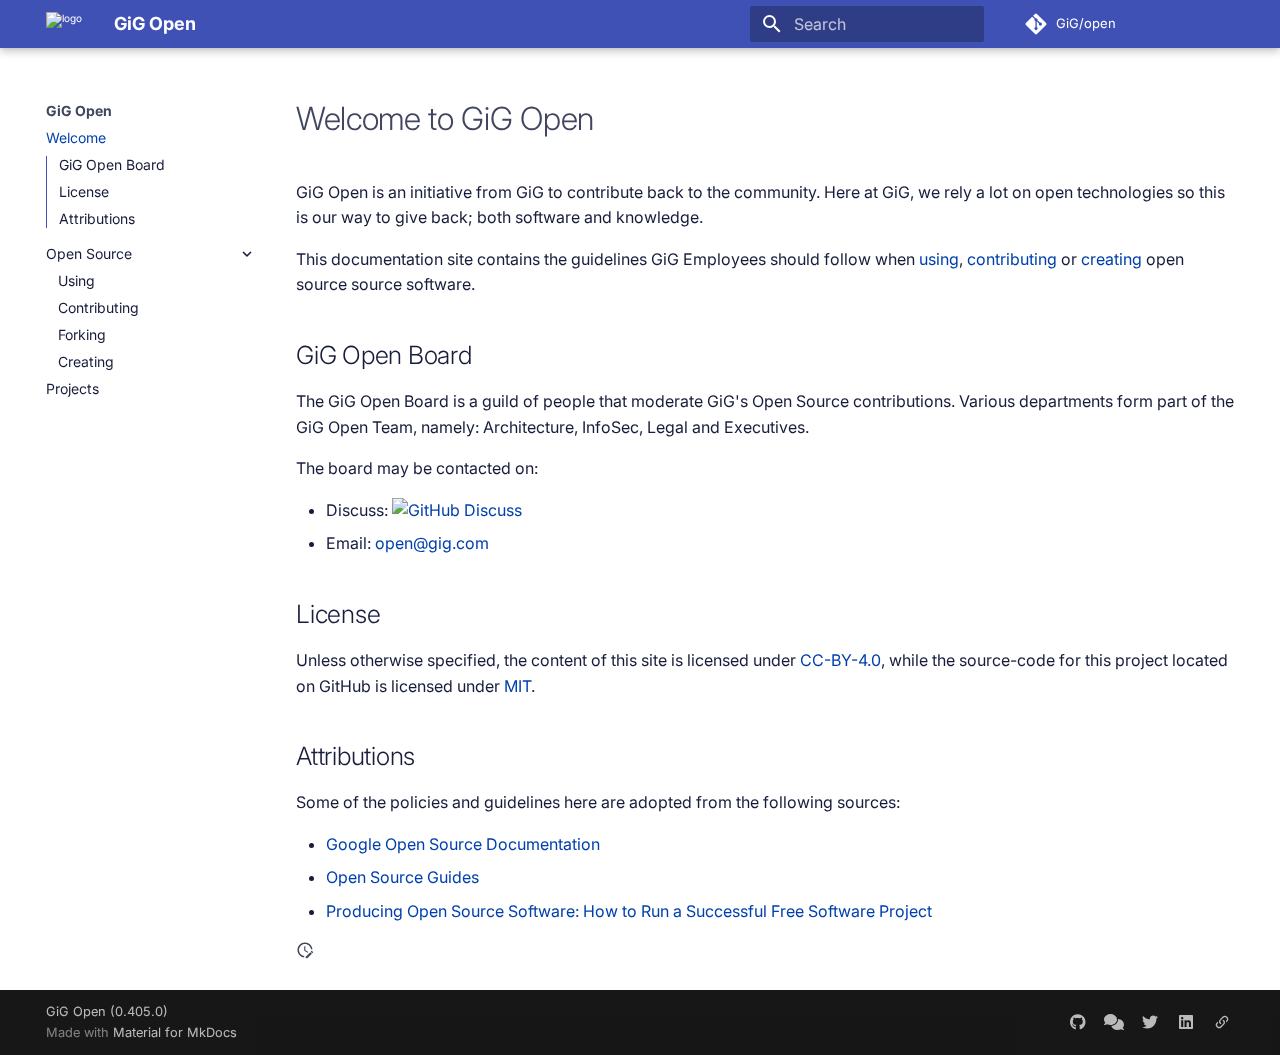
==== commit d3fc2f88: "deploy: e9190bf1bd156422eeb036c293a09828eb5e286d" ====
--- a/index.html
+++ b/index.html
@@ -1,6 +1,6 @@
-<!doctype html><html lang=en class=no-js> <head><meta charset=utf-8><meta name=viewport content="width=device-width,initial-scale=1"><link href=open-source/using/ rel=next><link rel=icon href=assets/images/favicon.png><meta name=generator content="mkdocs-1.6.1, mkdocs-material-9.5.48"><title>GiG Open</title><link rel=stylesheet href=assets/stylesheets/main.6f8fc17f.min.css><link rel=stylesheet href=assets/stylesheets/palette.06af60db.min.css><link rel=preconnect href=https://fonts.gstatic.com crossorigin><link rel=stylesheet href="https://fonts.googleapis.com/css?family=Inter:300,300i,400,400i,700,700i%7CRoboto+Mono:400,400i,700,700i&display=fallback"><style>:root{--md-text-font:"Inter";--md-code-font:"Roboto Mono"}</style><link rel=stylesheet href=css/timeago.css><link rel=stylesheet href=stylesheets/extra.css><script>__md_scope=new URL(".",location),__md_hash=e=>[...e].reduce(((e,_)=>(e<<5)-e+_.charCodeAt(0)),0),__md_get=(e,_=localStorage,t=__md_scope)=>JSON.parse(_.getItem(t.pathname+"."+e)),__md_set=(e,_,t=localStorage,a=__md_scope)=>{try{t.setItem(a.pathname+"."+e,JSON.stringify(_))}catch(e){}}</script><link rel=apple-touch-icon sizes=180x180 href=apple-touch-icon.png><link rel=icon type=image/png sizes=32x32 href=favicon-32x32.png><link rel=icon type=image/png sizes=16x16 href=favicon-16x16.png><link rel=mask-icon href=safari-pinned-tab.svg color=#0040ae><meta name=msapplication-TileColor content=#0040ae><meta name=theme-color content=#0040ae><script type=module>
+<!doctype html><html lang=en class=no-js> <head><meta charset=utf-8><meta name=viewport content="width=device-width,initial-scale=1"><link href=open-source/using/ rel=next><link rel=icon href=assets/images/favicon.png><meta name=generator content="mkdocs-1.6.1, mkdocs-material-9.5.49"><title>GiG Open</title><link rel=stylesheet href=assets/stylesheets/main.6f8fc17f.min.css><link rel=stylesheet href=assets/stylesheets/palette.06af60db.min.css><link rel=preconnect href=https://fonts.gstatic.com crossorigin><link rel=stylesheet href="https://fonts.googleapis.com/css?family=Inter:300,300i,400,400i,700,700i%7CRoboto+Mono:400,400i,700,700i&display=fallback"><style>:root{--md-text-font:"Inter";--md-code-font:"Roboto Mono"}</style><link rel=stylesheet href=css/timeago.css><link rel=stylesheet href=stylesheets/extra.css><script>__md_scope=new URL(".",location),__md_hash=e=>[...e].reduce(((e,_)=>(e<<5)-e+_.charCodeAt(0)),0),__md_get=(e,_=localStorage,t=__md_scope)=>JSON.parse(_.getItem(t.pathname+"."+e)),__md_set=(e,_,t=localStorage,a=__md_scope)=>{try{t.setItem(a.pathname+"."+e,JSON.stringify(_))}catch(e){}}</script><link rel=apple-touch-icon sizes=180x180 href=apple-touch-icon.png><link rel=icon type=image/png sizes=32x32 href=favicon-32x32.png><link rel=icon type=image/png sizes=16x16 href=favicon-16x16.png><link rel=mask-icon href=safari-pinned-tab.svg color=#0040ae><meta name=msapplication-TileColor content=#0040ae><meta name=theme-color content=#0040ae><script type=module>
     import 'https://cdn.jsdelivr.net/npm/@pwabuilder/pwaupdate';
 
     const el = document.createElement('pwa-update');
     document.body.appendChild(el);
-</script></head> <body dir=ltr data-md-color-scheme=preference data-md-color-primary=indigo data-md-color-accent=indigo> <input class=md-toggle data-md-toggle=drawer type=checkbox id=__drawer autocomplete=off> <input class=md-toggle data-md-toggle=search type=checkbox id=__search autocomplete=off> <label class=md-overlay for=__drawer></label> <div data-md-component=skip> <a href=#welcome-to-gig-open class=md-skip> Skip to content </a> </div> <div data-md-component=announce> </div> <header class="md-header md-header--shadow" data-md-component=header> <nav class="md-header__inner md-grid" aria-label=Header> <a href=. title="GiG Open" class="md-header__button md-logo" aria-label="GiG Open" data-md-component=logo> <img src="assets/images/GiG logo_vector-04.svg" alt=logo> </a> <label class="md-header__button md-icon" for=__drawer> <svg xmlns=http://www.w3.org/2000/svg viewbox="0 0 24 24"><path d="M3 6h18v2H3zm0 5h18v2H3zm0 5h18v2H3z"/></svg> </label> <div class=md-header__title data-md-component=header-title> <div class=md-header__ellipsis> <div class=md-header__topic> <span class=md-ellipsis> GiG Open </span> </div> <div class=md-header__topic data-md-component=header-topic> <span class=md-ellipsis> Welcome </span> </div> </div> </div> <label class="md-header__button md-icon" for=__search> <svg xmlns=http://www.w3.org/2000/svg viewbox="0 0 24 24"><path d="M9.5 3A6.5 6.5 0 0 1 16 9.5c0 1.61-.59 3.09-1.56 4.23l.27.27h.79l5 5-1.5 1.5-5-5v-.79l-.27-.27A6.52 6.52 0 0 1 9.5 16 6.5 6.5 0 0 1 3 9.5 6.5 6.5 0 0 1 9.5 3m0 2C7 5 5 7 5 9.5S7 14 9.5 14 14 12 14 9.5 12 5 9.5 5"/></svg> </label> <div class=md-search data-md-component=search role=dialog> <label class=md-search__overlay for=__search></label> <div class=md-search__inner role=search> <form class=md-search__form name=search> <input type=text class=md-search__input name=query aria-label=Search placeholder=Search autocapitalize=off autocorrect=off autocomplete=off spellcheck=false data-md-component=search-query required> <label class="md-search__icon md-icon" for=__search> <svg xmlns=http://www.w3.org/2000/svg viewbox="0 0 24 24"><path d="M9.5 3A6.5 6.5 0 0 1 16 9.5c0 1.61-.59 3.09-1.56 4.23l.27.27h.79l5 5-1.5 1.5-5-5v-.79l-.27-.27A6.52 6.52 0 0 1 9.5 16 6.5 6.5 0 0 1 3 9.5 6.5 6.5 0 0 1 9.5 3m0 2C7 5 5 7 5 9.5S7 14 9.5 14 14 12 14 9.5 12 5 9.5 5"/></svg> <svg xmlns=http://www.w3.org/2000/svg viewbox="0 0 24 24"><path d="M20 11v2H8l5.5 5.5-1.42 1.42L4.16 12l7.92-7.92L13.5 5.5 8 11z"/></svg> </label> <nav class=md-search__options aria-label=Search> <button type=reset class="md-search__icon md-icon" title=Clear aria-label=Clear tabindex=-1> <svg xmlns=http://www.w3.org/2000/svg viewbox="0 0 24 24"><path d="M19 6.41 17.59 5 12 10.59 6.41 5 5 6.41 10.59 12 5 17.59 6.41 19 12 13.41 17.59 19 19 17.59 13.41 12z"/></svg> </button> </nav> </form> <div class=md-search__output> <div class=md-search__scrollwrap tabindex=0 data-md-scrollfix> <div class=md-search-result data-md-component=search-result> <div class=md-search-result__meta> Initializing search </div> <ol class=md-search-result__list role=presentation></ol> </div> </div> </div> </div> </div> <div class=md-header__source> <a href=https://github.com/GiG/open title="Go to repository" class=md-source data-md-component=source> <div class="md-source__icon md-icon"> <svg xmlns=http://www.w3.org/2000/svg viewbox="0 0 448 512"><!-- Font Awesome Free 6.7.1 by @fontawesome - https://fontawesome.com License - https://fontawesome.com/license/free (Icons: CC BY 4.0, Fonts: SIL OFL 1.1, Code: MIT License) Copyright 2024 Fonticons, Inc.--><path d="M439.55 236.05 244 40.45a28.87 28.87 0 0 0-40.81 0l-40.66 40.63 51.52 51.52c27.06-9.14 52.68 16.77 43.39 43.68l49.66 49.66c34.23-11.8 61.18 31 35.47 56.69-26.49 26.49-70.21-2.87-56-37.34L240.22 199v121.85c25.3 12.54 22.26 41.85 9.08 55a34.34 34.34 0 0 1-48.55 0c-17.57-17.6-11.07-46.91 11.25-56v-123c-20.8-8.51-24.6-30.74-18.64-45L142.57 101 8.45 235.14a28.86 28.86 0 0 0 0 40.81l195.61 195.6a28.86 28.86 0 0 0 40.8 0l194.69-194.69a28.86 28.86 0 0 0 0-40.81"/></svg> </div> <div class=md-source__repository> GiG/open </div> </a> </div> </nav> </header> <div class=md-container data-md-component=container> <main class=md-main data-md-component=main> <div class="md-main__inner md-grid"> <div class="md-sidebar md-sidebar--primary" data-md-component=sidebar data-md-type=navigation> <div class=md-sidebar__scrollwrap> <div class=md-sidebar__inner> <nav class="md-nav md-nav--primary md-nav--integrated" aria-label=Navigation data-md-level=0> <label class=md-nav__title for=__drawer> <a href=. title="GiG Open" class="md-nav__button md-logo" aria-label="GiG Open" data-md-component=logo> <img src="assets/images/GiG logo_vector-04.svg" alt=logo> </a> GiG Open </label> <div class=md-nav__source> <a href=https://github.com/GiG/open title="Go to repository" class=md-source data-md-component=source> <div class="md-source__icon md-icon"> <svg xmlns=http://www.w3.org/2000/svg viewbox="0 0 448 512"><!-- Font Awesome Free 6.7.1 by @fontawesome - https://fontawesome.com License - https://fontawesome.com/license/free (Icons: CC BY 4.0, Fonts: SIL OFL 1.1, Code: MIT License) Copyright 2024 Fonticons, Inc.--><path d="M439.55 236.05 244 40.45a28.87 28.87 0 0 0-40.81 0l-40.66 40.63 51.52 51.52c27.06-9.14 52.68 16.77 43.39 43.68l49.66 49.66c34.23-11.8 61.18 31 35.47 56.69-26.49 26.49-70.21-2.87-56-37.34L240.22 199v121.85c25.3 12.54 22.26 41.85 9.08 55a34.34 34.34 0 0 1-48.55 0c-17.57-17.6-11.07-46.91 11.25-56v-123c-20.8-8.51-24.6-30.74-18.64-45L142.57 101 8.45 235.14a28.86 28.86 0 0 0 0 40.81l195.61 195.6a28.86 28.86 0 0 0 40.8 0l194.69-194.69a28.86 28.86 0 0 0 0-40.81"/></svg> </div> <div class=md-source__repository> GiG/open </div> </a> </div> <ul class=md-nav__list data-md-scrollfix> <li class="md-nav__item md-nav__item--active"> <input class="md-nav__toggle md-toggle" type=checkbox id=__toc> <label class="md-nav__link md-nav__link--active" for=__toc> <span class=md-ellipsis> Welcome </span> <span class="md-nav__icon md-icon"></span> </label> <a href=. class="md-nav__link md-nav__link--active"> <span class=md-ellipsis> Welcome </span> </a> <nav class="md-nav md-nav--secondary" aria-label="Table of contents"> <label class=md-nav__title for=__toc> <span class="md-nav__icon md-icon"></span> Table of contents </label> <ul class=md-nav__list data-md-component=toc data-md-scrollfix> <li class=md-nav__item> <a href=#gig-open-board class=md-nav__link> <span class=md-ellipsis> GiG Open Board </span> </a> </li> <li class=md-nav__item> <a href=#license class=md-nav__link> <span class=md-ellipsis> License </span> </a> </li> <li class=md-nav__item> <a href=#attributions class=md-nav__link> <span class=md-ellipsis> Attributions </span> </a> </li> </ul> </nav> </li> <li class="md-nav__item md-nav__item--nested"> <input class="md-nav__toggle md-toggle md-toggle--indeterminate" type=checkbox id=__nav_2> <label class=md-nav__link for=__nav_2 id=__nav_2_label tabindex=0> <span class=md-ellipsis> Open Source </span> <span class="md-nav__icon md-icon"></span> </label> <nav class=md-nav data-md-level=1 aria-labelledby=__nav_2_label aria-expanded=false> <label class=md-nav__title for=__nav_2> <span class="md-nav__icon md-icon"></span> Open Source </label> <ul class=md-nav__list data-md-scrollfix> <li class=md-nav__item> <a href=open-source/using/ class=md-nav__link> <span class=md-ellipsis> Using </span> </a> </li> <li class=md-nav__item> <a href=open-source/contributing/ class=md-nav__link> <span class=md-ellipsis> Contributing </span> </a> </li> <li class=md-nav__item> <a href=open-source/forking/ class=md-nav__link> <span class=md-ellipsis> Forking </span> </a> </li> <li class=md-nav__item> <a href=open-source/creating/ class=md-nav__link> <span class=md-ellipsis> Creating </span> </a> </li> </ul> </nav> </li> <li class=md-nav__item> <a href=projects/ class=md-nav__link> <span class=md-ellipsis> Projects </span> </a> </li> </ul> </nav> </div> </div> </div> <div class=md-content data-md-component=content> <article class="md-content__inner md-typeset"> <h1 id=welcome-to-gig-open>Welcome to GiG Open<a class=headerlink href=#welcome-to-gig-open title="Permanent link">&para;</a></h1> <p>GiG Open is an initiative from GiG to contribute back to the community. Here at GiG, we rely a lot on open technologies so this is our way to give back; both software and knowledge.</p> <p>This documentation site contains the guidelines GiG Employees should follow when <a href=open-source/using/ >using</a>, <a href=open-source/contributing/ >contributing</a> or <a href=open-source/creating/ >creating</a> open source source software.</p> <h2 id=gig-open-board>GiG Open Board<a class=headerlink href=#gig-open-board title="Permanent link">&para;</a></h2> <p>The GiG Open Board is a guild of people that moderate GiG's Open Source contributions. Various departments form part of the GiG Open Team, namely: Architecture, InfoSec, Legal and Executives.</p> <p>The board may be contacted on:</p> <ul> <li>Discuss: <a href=https://github.com/GiG/open/discussions><img alt="GitHub Discuss" src=https://img.shields.io/badge/GitHub-Discuss-brightgreen></a></li> <li>Email: <a href=mailto:open@gig.com>&#111;&#112;&#101;&#110;&#64;&#103;&#105;&#103;&#46;&#99;&#111;&#109;</a></li> </ul> <h2 id=license>License<a class=headerlink href=#license title="Permanent link">&para;</a></h2> <p>Unless otherwise specified, the content of this site is licensed under <a href=https://creativecommons.org/licenses/by/4.0/ >CC-BY-4.0</a>, while the source-code for this project located on GitHub is licensed under <a href=https://github.com/GiG/open/blob/master/LICENSE>MIT</a>.</p> <h2 id=attributions>Attributions<a class=headerlink href=#attributions title="Permanent link">&para;</a></h2> <p>Some of the policies and guidelines here are adopted from the following sources:</p> <ul> <li><a href=https://opensource.google/docs/ >Google Open Source Documentation</a></li> <li><a href=https://opensource.guide/ >Open Source Guides</a></li> <li><a href=https://producingoss.com/ >Producing Open Source Software: How to Run a Successful Free Software Project</a></li> </ul> <aside class=md-source-file> <span class=md-source-file__fact> <span class=md-icon title="Last update"> <svg xmlns=http://www.w3.org/2000/svg viewbox="0 0 24 24"><path d="M21 13.1c-.1 0-.3.1-.4.2l-1 1 2.1 2.1 1-1c.2-.2.2-.6 0-.8l-1.3-1.3c-.1-.1-.2-.2-.4-.2m-1.9 1.8-6.1 6V23h2.1l6.1-6.1zM12.5 7v5.2l4 2.4-1 1L11 13V7zM11 21.9c-5.1-.5-9-4.8-9-9.9C2 6.5 6.5 2 12 2c5.3 0 9.6 4.1 10 9.3-.3-.1-.6-.2-1-.2s-.7.1-1 .2C19.6 7.2 16.2 4 12 4c-4.4 0-8 3.6-8 8 0 4.1 3.1 7.5 7.1 7.9l-.1.2z"/></svg> </span> <span class="git-revision-date-localized-plugin git-revision-date-localized-plugin-timeago"><span class=timeago datetime=2020-12-22T09:40:58+00:00 locale=en></span></span><span class="git-revision-date-localized-plugin git-revision-date-localized-plugin-iso_date">2020-12-22</span> </span> </aside> </article> </div> <script>var target=document.getElementById(location.hash.slice(1));target&&target.name&&(target.checked=target.name.startsWith("__tabbed_"))</script> </div> </main> <footer class=md-footer> <div class="md-footer-meta md-typeset"> <div class="md-footer-meta__inner md-grid"> <div class=md-copyright> <div class=md-copyright__highlight> GiG Open (0.404.0) </div> Made with <a href=https://squidfunk.github.io/mkdocs-material/ target=_blank rel=noopener> Material for MkDocs </a> </div> <div class=md-social> <a href=https://github.com/GiG target=_blank rel=noopener title=github.com class=md-social__link> <svg xmlns=http://www.w3.org/2000/svg viewbox="0 0 496 512"><!-- Font Awesome Free 6.7.1 by @fontawesome - https://fontawesome.com License - https://fontawesome.com/license/free (Icons: CC BY 4.0, Fonts: SIL OFL 1.1, Code: MIT License) Copyright 2024 Fonticons, Inc.--><path d="M165.9 397.4c0 2-2.3 3.6-5.2 3.6-3.3.3-5.6-1.3-5.6-3.6 0-2 2.3-3.6 5.2-3.6 3-.3 5.6 1.3 5.6 3.6m-31.1-4.5c-.7 2 1.3 4.3 4.3 4.9 2.6 1 5.6 0 6.2-2s-1.3-4.3-4.3-5.2c-2.6-.7-5.5.3-6.2 2.3m44.2-1.7c-2.9.7-4.9 2.6-4.6 4.9.3 2 2.9 3.3 5.9 2.6 2.9-.7 4.9-2.6 4.6-4.6-.3-1.9-3-3.2-5.9-2.9M244.8 8C106.1 8 0 113.3 0 252c0 110.9 69.8 205.8 169.5 239.2 12.8 2.3 17.3-5.6 17.3-12.1 0-6.2-.3-40.4-.3-61.4 0 0-70 15-84.7-29.8 0 0-11.4-29.1-27.8-36.6 0 0-22.9-15.7 1.6-15.4 0 0 24.9 2 38.6 25.8 21.9 38.6 58.6 27.5 72.9 20.9 2.3-16 8.8-27.1 16-33.7-55.9-6.2-112.3-14.3-112.3-110.5 0-27.5 7.6-41.3 23.6-58.9-2.6-6.5-11.1-33.3 2.6-67.9 20.9-6.5 69 27 69 27 20-5.6 41.5-8.5 62.8-8.5s42.8 2.9 62.8 8.5c0 0 48.1-33.6 69-27 13.7 34.7 5.2 61.4 2.6 67.9 16 17.7 25.8 31.5 25.8 58.9 0 96.5-58.9 104.2-114.8 110.5 9.2 7.9 17 22.9 17 46.4 0 33.7-.3 75.4-.3 83.6 0 6.5 4.6 14.4 17.3 12.1C428.2 457.8 496 362.9 496 252 496 113.3 383.5 8 244.8 8M97.2 352.9c-1.3 1-1 3.3.7 5.2 1.6 1.6 3.9 2.3 5.2 1 1.3-1 1-3.3-.7-5.2-1.6-1.6-3.9-2.3-5.2-1m-10.8-8.1c-.7 1.3.3 2.9 2.3 3.9 1.6 1 3.6.7 4.3-.7.7-1.3-.3-2.9-2.3-3.9-2-.6-3.6-.3-4.3.7m32.4 35.6c-1.6 1.3-1 4.3 1.3 6.2 2.3 2.3 5.2 2.6 6.5 1 1.3-1.3.7-4.3-1.3-6.2-2.2-2.3-5.2-2.6-6.5-1m-11.4-14.7c-1.6 1-1.6 3.6 0 5.9s4.3 3.3 5.6 2.3c1.6-1.3 1.6-3.9 0-6.2-1.4-2.3-4-3.3-5.6-2"/></svg> </a> <a href=https://github.com/GiG/open/discussions target=_blank rel=noopener title=github.com class=md-social__link> <svg xmlns=http://www.w3.org/2000/svg viewbox="0 0 640 512"><!-- Font Awesome Free 6.7.1 by @fontawesome - https://fontawesome.com License - https://fontawesome.com/license/free (Icons: CC BY 4.0, Fonts: SIL OFL 1.1, Code: MIT License) Copyright 2024 Fonticons, Inc.--><path d="M208 352c114.9 0 208-78.8 208-176S322.9 0 208 0 0 78.8 0 176c0 38.6 14.7 74.3 39.6 103.4-3.5 9.4-8.7 17.7-14.2 24.7-4.8 6.2-9.7 11-13.3 14.3-1.8 1.6-3.3 2.9-4.3 3.7-.5.4-.9.7-1.1.8l-.2.2C1 327.2-1.4 334.4.8 340.9S9.1 352 16 352c21.8 0 43.8-5.6 62.1-12.5 9.2-3.5 17.8-7.4 25.2-11.4C134.1 343.3 169.8 352 208 352m240-176c0 112.3-99.1 196.9-216.5 207 24.3 74.4 104.9 129 200.5 129 38.2 0 73.9-8.7 104.7-23.9 7.5 4 16 7.9 25.2 11.4 18.3 6.9 40.3 12.5 62.1 12.5 6.9 0 13.1-4.5 15.2-11.1s-.2-13.8-5.8-17.9l-.2-.2c-.2-.2-.6-.4-1.1-.8-1-.8-2.5-2-4.3-3.7-3.6-3.3-8.5-8.1-13.3-14.3-5.5-7-10.7-15.4-14.2-24.7 24.9-29 39.6-64.7 39.6-103.4 0-92.8-84.9-168.9-192.6-175.5.4 5.1.6 10.3.6 15.5z"/></svg> </a> <a href=https://twitter.com/GIG_online target=_blank rel=noopener title=twitter.com class=md-social__link> <svg xmlns=http://www.w3.org/2000/svg viewbox="0 0 512 512"><!-- Font Awesome Free 6.7.1 by @fontawesome - https://fontawesome.com License - https://fontawesome.com/license/free (Icons: CC BY 4.0, Fonts: SIL OFL 1.1, Code: MIT License) Copyright 2024 Fonticons, Inc.--><path d="M459.37 151.716c.325 4.548.325 9.097.325 13.645 0 138.72-105.583 298.558-298.558 298.558-59.452 0-114.68-17.219-161.137-47.106 8.447.974 16.568 1.299 25.34 1.299 49.055 0 94.213-16.568 130.274-44.832-46.132-.975-84.792-31.188-98.112-72.772 6.498.974 12.995 1.624 19.818 1.624 9.421 0 18.843-1.3 27.614-3.573-48.081-9.747-84.143-51.98-84.143-102.985v-1.299c13.969 7.797 30.214 12.67 47.431 13.319-28.264-18.843-46.781-51.005-46.781-87.391 0-19.492 5.197-37.36 14.294-52.954 51.655 63.675 129.3 105.258 216.365 109.807-1.624-7.797-2.599-15.918-2.599-24.04 0-57.828 46.782-104.934 104.934-104.934 30.213 0 57.502 12.67 76.67 33.137 23.715-4.548 46.456-13.32 66.599-25.34-7.798 24.366-24.366 44.833-46.132 57.827 21.117-2.273 41.584-8.122 60.426-16.243-14.292 20.791-32.161 39.308-52.628 54.253"/></svg> </a> <a href=https://linkedin.com/company/gig-gaming-innovation-group/ target=_blank rel=noopener title=linkedin.com class=md-social__link> <svg xmlns=http://www.w3.org/2000/svg viewbox="0 0 448 512"><!-- Font Awesome Free 6.7.1 by @fontawesome - https://fontawesome.com License - https://fontawesome.com/license/free (Icons: CC BY 4.0, Fonts: SIL OFL 1.1, Code: MIT License) Copyright 2024 Fonticons, Inc.--><path d="M416 32H31.9C14.3 32 0 46.5 0 64.3v383.4C0 465.5 14.3 480 31.9 480H416c17.6 0 32-14.5 32-32.3V64.3c0-17.8-14.4-32.3-32-32.3M135.4 416H69V202.2h66.5V416zm-33.2-243c-21.3 0-38.5-17.3-38.5-38.5S80.9 96 102.2 96c21.2 0 38.5 17.3 38.5 38.5 0 21.3-17.2 38.5-38.5 38.5m282.1 243h-66.4V312c0-24.8-.5-56.7-34.5-56.7-34.6 0-39.9 27-39.9 54.9V416h-66.4V202.2h63.7v29.2h.9c8.9-16.8 30.6-34.5 62.9-34.5 67.2 0 79.7 44.3 79.7 101.9z"/></svg> </a> <a href=https://gig.com target=_blank rel=noopener title=gig.com class=md-social__link> <svg xmlns=http://www.w3.org/2000/svg viewbox="0 0 24 24"><path d="M10.59 13.41c.41.39.41 1.03 0 1.42-.39.39-1.03.39-1.42 0a5.003 5.003 0 0 1 0-7.07l3.54-3.54a5.003 5.003 0 0 1 7.07 0 5.003 5.003 0 0 1 0 7.07l-1.49 1.49c.01-.82-.12-1.64-.4-2.42l.47-.48a2.98 2.98 0 0 0 0-4.24 2.98 2.98 0 0 0-4.24 0l-3.53 3.53a2.98 2.98 0 0 0 0 4.24m2.82-4.24c.39-.39 1.03-.39 1.42 0a5.003 5.003 0 0 1 0 7.07l-3.54 3.54a5.003 5.003 0 0 1-7.07 0 5.003 5.003 0 0 1 0-7.07l1.49-1.49c-.01.82.12 1.64.4 2.43l-.47.47a2.98 2.98 0 0 0 0 4.24 2.98 2.98 0 0 0 4.24 0l3.53-3.53a2.98 2.98 0 0 0 0-4.24.973.973 0 0 1 0-1.42"/></svg> </a> </div> </div> </div> </footer> </div> <div class=md-dialog data-md-component=dialog> <div class="md-dialog__inner md-typeset"></div> </div> <script id=__config type=application/json>{"base": ".", "features": ["navigation.instant", "navigation.expand", "toc.integrate"], "search": "assets/javascripts/workers/search.6ce7567c.min.js", "translations": {"clipboard.copied": "Copied to clipboard", "clipboard.copy": "Copy to clipboard", "search.result.more.one": "1 more on this page", "search.result.more.other": "# more on this page", "search.result.none": "No matching documents", "search.result.one": "1 matching document", "search.result.other": "# matching documents", "search.result.placeholder": "Type to start searching", "search.result.term.missing": "Missing", "select.version": "Select version"}}</script> <script src=assets/javascripts/bundle.83f73b43.min.js></script> <script src=js/timeago.min.js></script> <script src=js/timeago_mkdocs_material.js></script> </body> </html>+</script></head> <body dir=ltr data-md-color-scheme=preference data-md-color-primary=indigo data-md-color-accent=indigo> <input class=md-toggle data-md-toggle=drawer type=checkbox id=__drawer autocomplete=off> <input class=md-toggle data-md-toggle=search type=checkbox id=__search autocomplete=off> <label class=md-overlay for=__drawer></label> <div data-md-component=skip> <a href=#welcome-to-gig-open class=md-skip> Skip to content </a> </div> <div data-md-component=announce> </div> <header class="md-header md-header--shadow" data-md-component=header> <nav class="md-header__inner md-grid" aria-label=Header> <a href=. title="GiG Open" class="md-header__button md-logo" aria-label="GiG Open" data-md-component=logo> <img src="assets/images/GiG logo_vector-04.svg" alt=logo> </a> <label class="md-header__button md-icon" for=__drawer> <svg xmlns=http://www.w3.org/2000/svg viewbox="0 0 24 24"><path d="M3 6h18v2H3zm0 5h18v2H3zm0 5h18v2H3z"/></svg> </label> <div class=md-header__title data-md-component=header-title> <div class=md-header__ellipsis> <div class=md-header__topic> <span class=md-ellipsis> GiG Open </span> </div> <div class=md-header__topic data-md-component=header-topic> <span class=md-ellipsis> Welcome </span> </div> </div> </div> <label class="md-header__button md-icon" for=__search> <svg xmlns=http://www.w3.org/2000/svg viewbox="0 0 24 24"><path d="M9.5 3A6.5 6.5 0 0 1 16 9.5c0 1.61-.59 3.09-1.56 4.23l.27.27h.79l5 5-1.5 1.5-5-5v-.79l-.27-.27A6.52 6.52 0 0 1 9.5 16 6.5 6.5 0 0 1 3 9.5 6.5 6.5 0 0 1 9.5 3m0 2C7 5 5 7 5 9.5S7 14 9.5 14 14 12 14 9.5 12 5 9.5 5"/></svg> </label> <div class=md-search data-md-component=search role=dialog> <label class=md-search__overlay for=__search></label> <div class=md-search__inner role=search> <form class=md-search__form name=search> <input type=text class=md-search__input name=query aria-label=Search placeholder=Search autocapitalize=off autocorrect=off autocomplete=off spellcheck=false data-md-component=search-query required> <label class="md-search__icon md-icon" for=__search> <svg xmlns=http://www.w3.org/2000/svg viewbox="0 0 24 24"><path d="M9.5 3A6.5 6.5 0 0 1 16 9.5c0 1.61-.59 3.09-1.56 4.23l.27.27h.79l5 5-1.5 1.5-5-5v-.79l-.27-.27A6.52 6.52 0 0 1 9.5 16 6.5 6.5 0 0 1 3 9.5 6.5 6.5 0 0 1 9.5 3m0 2C7 5 5 7 5 9.5S7 14 9.5 14 14 12 14 9.5 12 5 9.5 5"/></svg> <svg xmlns=http://www.w3.org/2000/svg viewbox="0 0 24 24"><path d="M20 11v2H8l5.5 5.5-1.42 1.42L4.16 12l7.92-7.92L13.5 5.5 8 11z"/></svg> </label> <nav class=md-search__options aria-label=Search> <button type=reset class="md-search__icon md-icon" title=Clear aria-label=Clear tabindex=-1> <svg xmlns=http://www.w3.org/2000/svg viewbox="0 0 24 24"><path d="M19 6.41 17.59 5 12 10.59 6.41 5 5 6.41 10.59 12 5 17.59 6.41 19 12 13.41 17.59 19 19 17.59 13.41 12z"/></svg> </button> </nav> </form> <div class=md-search__output> <div class=md-search__scrollwrap tabindex=0 data-md-scrollfix> <div class=md-search-result data-md-component=search-result> <div class=md-search-result__meta> Initializing search </div> <ol class=md-search-result__list role=presentation></ol> </div> </div> </div> </div> </div> <div class=md-header__source> <a href=https://github.com/GiG/open title="Go to repository" class=md-source data-md-component=source> <div class="md-source__icon md-icon"> <svg xmlns=http://www.w3.org/2000/svg viewbox="0 0 448 512"><!-- Font Awesome Free 6.7.1 by @fontawesome - https://fontawesome.com License - https://fontawesome.com/license/free (Icons: CC BY 4.0, Fonts: SIL OFL 1.1, Code: MIT License) Copyright 2024 Fonticons, Inc.--><path d="M439.55 236.05 244 40.45a28.87 28.87 0 0 0-40.81 0l-40.66 40.63 51.52 51.52c27.06-9.14 52.68 16.77 43.39 43.68l49.66 49.66c34.23-11.8 61.18 31 35.47 56.69-26.49 26.49-70.21-2.87-56-37.34L240.22 199v121.85c25.3 12.54 22.26 41.85 9.08 55a34.34 34.34 0 0 1-48.55 0c-17.57-17.6-11.07-46.91 11.25-56v-123c-20.8-8.51-24.6-30.74-18.64-45L142.57 101 8.45 235.14a28.86 28.86 0 0 0 0 40.81l195.61 195.6a28.86 28.86 0 0 0 40.8 0l194.69-194.69a28.86 28.86 0 0 0 0-40.81"/></svg> </div> <div class=md-source__repository> GiG/open </div> </a> </div> </nav> </header> <div class=md-container data-md-component=container> <main class=md-main data-md-component=main> <div class="md-main__inner md-grid"> <div class="md-sidebar md-sidebar--primary" data-md-component=sidebar data-md-type=navigation> <div class=md-sidebar__scrollwrap> <div class=md-sidebar__inner> <nav class="md-nav md-nav--primary md-nav--integrated" aria-label=Navigation data-md-level=0> <label class=md-nav__title for=__drawer> <a href=. title="GiG Open" class="md-nav__button md-logo" aria-label="GiG Open" data-md-component=logo> <img src="assets/images/GiG logo_vector-04.svg" alt=logo> </a> GiG Open </label> <div class=md-nav__source> <a href=https://github.com/GiG/open title="Go to repository" class=md-source data-md-component=source> <div class="md-source__icon md-icon"> <svg xmlns=http://www.w3.org/2000/svg viewbox="0 0 448 512"><!-- Font Awesome Free 6.7.1 by @fontawesome - https://fontawesome.com License - https://fontawesome.com/license/free (Icons: CC BY 4.0, Fonts: SIL OFL 1.1, Code: MIT License) Copyright 2024 Fonticons, Inc.--><path d="M439.55 236.05 244 40.45a28.87 28.87 0 0 0-40.81 0l-40.66 40.63 51.52 51.52c27.06-9.14 52.68 16.77 43.39 43.68l49.66 49.66c34.23-11.8 61.18 31 35.47 56.69-26.49 26.49-70.21-2.87-56-37.34L240.22 199v121.85c25.3 12.54 22.26 41.85 9.08 55a34.34 34.34 0 0 1-48.55 0c-17.57-17.6-11.07-46.91 11.25-56v-123c-20.8-8.51-24.6-30.74-18.64-45L142.57 101 8.45 235.14a28.86 28.86 0 0 0 0 40.81l195.61 195.6a28.86 28.86 0 0 0 40.8 0l194.69-194.69a28.86 28.86 0 0 0 0-40.81"/></svg> </div> <div class=md-source__repository> GiG/open </div> </a> </div> <ul class=md-nav__list data-md-scrollfix> <li class="md-nav__item md-nav__item--active"> <input class="md-nav__toggle md-toggle" type=checkbox id=__toc> <label class="md-nav__link md-nav__link--active" for=__toc> <span class=md-ellipsis> Welcome </span> <span class="md-nav__icon md-icon"></span> </label> <a href=. class="md-nav__link md-nav__link--active"> <span class=md-ellipsis> Welcome </span> </a> <nav class="md-nav md-nav--secondary" aria-label="Table of contents"> <label class=md-nav__title for=__toc> <span class="md-nav__icon md-icon"></span> Table of contents </label> <ul class=md-nav__list data-md-component=toc data-md-scrollfix> <li class=md-nav__item> <a href=#gig-open-board class=md-nav__link> <span class=md-ellipsis> GiG Open Board </span> </a> </li> <li class=md-nav__item> <a href=#license class=md-nav__link> <span class=md-ellipsis> License </span> </a> </li> <li class=md-nav__item> <a href=#attributions class=md-nav__link> <span class=md-ellipsis> Attributions </span> </a> </li> </ul> </nav> </li> <li class="md-nav__item md-nav__item--nested"> <input class="md-nav__toggle md-toggle md-toggle--indeterminate" type=checkbox id=__nav_2> <label class=md-nav__link for=__nav_2 id=__nav_2_label tabindex=0> <span class=md-ellipsis> Open Source </span> <span class="md-nav__icon md-icon"></span> </label> <nav class=md-nav data-md-level=1 aria-labelledby=__nav_2_label aria-expanded=false> <label class=md-nav__title for=__nav_2> <span class="md-nav__icon md-icon"></span> Open Source </label> <ul class=md-nav__list data-md-scrollfix> <li class=md-nav__item> <a href=open-source/using/ class=md-nav__link> <span class=md-ellipsis> Using </span> </a> </li> <li class=md-nav__item> <a href=open-source/contributing/ class=md-nav__link> <span class=md-ellipsis> Contributing </span> </a> </li> <li class=md-nav__item> <a href=open-source/forking/ class=md-nav__link> <span class=md-ellipsis> Forking </span> </a> </li> <li class=md-nav__item> <a href=open-source/creating/ class=md-nav__link> <span class=md-ellipsis> Creating </span> </a> </li> </ul> </nav> </li> <li class=md-nav__item> <a href=projects/ class=md-nav__link> <span class=md-ellipsis> Projects </span> </a> </li> </ul> </nav> </div> </div> </div> <div class=md-content data-md-component=content> <article class="md-content__inner md-typeset"> <h1 id=welcome-to-gig-open>Welcome to GiG Open<a class=headerlink href=#welcome-to-gig-open title="Permanent link">&para;</a></h1> <p>GiG Open is an initiative from GiG to contribute back to the community. Here at GiG, we rely a lot on open technologies so this is our way to give back; both software and knowledge.</p> <p>This documentation site contains the guidelines GiG Employees should follow when <a href=open-source/using/ >using</a>, <a href=open-source/contributing/ >contributing</a> or <a href=open-source/creating/ >creating</a> open source source software.</p> <h2 id=gig-open-board>GiG Open Board<a class=headerlink href=#gig-open-board title="Permanent link">&para;</a></h2> <p>The GiG Open Board is a guild of people that moderate GiG's Open Source contributions. Various departments form part of the GiG Open Team, namely: Architecture, InfoSec, Legal and Executives.</p> <p>The board may be contacted on:</p> <ul> <li>Discuss: <a href=https://github.com/GiG/open/discussions><img alt="GitHub Discuss" src=https://img.shields.io/badge/GitHub-Discuss-brightgreen></a></li> <li>Email: <a href=mailto:open@gig.com>&#111;&#112;&#101;&#110;&#64;&#103;&#105;&#103;&#46;&#99;&#111;&#109;</a></li> </ul> <h2 id=license>License<a class=headerlink href=#license title="Permanent link">&para;</a></h2> <p>Unless otherwise specified, the content of this site is licensed under <a href=https://creativecommons.org/licenses/by/4.0/ >CC-BY-4.0</a>, while the source-code for this project located on GitHub is licensed under <a href=https://github.com/GiG/open/blob/master/LICENSE>MIT</a>.</p> <h2 id=attributions>Attributions<a class=headerlink href=#attributions title="Permanent link">&para;</a></h2> <p>Some of the policies and guidelines here are adopted from the following sources:</p> <ul> <li><a href=https://opensource.google/docs/ >Google Open Source Documentation</a></li> <li><a href=https://opensource.guide/ >Open Source Guides</a></li> <li><a href=https://producingoss.com/ >Producing Open Source Software: How to Run a Successful Free Software Project</a></li> </ul> <aside class=md-source-file> <span class=md-source-file__fact> <span class=md-icon title="Last update"> <svg xmlns=http://www.w3.org/2000/svg viewbox="0 0 24 24"><path d="M21 13.1c-.1 0-.3.1-.4.2l-1 1 2.1 2.1 1-1c.2-.2.2-.6 0-.8l-1.3-1.3c-.1-.1-.2-.2-.4-.2m-1.9 1.8-6.1 6V23h2.1l6.1-6.1zM12.5 7v5.2l4 2.4-1 1L11 13V7zM11 21.9c-5.1-.5-9-4.8-9-9.9C2 6.5 6.5 2 12 2c5.3 0 9.6 4.1 10 9.3-.3-.1-.6-.2-1-.2s-.7.1-1 .2C19.6 7.2 16.2 4 12 4c-4.4 0-8 3.6-8 8 0 4.1 3.1 7.5 7.1 7.9l-.1.2z"/></svg> </span> <span class="git-revision-date-localized-plugin git-revision-date-localized-plugin-timeago"><span class=timeago datetime=2020-12-22T09:40:58+00:00 locale=en></span></span><span class="git-revision-date-localized-plugin git-revision-date-localized-plugin-iso_date">2020-12-22</span> </span> </aside> </article> </div> <script>var target=document.getElementById(location.hash.slice(1));target&&target.name&&(target.checked=target.name.startsWith("__tabbed_"))</script> </div> </main> <footer class=md-footer> <div class="md-footer-meta md-typeset"> <div class="md-footer-meta__inner md-grid"> <div class=md-copyright> <div class=md-copyright__highlight> GiG Open (0.405.0) </div> Made with <a href=https://squidfunk.github.io/mkdocs-material/ target=_blank rel=noopener> Material for MkDocs </a> </div> <div class=md-social> <a href=https://github.com/GiG target=_blank rel=noopener title=github.com class=md-social__link> <svg xmlns=http://www.w3.org/2000/svg viewbox="0 0 496 512"><!-- Font Awesome Free 6.7.1 by @fontawesome - https://fontawesome.com License - https://fontawesome.com/license/free (Icons: CC BY 4.0, Fonts: SIL OFL 1.1, Code: MIT License) Copyright 2024 Fonticons, Inc.--><path d="M165.9 397.4c0 2-2.3 3.6-5.2 3.6-3.3.3-5.6-1.3-5.6-3.6 0-2 2.3-3.6 5.2-3.6 3-.3 5.6 1.3 5.6 3.6m-31.1-4.5c-.7 2 1.3 4.3 4.3 4.9 2.6 1 5.6 0 6.2-2s-1.3-4.3-4.3-5.2c-2.6-.7-5.5.3-6.2 2.3m44.2-1.7c-2.9.7-4.9 2.6-4.6 4.9.3 2 2.9 3.3 5.9 2.6 2.9-.7 4.9-2.6 4.6-4.6-.3-1.9-3-3.2-5.9-2.9M244.8 8C106.1 8 0 113.3 0 252c0 110.9 69.8 205.8 169.5 239.2 12.8 2.3 17.3-5.6 17.3-12.1 0-6.2-.3-40.4-.3-61.4 0 0-70 15-84.7-29.8 0 0-11.4-29.1-27.8-36.6 0 0-22.9-15.7 1.6-15.4 0 0 24.9 2 38.6 25.8 21.9 38.6 58.6 27.5 72.9 20.9 2.3-16 8.8-27.1 16-33.7-55.9-6.2-112.3-14.3-112.3-110.5 0-27.5 7.6-41.3 23.6-58.9-2.6-6.5-11.1-33.3 2.6-67.9 20.9-6.5 69 27 69 27 20-5.6 41.5-8.5 62.8-8.5s42.8 2.9 62.8 8.5c0 0 48.1-33.6 69-27 13.7 34.7 5.2 61.4 2.6 67.9 16 17.7 25.8 31.5 25.8 58.9 0 96.5-58.9 104.2-114.8 110.5 9.2 7.9 17 22.9 17 46.4 0 33.7-.3 75.4-.3 83.6 0 6.5 4.6 14.4 17.3 12.1C428.2 457.8 496 362.9 496 252 496 113.3 383.5 8 244.8 8M97.2 352.9c-1.3 1-1 3.3.7 5.2 1.6 1.6 3.9 2.3 5.2 1 1.3-1 1-3.3-.7-5.2-1.6-1.6-3.9-2.3-5.2-1m-10.8-8.1c-.7 1.3.3 2.9 2.3 3.9 1.6 1 3.6.7 4.3-.7.7-1.3-.3-2.9-2.3-3.9-2-.6-3.6-.3-4.3.7m32.4 35.6c-1.6 1.3-1 4.3 1.3 6.2 2.3 2.3 5.2 2.6 6.5 1 1.3-1.3.7-4.3-1.3-6.2-2.2-2.3-5.2-2.6-6.5-1m-11.4-14.7c-1.6 1-1.6 3.6 0 5.9s4.3 3.3 5.6 2.3c1.6-1.3 1.6-3.9 0-6.2-1.4-2.3-4-3.3-5.6-2"/></svg> </a> <a href=https://github.com/GiG/open/discussions target=_blank rel=noopener title=github.com class=md-social__link> <svg xmlns=http://www.w3.org/2000/svg viewbox="0 0 640 512"><!-- Font Awesome Free 6.7.1 by @fontawesome - https://fontawesome.com License - https://fontawesome.com/license/free (Icons: CC BY 4.0, Fonts: SIL OFL 1.1, Code: MIT License) Copyright 2024 Fonticons, Inc.--><path d="M208 352c114.9 0 208-78.8 208-176S322.9 0 208 0 0 78.8 0 176c0 38.6 14.7 74.3 39.6 103.4-3.5 9.4-8.7 17.7-14.2 24.7-4.8 6.2-9.7 11-13.3 14.3-1.8 1.6-3.3 2.9-4.3 3.7-.5.4-.9.7-1.1.8l-.2.2C1 327.2-1.4 334.4.8 340.9S9.1 352 16 352c21.8 0 43.8-5.6 62.1-12.5 9.2-3.5 17.8-7.4 25.2-11.4C134.1 343.3 169.8 352 208 352m240-176c0 112.3-99.1 196.9-216.5 207 24.3 74.4 104.9 129 200.5 129 38.2 0 73.9-8.7 104.7-23.9 7.5 4 16 7.9 25.2 11.4 18.3 6.9 40.3 12.5 62.1 12.5 6.9 0 13.1-4.5 15.2-11.1s-.2-13.8-5.8-17.9l-.2-.2c-.2-.2-.6-.4-1.1-.8-1-.8-2.5-2-4.3-3.7-3.6-3.3-8.5-8.1-13.3-14.3-5.5-7-10.7-15.4-14.2-24.7 24.9-29 39.6-64.7 39.6-103.4 0-92.8-84.9-168.9-192.6-175.5.4 5.1.6 10.3.6 15.5z"/></svg> </a> <a href=https://twitter.com/GIG_online target=_blank rel=noopener title=twitter.com class=md-social__link> <svg xmlns=http://www.w3.org/2000/svg viewbox="0 0 512 512"><!-- Font Awesome Free 6.7.1 by @fontawesome - https://fontawesome.com License - https://fontawesome.com/license/free (Icons: CC BY 4.0, Fonts: SIL OFL 1.1, Code: MIT License) Copyright 2024 Fonticons, Inc.--><path d="M459.37 151.716c.325 4.548.325 9.097.325 13.645 0 138.72-105.583 298.558-298.558 298.558-59.452 0-114.68-17.219-161.137-47.106 8.447.974 16.568 1.299 25.34 1.299 49.055 0 94.213-16.568 130.274-44.832-46.132-.975-84.792-31.188-98.112-72.772 6.498.974 12.995 1.624 19.818 1.624 9.421 0 18.843-1.3 27.614-3.573-48.081-9.747-84.143-51.98-84.143-102.985v-1.299c13.969 7.797 30.214 12.67 47.431 13.319-28.264-18.843-46.781-51.005-46.781-87.391 0-19.492 5.197-37.36 14.294-52.954 51.655 63.675 129.3 105.258 216.365 109.807-1.624-7.797-2.599-15.918-2.599-24.04 0-57.828 46.782-104.934 104.934-104.934 30.213 0 57.502 12.67 76.67 33.137 23.715-4.548 46.456-13.32 66.599-25.34-7.798 24.366-24.366 44.833-46.132 57.827 21.117-2.273 41.584-8.122 60.426-16.243-14.292 20.791-32.161 39.308-52.628 54.253"/></svg> </a> <a href=https://linkedin.com/company/gig-gaming-innovation-group/ target=_blank rel=noopener title=linkedin.com class=md-social__link> <svg xmlns=http://www.w3.org/2000/svg viewbox="0 0 448 512"><!-- Font Awesome Free 6.7.1 by @fontawesome - https://fontawesome.com License - https://fontawesome.com/license/free (Icons: CC BY 4.0, Fonts: SIL OFL 1.1, Code: MIT License) Copyright 2024 Fonticons, Inc.--><path d="M416 32H31.9C14.3 32 0 46.5 0 64.3v383.4C0 465.5 14.3 480 31.9 480H416c17.6 0 32-14.5 32-32.3V64.3c0-17.8-14.4-32.3-32-32.3M135.4 416H69V202.2h66.5V416zm-33.2-243c-21.3 0-38.5-17.3-38.5-38.5S80.9 96 102.2 96c21.2 0 38.5 17.3 38.5 38.5 0 21.3-17.2 38.5-38.5 38.5m282.1 243h-66.4V312c0-24.8-.5-56.7-34.5-56.7-34.6 0-39.9 27-39.9 54.9V416h-66.4V202.2h63.7v29.2h.9c8.9-16.8 30.6-34.5 62.9-34.5 67.2 0 79.7 44.3 79.7 101.9z"/></svg> </a> <a href=https://gig.com target=_blank rel=noopener title=gig.com class=md-social__link> <svg xmlns=http://www.w3.org/2000/svg viewbox="0 0 24 24"><path d="M10.59 13.41c.41.39.41 1.03 0 1.42-.39.39-1.03.39-1.42 0a5.003 5.003 0 0 1 0-7.07l3.54-3.54a5.003 5.003 0 0 1 7.07 0 5.003 5.003 0 0 1 0 7.07l-1.49 1.49c.01-.82-.12-1.64-.4-2.42l.47-.48a2.98 2.98 0 0 0 0-4.24 2.98 2.98 0 0 0-4.24 0l-3.53 3.53a2.98 2.98 0 0 0 0 4.24m2.82-4.24c.39-.39 1.03-.39 1.42 0a5.003 5.003 0 0 1 0 7.07l-3.54 3.54a5.003 5.003 0 0 1-7.07 0 5.003 5.003 0 0 1 0-7.07l1.49-1.49c-.01.82.12 1.64.4 2.43l-.47.47a2.98 2.98 0 0 0 0 4.24 2.98 2.98 0 0 0 4.24 0l3.53-3.53a2.98 2.98 0 0 0 0-4.24.973.973 0 0 1 0-1.42"/></svg> </a> </div> </div> </div> </footer> </div> <div class=md-dialog data-md-component=dialog> <div class="md-dialog__inner md-typeset"></div> </div> <script id=__config type=application/json>{"base": ".", "features": ["navigation.instant", "navigation.expand", "toc.integrate"], "search": "assets/javascripts/workers/search.6ce7567c.min.js", "translations": {"clipboard.copied": "Copied to clipboard", "clipboard.copy": "Copy to clipboard", "search.result.more.one": "1 more on this page", "search.result.more.other": "# more on this page", "search.result.none": "No matching documents", "search.result.one": "1 matching document", "search.result.other": "# matching documents", "search.result.placeholder": "Type to start searching", "search.result.term.missing": "Missing", "select.version": "Select version"}}</script> <script src=assets/javascripts/bundle.88dd0f4e.min.js></script> <script src=js/timeago.min.js></script> <script src=js/timeago_mkdocs_material.js></script> </body> </html>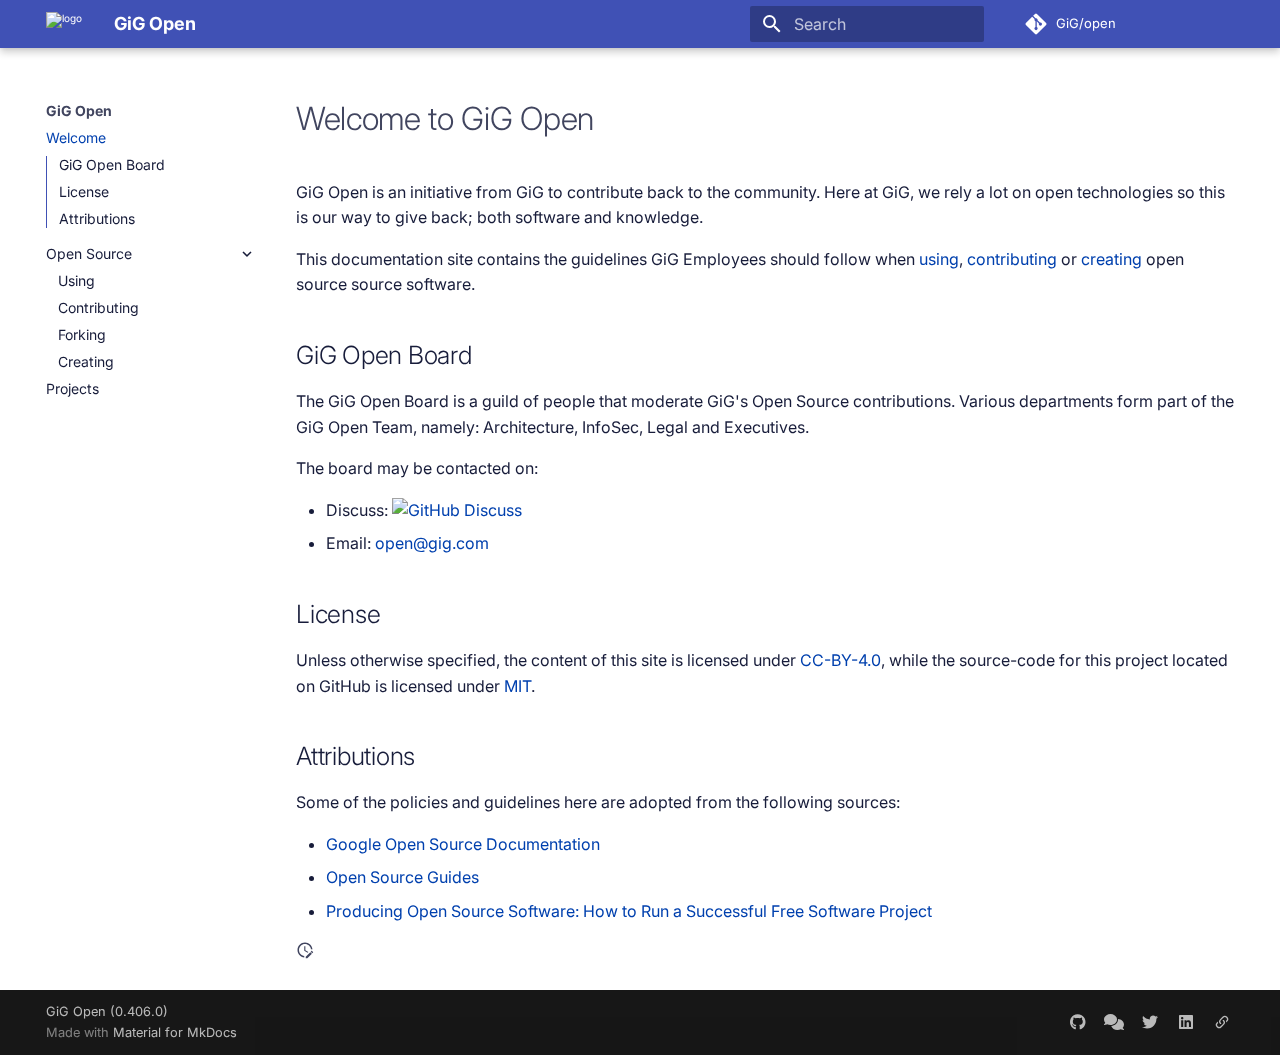
==== commit 0f35ca46: "deploy: 92793ee0848b417bd3de49d3c7f2c0b6bd123f96" ====
--- a/index.html
+++ b/index.html
@@ -3,4 +3,4 @@
 
     const el = document.createElement('pwa-update');
     document.body.appendChild(el);
-</script></head> <body dir=ltr data-md-color-scheme=preference data-md-color-primary=indigo data-md-color-accent=indigo> <input class=md-toggle data-md-toggle=drawer type=checkbox id=__drawer autocomplete=off> <input class=md-toggle data-md-toggle=search type=checkbox id=__search autocomplete=off> <label class=md-overlay for=__drawer></label> <div data-md-component=skip> <a href=#welcome-to-gig-open class=md-skip> Skip to content </a> </div> <div data-md-component=announce> </div> <header class="md-header md-header--shadow" data-md-component=header> <nav class="md-header__inner md-grid" aria-label=Header> <a href=. title="GiG Open" class="md-header__button md-logo" aria-label="GiG Open" data-md-component=logo> <img src="assets/images/GiG logo_vector-04.svg" alt=logo> </a> <label class="md-header__button md-icon" for=__drawer> <svg xmlns=http://www.w3.org/2000/svg viewbox="0 0 24 24"><path d="M3 6h18v2H3zm0 5h18v2H3zm0 5h18v2H3z"/></svg> </label> <div class=md-header__title data-md-component=header-title> <div class=md-header__ellipsis> <div class=md-header__topic> <span class=md-ellipsis> GiG Open </span> </div> <div class=md-header__topic data-md-component=header-topic> <span class=md-ellipsis> Welcome </span> </div> </div> </div> <label class="md-header__button md-icon" for=__search> <svg xmlns=http://www.w3.org/2000/svg viewbox="0 0 24 24"><path d="M9.5 3A6.5 6.5 0 0 1 16 9.5c0 1.61-.59 3.09-1.56 4.23l.27.27h.79l5 5-1.5 1.5-5-5v-.79l-.27-.27A6.52 6.52 0 0 1 9.5 16 6.5 6.5 0 0 1 3 9.5 6.5 6.5 0 0 1 9.5 3m0 2C7 5 5 7 5 9.5S7 14 9.5 14 14 12 14 9.5 12 5 9.5 5"/></svg> </label> <div class=md-search data-md-component=search role=dialog> <label class=md-search__overlay for=__search></label> <div class=md-search__inner role=search> <form class=md-search__form name=search> <input type=text class=md-search__input name=query aria-label=Search placeholder=Search autocapitalize=off autocorrect=off autocomplete=off spellcheck=false data-md-component=search-query required> <label class="md-search__icon md-icon" for=__search> <svg xmlns=http://www.w3.org/2000/svg viewbox="0 0 24 24"><path d="M9.5 3A6.5 6.5 0 0 1 16 9.5c0 1.61-.59 3.09-1.56 4.23l.27.27h.79l5 5-1.5 1.5-5-5v-.79l-.27-.27A6.52 6.52 0 0 1 9.5 16 6.5 6.5 0 0 1 3 9.5 6.5 6.5 0 0 1 9.5 3m0 2C7 5 5 7 5 9.5S7 14 9.5 14 14 12 14 9.5 12 5 9.5 5"/></svg> <svg xmlns=http://www.w3.org/2000/svg viewbox="0 0 24 24"><path d="M20 11v2H8l5.5 5.5-1.42 1.42L4.16 12l7.92-7.92L13.5 5.5 8 11z"/></svg> </label> <nav class=md-search__options aria-label=Search> <button type=reset class="md-search__icon md-icon" title=Clear aria-label=Clear tabindex=-1> <svg xmlns=http://www.w3.org/2000/svg viewbox="0 0 24 24"><path d="M19 6.41 17.59 5 12 10.59 6.41 5 5 6.41 10.59 12 5 17.59 6.41 19 12 13.41 17.59 19 19 17.59 13.41 12z"/></svg> </button> </nav> </form> <div class=md-search__output> <div class=md-search__scrollwrap tabindex=0 data-md-scrollfix> <div class=md-search-result data-md-component=search-result> <div class=md-search-result__meta> Initializing search </div> <ol class=md-search-result__list role=presentation></ol> </div> </div> </div> </div> </div> <div class=md-header__source> <a href=https://github.com/GiG/open title="Go to repository" class=md-source data-md-component=source> <div class="md-source__icon md-icon"> <svg xmlns=http://www.w3.org/2000/svg viewbox="0 0 448 512"><!-- Font Awesome Free 6.7.1 by @fontawesome - https://fontawesome.com License - https://fontawesome.com/license/free (Icons: CC BY 4.0, Fonts: SIL OFL 1.1, Code: MIT License) Copyright 2024 Fonticons, Inc.--><path d="M439.55 236.05 244 40.45a28.87 28.87 0 0 0-40.81 0l-40.66 40.63 51.52 51.52c27.06-9.14 52.68 16.77 43.39 43.68l49.66 49.66c34.23-11.8 61.18 31 35.47 56.69-26.49 26.49-70.21-2.87-56-37.34L240.22 199v121.85c25.3 12.54 22.26 41.85 9.08 55a34.34 34.34 0 0 1-48.55 0c-17.57-17.6-11.07-46.91 11.25-56v-123c-20.8-8.51-24.6-30.74-18.64-45L142.57 101 8.45 235.14a28.86 28.86 0 0 0 0 40.81l195.61 195.6a28.86 28.86 0 0 0 40.8 0l194.69-194.69a28.86 28.86 0 0 0 0-40.81"/></svg> </div> <div class=md-source__repository> GiG/open </div> </a> </div> </nav> </header> <div class=md-container data-md-component=container> <main class=md-main data-md-component=main> <div class="md-main__inner md-grid"> <div class="md-sidebar md-sidebar--primary" data-md-component=sidebar data-md-type=navigation> <div class=md-sidebar__scrollwrap> <div class=md-sidebar__inner> <nav class="md-nav md-nav--primary md-nav--integrated" aria-label=Navigation data-md-level=0> <label class=md-nav__title for=__drawer> <a href=. title="GiG Open" class="md-nav__button md-logo" aria-label="GiG Open" data-md-component=logo> <img src="assets/images/GiG logo_vector-04.svg" alt=logo> </a> GiG Open </label> <div class=md-nav__source> <a href=https://github.com/GiG/open title="Go to repository" class=md-source data-md-component=source> <div class="md-source__icon md-icon"> <svg xmlns=http://www.w3.org/2000/svg viewbox="0 0 448 512"><!-- Font Awesome Free 6.7.1 by @fontawesome - https://fontawesome.com License - https://fontawesome.com/license/free (Icons: CC BY 4.0, Fonts: SIL OFL 1.1, Code: MIT License) Copyright 2024 Fonticons, Inc.--><path d="M439.55 236.05 244 40.45a28.87 28.87 0 0 0-40.81 0l-40.66 40.63 51.52 51.52c27.06-9.14 52.68 16.77 43.39 43.68l49.66 49.66c34.23-11.8 61.18 31 35.47 56.69-26.49 26.49-70.21-2.87-56-37.34L240.22 199v121.85c25.3 12.54 22.26 41.85 9.08 55a34.34 34.34 0 0 1-48.55 0c-17.57-17.6-11.07-46.91 11.25-56v-123c-20.8-8.51-24.6-30.74-18.64-45L142.57 101 8.45 235.14a28.86 28.86 0 0 0 0 40.81l195.61 195.6a28.86 28.86 0 0 0 40.8 0l194.69-194.69a28.86 28.86 0 0 0 0-40.81"/></svg> </div> <div class=md-source__repository> GiG/open </div> </a> </div> <ul class=md-nav__list data-md-scrollfix> <li class="md-nav__item md-nav__item--active"> <input class="md-nav__toggle md-toggle" type=checkbox id=__toc> <label class="md-nav__link md-nav__link--active" for=__toc> <span class=md-ellipsis> Welcome </span> <span class="md-nav__icon md-icon"></span> </label> <a href=. class="md-nav__link md-nav__link--active"> <span class=md-ellipsis> Welcome </span> </a> <nav class="md-nav md-nav--secondary" aria-label="Table of contents"> <label class=md-nav__title for=__toc> <span class="md-nav__icon md-icon"></span> Table of contents </label> <ul class=md-nav__list data-md-component=toc data-md-scrollfix> <li class=md-nav__item> <a href=#gig-open-board class=md-nav__link> <span class=md-ellipsis> GiG Open Board </span> </a> </li> <li class=md-nav__item> <a href=#license class=md-nav__link> <span class=md-ellipsis> License </span> </a> </li> <li class=md-nav__item> <a href=#attributions class=md-nav__link> <span class=md-ellipsis> Attributions </span> </a> </li> </ul> </nav> </li> <li class="md-nav__item md-nav__item--nested"> <input class="md-nav__toggle md-toggle md-toggle--indeterminate" type=checkbox id=__nav_2> <label class=md-nav__link for=__nav_2 id=__nav_2_label tabindex=0> <span class=md-ellipsis> Open Source </span> <span class="md-nav__icon md-icon"></span> </label> <nav class=md-nav data-md-level=1 aria-labelledby=__nav_2_label aria-expanded=false> <label class=md-nav__title for=__nav_2> <span class="md-nav__icon md-icon"></span> Open Source </label> <ul class=md-nav__list data-md-scrollfix> <li class=md-nav__item> <a href=open-source/using/ class=md-nav__link> <span class=md-ellipsis> Using </span> </a> </li> <li class=md-nav__item> <a href=open-source/contributing/ class=md-nav__link> <span class=md-ellipsis> Contributing </span> </a> </li> <li class=md-nav__item> <a href=open-source/forking/ class=md-nav__link> <span class=md-ellipsis> Forking </span> </a> </li> <li class=md-nav__item> <a href=open-source/creating/ class=md-nav__link> <span class=md-ellipsis> Creating </span> </a> </li> </ul> </nav> </li> <li class=md-nav__item> <a href=projects/ class=md-nav__link> <span class=md-ellipsis> Projects </span> </a> </li> </ul> </nav> </div> </div> </div> <div class=md-content data-md-component=content> <article class="md-content__inner md-typeset"> <h1 id=welcome-to-gig-open>Welcome to GiG Open<a class=headerlink href=#welcome-to-gig-open title="Permanent link">&para;</a></h1> <p>GiG Open is an initiative from GiG to contribute back to the community. Here at GiG, we rely a lot on open technologies so this is our way to give back; both software and knowledge.</p> <p>This documentation site contains the guidelines GiG Employees should follow when <a href=open-source/using/ >using</a>, <a href=open-source/contributing/ >contributing</a> or <a href=open-source/creating/ >creating</a> open source source software.</p> <h2 id=gig-open-board>GiG Open Board<a class=headerlink href=#gig-open-board title="Permanent link">&para;</a></h2> <p>The GiG Open Board is a guild of people that moderate GiG's Open Source contributions. Various departments form part of the GiG Open Team, namely: Architecture, InfoSec, Legal and Executives.</p> <p>The board may be contacted on:</p> <ul> <li>Discuss: <a href=https://github.com/GiG/open/discussions><img alt="GitHub Discuss" src=https://img.shields.io/badge/GitHub-Discuss-brightgreen></a></li> <li>Email: <a href=mailto:open@gig.com>&#111;&#112;&#101;&#110;&#64;&#103;&#105;&#103;&#46;&#99;&#111;&#109;</a></li> </ul> <h2 id=license>License<a class=headerlink href=#license title="Permanent link">&para;</a></h2> <p>Unless otherwise specified, the content of this site is licensed under <a href=https://creativecommons.org/licenses/by/4.0/ >CC-BY-4.0</a>, while the source-code for this project located on GitHub is licensed under <a href=https://github.com/GiG/open/blob/master/LICENSE>MIT</a>.</p> <h2 id=attributions>Attributions<a class=headerlink href=#attributions title="Permanent link">&para;</a></h2> <p>Some of the policies and guidelines here are adopted from the following sources:</p> <ul> <li><a href=https://opensource.google/docs/ >Google Open Source Documentation</a></li> <li><a href=https://opensource.guide/ >Open Source Guides</a></li> <li><a href=https://producingoss.com/ >Producing Open Source Software: How to Run a Successful Free Software Project</a></li> </ul> <aside class=md-source-file> <span class=md-source-file__fact> <span class=md-icon title="Last update"> <svg xmlns=http://www.w3.org/2000/svg viewbox="0 0 24 24"><path d="M21 13.1c-.1 0-.3.1-.4.2l-1 1 2.1 2.1 1-1c.2-.2.2-.6 0-.8l-1.3-1.3c-.1-.1-.2-.2-.4-.2m-1.9 1.8-6.1 6V23h2.1l6.1-6.1zM12.5 7v5.2l4 2.4-1 1L11 13V7zM11 21.9c-5.1-.5-9-4.8-9-9.9C2 6.5 6.5 2 12 2c5.3 0 9.6 4.1 10 9.3-.3-.1-.6-.2-1-.2s-.7.1-1 .2C19.6 7.2 16.2 4 12 4c-4.4 0-8 3.6-8 8 0 4.1 3.1 7.5 7.1 7.9l-.1.2z"/></svg> </span> <span class="git-revision-date-localized-plugin git-revision-date-localized-plugin-timeago"><span class=timeago datetime=2020-12-22T09:40:58+00:00 locale=en></span></span><span class="git-revision-date-localized-plugin git-revision-date-localized-plugin-iso_date">2020-12-22</span> </span> </aside> </article> </div> <script>var target=document.getElementById(location.hash.slice(1));target&&target.name&&(target.checked=target.name.startsWith("__tabbed_"))</script> </div> </main> <footer class=md-footer> <div class="md-footer-meta md-typeset"> <div class="md-footer-meta__inner md-grid"> <div class=md-copyright> <div class=md-copyright__highlight> GiG Open (0.405.0) </div> Made with <a href=https://squidfunk.github.io/mkdocs-material/ target=_blank rel=noopener> Material for MkDocs </a> </div> <div class=md-social> <a href=https://github.com/GiG target=_blank rel=noopener title=github.com class=md-social__link> <svg xmlns=http://www.w3.org/2000/svg viewbox="0 0 496 512"><!-- Font Awesome Free 6.7.1 by @fontawesome - https://fontawesome.com License - https://fontawesome.com/license/free (Icons: CC BY 4.0, Fonts: SIL OFL 1.1, Code: MIT License) Copyright 2024 Fonticons, Inc.--><path d="M165.9 397.4c0 2-2.3 3.6-5.2 3.6-3.3.3-5.6-1.3-5.6-3.6 0-2 2.3-3.6 5.2-3.6 3-.3 5.6 1.3 5.6 3.6m-31.1-4.5c-.7 2 1.3 4.3 4.3 4.9 2.6 1 5.6 0 6.2-2s-1.3-4.3-4.3-5.2c-2.6-.7-5.5.3-6.2 2.3m44.2-1.7c-2.9.7-4.9 2.6-4.6 4.9.3 2 2.9 3.3 5.9 2.6 2.9-.7 4.9-2.6 4.6-4.6-.3-1.9-3-3.2-5.9-2.9M244.8 8C106.1 8 0 113.3 0 252c0 110.9 69.8 205.8 169.5 239.2 12.8 2.3 17.3-5.6 17.3-12.1 0-6.2-.3-40.4-.3-61.4 0 0-70 15-84.7-29.8 0 0-11.4-29.1-27.8-36.6 0 0-22.9-15.7 1.6-15.4 0 0 24.9 2 38.6 25.8 21.9 38.6 58.6 27.5 72.9 20.9 2.3-16 8.8-27.1 16-33.7-55.9-6.2-112.3-14.3-112.3-110.5 0-27.5 7.6-41.3 23.6-58.9-2.6-6.5-11.1-33.3 2.6-67.9 20.9-6.5 69 27 69 27 20-5.6 41.5-8.5 62.8-8.5s42.8 2.9 62.8 8.5c0 0 48.1-33.6 69-27 13.7 34.7 5.2 61.4 2.6 67.9 16 17.7 25.8 31.5 25.8 58.9 0 96.5-58.9 104.2-114.8 110.5 9.2 7.9 17 22.9 17 46.4 0 33.7-.3 75.4-.3 83.6 0 6.5 4.6 14.4 17.3 12.1C428.2 457.8 496 362.9 496 252 496 113.3 383.5 8 244.8 8M97.2 352.9c-1.3 1-1 3.3.7 5.2 1.6 1.6 3.9 2.3 5.2 1 1.3-1 1-3.3-.7-5.2-1.6-1.6-3.9-2.3-5.2-1m-10.8-8.1c-.7 1.3.3 2.9 2.3 3.9 1.6 1 3.6.7 4.3-.7.7-1.3-.3-2.9-2.3-3.9-2-.6-3.6-.3-4.3.7m32.4 35.6c-1.6 1.3-1 4.3 1.3 6.2 2.3 2.3 5.2 2.6 6.5 1 1.3-1.3.7-4.3-1.3-6.2-2.2-2.3-5.2-2.6-6.5-1m-11.4-14.7c-1.6 1-1.6 3.6 0 5.9s4.3 3.3 5.6 2.3c1.6-1.3 1.6-3.9 0-6.2-1.4-2.3-4-3.3-5.6-2"/></svg> </a> <a href=https://github.com/GiG/open/discussions target=_blank rel=noopener title=github.com class=md-social__link> <svg xmlns=http://www.w3.org/2000/svg viewbox="0 0 640 512"><!-- Font Awesome Free 6.7.1 by @fontawesome - https://fontawesome.com License - https://fontawesome.com/license/free (Icons: CC BY 4.0, Fonts: SIL OFL 1.1, Code: MIT License) Copyright 2024 Fonticons, Inc.--><path d="M208 352c114.9 0 208-78.8 208-176S322.9 0 208 0 0 78.8 0 176c0 38.6 14.7 74.3 39.6 103.4-3.5 9.4-8.7 17.7-14.2 24.7-4.8 6.2-9.7 11-13.3 14.3-1.8 1.6-3.3 2.9-4.3 3.7-.5.4-.9.7-1.1.8l-.2.2C1 327.2-1.4 334.4.8 340.9S9.1 352 16 352c21.8 0 43.8-5.6 62.1-12.5 9.2-3.5 17.8-7.4 25.2-11.4C134.1 343.3 169.8 352 208 352m240-176c0 112.3-99.1 196.9-216.5 207 24.3 74.4 104.9 129 200.5 129 38.2 0 73.9-8.7 104.7-23.9 7.5 4 16 7.9 25.2 11.4 18.3 6.9 40.3 12.5 62.1 12.5 6.9 0 13.1-4.5 15.2-11.1s-.2-13.8-5.8-17.9l-.2-.2c-.2-.2-.6-.4-1.1-.8-1-.8-2.5-2-4.3-3.7-3.6-3.3-8.5-8.1-13.3-14.3-5.5-7-10.7-15.4-14.2-24.7 24.9-29 39.6-64.7 39.6-103.4 0-92.8-84.9-168.9-192.6-175.5.4 5.1.6 10.3.6 15.5z"/></svg> </a> <a href=https://twitter.com/GIG_online target=_blank rel=noopener title=twitter.com class=md-social__link> <svg xmlns=http://www.w3.org/2000/svg viewbox="0 0 512 512"><!-- Font Awesome Free 6.7.1 by @fontawesome - https://fontawesome.com License - https://fontawesome.com/license/free (Icons: CC BY 4.0, Fonts: SIL OFL 1.1, Code: MIT License) Copyright 2024 Fonticons, Inc.--><path d="M459.37 151.716c.325 4.548.325 9.097.325 13.645 0 138.72-105.583 298.558-298.558 298.558-59.452 0-114.68-17.219-161.137-47.106 8.447.974 16.568 1.299 25.34 1.299 49.055 0 94.213-16.568 130.274-44.832-46.132-.975-84.792-31.188-98.112-72.772 6.498.974 12.995 1.624 19.818 1.624 9.421 0 18.843-1.3 27.614-3.573-48.081-9.747-84.143-51.98-84.143-102.985v-1.299c13.969 7.797 30.214 12.67 47.431 13.319-28.264-18.843-46.781-51.005-46.781-87.391 0-19.492 5.197-37.36 14.294-52.954 51.655 63.675 129.3 105.258 216.365 109.807-1.624-7.797-2.599-15.918-2.599-24.04 0-57.828 46.782-104.934 104.934-104.934 30.213 0 57.502 12.67 76.67 33.137 23.715-4.548 46.456-13.32 66.599-25.34-7.798 24.366-24.366 44.833-46.132 57.827 21.117-2.273 41.584-8.122 60.426-16.243-14.292 20.791-32.161 39.308-52.628 54.253"/></svg> </a> <a href=https://linkedin.com/company/gig-gaming-innovation-group/ target=_blank rel=noopener title=linkedin.com class=md-social__link> <svg xmlns=http://www.w3.org/2000/svg viewbox="0 0 448 512"><!-- Font Awesome Free 6.7.1 by @fontawesome - https://fontawesome.com License - https://fontawesome.com/license/free (Icons: CC BY 4.0, Fonts: SIL OFL 1.1, Code: MIT License) Copyright 2024 Fonticons, Inc.--><path d="M416 32H31.9C14.3 32 0 46.5 0 64.3v383.4C0 465.5 14.3 480 31.9 480H416c17.6 0 32-14.5 32-32.3V64.3c0-17.8-14.4-32.3-32-32.3M135.4 416H69V202.2h66.5V416zm-33.2-243c-21.3 0-38.5-17.3-38.5-38.5S80.9 96 102.2 96c21.2 0 38.5 17.3 38.5 38.5 0 21.3-17.2 38.5-38.5 38.5m282.1 243h-66.4V312c0-24.8-.5-56.7-34.5-56.7-34.6 0-39.9 27-39.9 54.9V416h-66.4V202.2h63.7v29.2h.9c8.9-16.8 30.6-34.5 62.9-34.5 67.2 0 79.7 44.3 79.7 101.9z"/></svg> </a> <a href=https://gig.com target=_blank rel=noopener title=gig.com class=md-social__link> <svg xmlns=http://www.w3.org/2000/svg viewbox="0 0 24 24"><path d="M10.59 13.41c.41.39.41 1.03 0 1.42-.39.39-1.03.39-1.42 0a5.003 5.003 0 0 1 0-7.07l3.54-3.54a5.003 5.003 0 0 1 7.07 0 5.003 5.003 0 0 1 0 7.07l-1.49 1.49c.01-.82-.12-1.64-.4-2.42l.47-.48a2.98 2.98 0 0 0 0-4.24 2.98 2.98 0 0 0-4.24 0l-3.53 3.53a2.98 2.98 0 0 0 0 4.24m2.82-4.24c.39-.39 1.03-.39 1.42 0a5.003 5.003 0 0 1 0 7.07l-3.54 3.54a5.003 5.003 0 0 1-7.07 0 5.003 5.003 0 0 1 0-7.07l1.49-1.49c-.01.82.12 1.64.4 2.43l-.47.47a2.98 2.98 0 0 0 0 4.24 2.98 2.98 0 0 0 4.24 0l3.53-3.53a2.98 2.98 0 0 0 0-4.24.973.973 0 0 1 0-1.42"/></svg> </a> </div> </div> </div> </footer> </div> <div class=md-dialog data-md-component=dialog> <div class="md-dialog__inner md-typeset"></div> </div> <script id=__config type=application/json>{"base": ".", "features": ["navigation.instant", "navigation.expand", "toc.integrate"], "search": "assets/javascripts/workers/search.6ce7567c.min.js", "translations": {"clipboard.copied": "Copied to clipboard", "clipboard.copy": "Copy to clipboard", "search.result.more.one": "1 more on this page", "search.result.more.other": "# more on this page", "search.result.none": "No matching documents", "search.result.one": "1 matching document", "search.result.other": "# matching documents", "search.result.placeholder": "Type to start searching", "search.result.term.missing": "Missing", "select.version": "Select version"}}</script> <script src=assets/javascripts/bundle.88dd0f4e.min.js></script> <script src=js/timeago.min.js></script> <script src=js/timeago_mkdocs_material.js></script> </body> </html>+</script></head> <body dir=ltr data-md-color-scheme=preference data-md-color-primary=indigo data-md-color-accent=indigo> <input class=md-toggle data-md-toggle=drawer type=checkbox id=__drawer autocomplete=off> <input class=md-toggle data-md-toggle=search type=checkbox id=__search autocomplete=off> <label class=md-overlay for=__drawer></label> <div data-md-component=skip> <a href=#welcome-to-gig-open class=md-skip> Skip to content </a> </div> <div data-md-component=announce> </div> <header class="md-header md-header--shadow" data-md-component=header> <nav class="md-header__inner md-grid" aria-label=Header> <a href=. title="GiG Open" class="md-header__button md-logo" aria-label="GiG Open" data-md-component=logo> <img src="assets/images/GiG logo_vector-04.svg" alt=logo> </a> <label class="md-header__button md-icon" for=__drawer> <svg xmlns=http://www.w3.org/2000/svg viewbox="0 0 24 24"><path d="M3 6h18v2H3zm0 5h18v2H3zm0 5h18v2H3z"/></svg> </label> <div class=md-header__title data-md-component=header-title> <div class=md-header__ellipsis> <div class=md-header__topic> <span class=md-ellipsis> GiG Open </span> </div> <div class=md-header__topic data-md-component=header-topic> <span class=md-ellipsis> Welcome </span> </div> </div> </div> <label class="md-header__button md-icon" for=__search> <svg xmlns=http://www.w3.org/2000/svg viewbox="0 0 24 24"><path d="M9.5 3A6.5 6.5 0 0 1 16 9.5c0 1.61-.59 3.09-1.56 4.23l.27.27h.79l5 5-1.5 1.5-5-5v-.79l-.27-.27A6.52 6.52 0 0 1 9.5 16 6.5 6.5 0 0 1 3 9.5 6.5 6.5 0 0 1 9.5 3m0 2C7 5 5 7 5 9.5S7 14 9.5 14 14 12 14 9.5 12 5 9.5 5"/></svg> </label> <div class=md-search data-md-component=search role=dialog> <label class=md-search__overlay for=__search></label> <div class=md-search__inner role=search> <form class=md-search__form name=search> <input type=text class=md-search__input name=query aria-label=Search placeholder=Search autocapitalize=off autocorrect=off autocomplete=off spellcheck=false data-md-component=search-query required> <label class="md-search__icon md-icon" for=__search> <svg xmlns=http://www.w3.org/2000/svg viewbox="0 0 24 24"><path d="M9.5 3A6.5 6.5 0 0 1 16 9.5c0 1.61-.59 3.09-1.56 4.23l.27.27h.79l5 5-1.5 1.5-5-5v-.79l-.27-.27A6.52 6.52 0 0 1 9.5 16 6.5 6.5 0 0 1 3 9.5 6.5 6.5 0 0 1 9.5 3m0 2C7 5 5 7 5 9.5S7 14 9.5 14 14 12 14 9.5 12 5 9.5 5"/></svg> <svg xmlns=http://www.w3.org/2000/svg viewbox="0 0 24 24"><path d="M20 11v2H8l5.5 5.5-1.42 1.42L4.16 12l7.92-7.92L13.5 5.5 8 11z"/></svg> </label> <nav class=md-search__options aria-label=Search> <button type=reset class="md-search__icon md-icon" title=Clear aria-label=Clear tabindex=-1> <svg xmlns=http://www.w3.org/2000/svg viewbox="0 0 24 24"><path d="M19 6.41 17.59 5 12 10.59 6.41 5 5 6.41 10.59 12 5 17.59 6.41 19 12 13.41 17.59 19 19 17.59 13.41 12z"/></svg> </button> </nav> </form> <div class=md-search__output> <div class=md-search__scrollwrap tabindex=0 data-md-scrollfix> <div class=md-search-result data-md-component=search-result> <div class=md-search-result__meta> Initializing search </div> <ol class=md-search-result__list role=presentation></ol> </div> </div> </div> </div> </div> <div class=md-header__source> <a href=https://github.com/GiG/open title="Go to repository" class=md-source data-md-component=source> <div class="md-source__icon md-icon"> <svg xmlns=http://www.w3.org/2000/svg viewbox="0 0 448 512"><!-- Font Awesome Free 6.7.1 by @fontawesome - https://fontawesome.com License - https://fontawesome.com/license/free (Icons: CC BY 4.0, Fonts: SIL OFL 1.1, Code: MIT License) Copyright 2024 Fonticons, Inc.--><path d="M439.55 236.05 244 40.45a28.87 28.87 0 0 0-40.81 0l-40.66 40.63 51.52 51.52c27.06-9.14 52.68 16.77 43.39 43.68l49.66 49.66c34.23-11.8 61.18 31 35.47 56.69-26.49 26.49-70.21-2.87-56-37.34L240.22 199v121.85c25.3 12.54 22.26 41.85 9.08 55a34.34 34.34 0 0 1-48.55 0c-17.57-17.6-11.07-46.91 11.25-56v-123c-20.8-8.51-24.6-30.74-18.64-45L142.57 101 8.45 235.14a28.86 28.86 0 0 0 0 40.81l195.61 195.6a28.86 28.86 0 0 0 40.8 0l194.69-194.69a28.86 28.86 0 0 0 0-40.81"/></svg> </div> <div class=md-source__repository> GiG/open </div> </a> </div> </nav> </header> <div class=md-container data-md-component=container> <main class=md-main data-md-component=main> <div class="md-main__inner md-grid"> <div class="md-sidebar md-sidebar--primary" data-md-component=sidebar data-md-type=navigation> <div class=md-sidebar__scrollwrap> <div class=md-sidebar__inner> <nav class="md-nav md-nav--primary md-nav--integrated" aria-label=Navigation data-md-level=0> <label class=md-nav__title for=__drawer> <a href=. title="GiG Open" class="md-nav__button md-logo" aria-label="GiG Open" data-md-component=logo> <img src="assets/images/GiG logo_vector-04.svg" alt=logo> </a> GiG Open </label> <div class=md-nav__source> <a href=https://github.com/GiG/open title="Go to repository" class=md-source data-md-component=source> <div class="md-source__icon md-icon"> <svg xmlns=http://www.w3.org/2000/svg viewbox="0 0 448 512"><!-- Font Awesome Free 6.7.1 by @fontawesome - https://fontawesome.com License - https://fontawesome.com/license/free (Icons: CC BY 4.0, Fonts: SIL OFL 1.1, Code: MIT License) Copyright 2024 Fonticons, Inc.--><path d="M439.55 236.05 244 40.45a28.87 28.87 0 0 0-40.81 0l-40.66 40.63 51.52 51.52c27.06-9.14 52.68 16.77 43.39 43.68l49.66 49.66c34.23-11.8 61.18 31 35.47 56.69-26.49 26.49-70.21-2.87-56-37.34L240.22 199v121.85c25.3 12.54 22.26 41.85 9.08 55a34.34 34.34 0 0 1-48.55 0c-17.57-17.6-11.07-46.91 11.25-56v-123c-20.8-8.51-24.6-30.74-18.64-45L142.57 101 8.45 235.14a28.86 28.86 0 0 0 0 40.81l195.61 195.6a28.86 28.86 0 0 0 40.8 0l194.69-194.69a28.86 28.86 0 0 0 0-40.81"/></svg> </div> <div class=md-source__repository> GiG/open </div> </a> </div> <ul class=md-nav__list data-md-scrollfix> <li class="md-nav__item md-nav__item--active"> <input class="md-nav__toggle md-toggle" type=checkbox id=__toc> <label class="md-nav__link md-nav__link--active" for=__toc> <span class=md-ellipsis> Welcome </span> <span class="md-nav__icon md-icon"></span> </label> <a href=. class="md-nav__link md-nav__link--active"> <span class=md-ellipsis> Welcome </span> </a> <nav class="md-nav md-nav--secondary" aria-label="Table of contents"> <label class=md-nav__title for=__toc> <span class="md-nav__icon md-icon"></span> Table of contents </label> <ul class=md-nav__list data-md-component=toc data-md-scrollfix> <li class=md-nav__item> <a href=#gig-open-board class=md-nav__link> <span class=md-ellipsis> GiG Open Board </span> </a> </li> <li class=md-nav__item> <a href=#license class=md-nav__link> <span class=md-ellipsis> License </span> </a> </li> <li class=md-nav__item> <a href=#attributions class=md-nav__link> <span class=md-ellipsis> Attributions </span> </a> </li> </ul> </nav> </li> <li class="md-nav__item md-nav__item--nested"> <input class="md-nav__toggle md-toggle md-toggle--indeterminate" type=checkbox id=__nav_2> <label class=md-nav__link for=__nav_2 id=__nav_2_label tabindex=0> <span class=md-ellipsis> Open Source </span> <span class="md-nav__icon md-icon"></span> </label> <nav class=md-nav data-md-level=1 aria-labelledby=__nav_2_label aria-expanded=false> <label class=md-nav__title for=__nav_2> <span class="md-nav__icon md-icon"></span> Open Source </label> <ul class=md-nav__list data-md-scrollfix> <li class=md-nav__item> <a href=open-source/using/ class=md-nav__link> <span class=md-ellipsis> Using </span> </a> </li> <li class=md-nav__item> <a href=open-source/contributing/ class=md-nav__link> <span class=md-ellipsis> Contributing </span> </a> </li> <li class=md-nav__item> <a href=open-source/forking/ class=md-nav__link> <span class=md-ellipsis> Forking </span> </a> </li> <li class=md-nav__item> <a href=open-source/creating/ class=md-nav__link> <span class=md-ellipsis> Creating </span> </a> </li> </ul> </nav> </li> <li class=md-nav__item> <a href=projects/ class=md-nav__link> <span class=md-ellipsis> Projects </span> </a> </li> </ul> </nav> </div> </div> </div> <div class=md-content data-md-component=content> <article class="md-content__inner md-typeset"> <h1 id=welcome-to-gig-open>Welcome to GiG Open<a class=headerlink href=#welcome-to-gig-open title="Permanent link">&para;</a></h1> <p>GiG Open is an initiative from GiG to contribute back to the community. Here at GiG, we rely a lot on open technologies so this is our way to give back; both software and knowledge.</p> <p>This documentation site contains the guidelines GiG Employees should follow when <a href=open-source/using/ >using</a>, <a href=open-source/contributing/ >contributing</a> or <a href=open-source/creating/ >creating</a> open source source software.</p> <h2 id=gig-open-board>GiG Open Board<a class=headerlink href=#gig-open-board title="Permanent link">&para;</a></h2> <p>The GiG Open Board is a guild of people that moderate GiG's Open Source contributions. Various departments form part of the GiG Open Team, namely: Architecture, InfoSec, Legal and Executives.</p> <p>The board may be contacted on:</p> <ul> <li>Discuss: <a href=https://github.com/GiG/open/discussions><img alt="GitHub Discuss" src=https://img.shields.io/badge/GitHub-Discuss-brightgreen></a></li> <li>Email: <a href=mailto:open@gig.com>&#111;&#112;&#101;&#110;&#64;&#103;&#105;&#103;&#46;&#99;&#111;&#109;</a></li> </ul> <h2 id=license>License<a class=headerlink href=#license title="Permanent link">&para;</a></h2> <p>Unless otherwise specified, the content of this site is licensed under <a href=https://creativecommons.org/licenses/by/4.0/ >CC-BY-4.0</a>, while the source-code for this project located on GitHub is licensed under <a href=https://github.com/GiG/open/blob/master/LICENSE>MIT</a>.</p> <h2 id=attributions>Attributions<a class=headerlink href=#attributions title="Permanent link">&para;</a></h2> <p>Some of the policies and guidelines here are adopted from the following sources:</p> <ul> <li><a href=https://opensource.google/docs/ >Google Open Source Documentation</a></li> <li><a href=https://opensource.guide/ >Open Source Guides</a></li> <li><a href=https://producingoss.com/ >Producing Open Source Software: How to Run a Successful Free Software Project</a></li> </ul> <aside class=md-source-file> <span class=md-source-file__fact> <span class=md-icon title="Last update"> <svg xmlns=http://www.w3.org/2000/svg viewbox="0 0 24 24"><path d="M21 13.1c-.1 0-.3.1-.4.2l-1 1 2.1 2.1 1-1c.2-.2.2-.6 0-.8l-1.3-1.3c-.1-.1-.2-.2-.4-.2m-1.9 1.8-6.1 6V23h2.1l6.1-6.1zM12.5 7v5.2l4 2.4-1 1L11 13V7zM11 21.9c-5.1-.5-9-4.8-9-9.9C2 6.5 6.5 2 12 2c5.3 0 9.6 4.1 10 9.3-.3-.1-.6-.2-1-.2s-.7.1-1 .2C19.6 7.2 16.2 4 12 4c-4.4 0-8 3.6-8 8 0 4.1 3.1 7.5 7.1 7.9l-.1.2z"/></svg> </span> <span class="git-revision-date-localized-plugin git-revision-date-localized-plugin-timeago"><span class=timeago datetime=2020-12-22T09:40:58+00:00 locale=en></span></span><span class="git-revision-date-localized-plugin git-revision-date-localized-plugin-iso_date">2020-12-22</span> </span> </aside> </article> </div> <script>var target=document.getElementById(location.hash.slice(1));target&&target.name&&(target.checked=target.name.startsWith("__tabbed_"))</script> </div> </main> <footer class=md-footer> <div class="md-footer-meta md-typeset"> <div class="md-footer-meta__inner md-grid"> <div class=md-copyright> <div class=md-copyright__highlight> GiG Open (0.406.0) </div> Made with <a href=https://squidfunk.github.io/mkdocs-material/ target=_blank rel=noopener> Material for MkDocs </a> </div> <div class=md-social> <a href=https://github.com/GiG target=_blank rel=noopener title=github.com class=md-social__link> <svg xmlns=http://www.w3.org/2000/svg viewbox="0 0 496 512"><!-- Font Awesome Free 6.7.1 by @fontawesome - https://fontawesome.com License - https://fontawesome.com/license/free (Icons: CC BY 4.0, Fonts: SIL OFL 1.1, Code: MIT License) Copyright 2024 Fonticons, Inc.--><path d="M165.9 397.4c0 2-2.3 3.6-5.2 3.6-3.3.3-5.6-1.3-5.6-3.6 0-2 2.3-3.6 5.2-3.6 3-.3 5.6 1.3 5.6 3.6m-31.1-4.5c-.7 2 1.3 4.3 4.3 4.9 2.6 1 5.6 0 6.2-2s-1.3-4.3-4.3-5.2c-2.6-.7-5.5.3-6.2 2.3m44.2-1.7c-2.9.7-4.9 2.6-4.6 4.9.3 2 2.9 3.3 5.9 2.6 2.9-.7 4.9-2.6 4.6-4.6-.3-1.9-3-3.2-5.9-2.9M244.8 8C106.1 8 0 113.3 0 252c0 110.9 69.8 205.8 169.5 239.2 12.8 2.3 17.3-5.6 17.3-12.1 0-6.2-.3-40.4-.3-61.4 0 0-70 15-84.7-29.8 0 0-11.4-29.1-27.8-36.6 0 0-22.9-15.7 1.6-15.4 0 0 24.9 2 38.6 25.8 21.9 38.6 58.6 27.5 72.9 20.9 2.3-16 8.8-27.1 16-33.7-55.9-6.2-112.3-14.3-112.3-110.5 0-27.5 7.6-41.3 23.6-58.9-2.6-6.5-11.1-33.3 2.6-67.9 20.9-6.5 69 27 69 27 20-5.6 41.5-8.5 62.8-8.5s42.8 2.9 62.8 8.5c0 0 48.1-33.6 69-27 13.7 34.7 5.2 61.4 2.6 67.9 16 17.7 25.8 31.5 25.8 58.9 0 96.5-58.9 104.2-114.8 110.5 9.2 7.9 17 22.9 17 46.4 0 33.7-.3 75.4-.3 83.6 0 6.5 4.6 14.4 17.3 12.1C428.2 457.8 496 362.9 496 252 496 113.3 383.5 8 244.8 8M97.2 352.9c-1.3 1-1 3.3.7 5.2 1.6 1.6 3.9 2.3 5.2 1 1.3-1 1-3.3-.7-5.2-1.6-1.6-3.9-2.3-5.2-1m-10.8-8.1c-.7 1.3.3 2.9 2.3 3.9 1.6 1 3.6.7 4.3-.7.7-1.3-.3-2.9-2.3-3.9-2-.6-3.6-.3-4.3.7m32.4 35.6c-1.6 1.3-1 4.3 1.3 6.2 2.3 2.3 5.2 2.6 6.5 1 1.3-1.3.7-4.3-1.3-6.2-2.2-2.3-5.2-2.6-6.5-1m-11.4-14.7c-1.6 1-1.6 3.6 0 5.9s4.3 3.3 5.6 2.3c1.6-1.3 1.6-3.9 0-6.2-1.4-2.3-4-3.3-5.6-2"/></svg> </a> <a href=https://github.com/GiG/open/discussions target=_blank rel=noopener title=github.com class=md-social__link> <svg xmlns=http://www.w3.org/2000/svg viewbox="0 0 640 512"><!-- Font Awesome Free 6.7.1 by @fontawesome - https://fontawesome.com License - https://fontawesome.com/license/free (Icons: CC BY 4.0, Fonts: SIL OFL 1.1, Code: MIT License) Copyright 2024 Fonticons, Inc.--><path d="M208 352c114.9 0 208-78.8 208-176S322.9 0 208 0 0 78.8 0 176c0 38.6 14.7 74.3 39.6 103.4-3.5 9.4-8.7 17.7-14.2 24.7-4.8 6.2-9.7 11-13.3 14.3-1.8 1.6-3.3 2.9-4.3 3.7-.5.4-.9.7-1.1.8l-.2.2C1 327.2-1.4 334.4.8 340.9S9.1 352 16 352c21.8 0 43.8-5.6 62.1-12.5 9.2-3.5 17.8-7.4 25.2-11.4C134.1 343.3 169.8 352 208 352m240-176c0 112.3-99.1 196.9-216.5 207 24.3 74.4 104.9 129 200.5 129 38.2 0 73.9-8.7 104.7-23.9 7.5 4 16 7.9 25.2 11.4 18.3 6.9 40.3 12.5 62.1 12.5 6.9 0 13.1-4.5 15.2-11.1s-.2-13.8-5.8-17.9l-.2-.2c-.2-.2-.6-.4-1.1-.8-1-.8-2.5-2-4.3-3.7-3.6-3.3-8.5-8.1-13.3-14.3-5.5-7-10.7-15.4-14.2-24.7 24.9-29 39.6-64.7 39.6-103.4 0-92.8-84.9-168.9-192.6-175.5.4 5.1.6 10.3.6 15.5z"/></svg> </a> <a href=https://twitter.com/GIG_online target=_blank rel=noopener title=twitter.com class=md-social__link> <svg xmlns=http://www.w3.org/2000/svg viewbox="0 0 512 512"><!-- Font Awesome Free 6.7.1 by @fontawesome - https://fontawesome.com License - https://fontawesome.com/license/free (Icons: CC BY 4.0, Fonts: SIL OFL 1.1, Code: MIT License) Copyright 2024 Fonticons, Inc.--><path d="M459.37 151.716c.325 4.548.325 9.097.325 13.645 0 138.72-105.583 298.558-298.558 298.558-59.452 0-114.68-17.219-161.137-47.106 8.447.974 16.568 1.299 25.34 1.299 49.055 0 94.213-16.568 130.274-44.832-46.132-.975-84.792-31.188-98.112-72.772 6.498.974 12.995 1.624 19.818 1.624 9.421 0 18.843-1.3 27.614-3.573-48.081-9.747-84.143-51.98-84.143-102.985v-1.299c13.969 7.797 30.214 12.67 47.431 13.319-28.264-18.843-46.781-51.005-46.781-87.391 0-19.492 5.197-37.36 14.294-52.954 51.655 63.675 129.3 105.258 216.365 109.807-1.624-7.797-2.599-15.918-2.599-24.04 0-57.828 46.782-104.934 104.934-104.934 30.213 0 57.502 12.67 76.67 33.137 23.715-4.548 46.456-13.32 66.599-25.34-7.798 24.366-24.366 44.833-46.132 57.827 21.117-2.273 41.584-8.122 60.426-16.243-14.292 20.791-32.161 39.308-52.628 54.253"/></svg> </a> <a href=https://linkedin.com/company/gig-gaming-innovation-group/ target=_blank rel=noopener title=linkedin.com class=md-social__link> <svg xmlns=http://www.w3.org/2000/svg viewbox="0 0 448 512"><!-- Font Awesome Free 6.7.1 by @fontawesome - https://fontawesome.com License - https://fontawesome.com/license/free (Icons: CC BY 4.0, Fonts: SIL OFL 1.1, Code: MIT License) Copyright 2024 Fonticons, Inc.--><path d="M416 32H31.9C14.3 32 0 46.5 0 64.3v383.4C0 465.5 14.3 480 31.9 480H416c17.6 0 32-14.5 32-32.3V64.3c0-17.8-14.4-32.3-32-32.3M135.4 416H69V202.2h66.5V416zm-33.2-243c-21.3 0-38.5-17.3-38.5-38.5S80.9 96 102.2 96c21.2 0 38.5 17.3 38.5 38.5 0 21.3-17.2 38.5-38.5 38.5m282.1 243h-66.4V312c0-24.8-.5-56.7-34.5-56.7-34.6 0-39.9 27-39.9 54.9V416h-66.4V202.2h63.7v29.2h.9c8.9-16.8 30.6-34.5 62.9-34.5 67.2 0 79.7 44.3 79.7 101.9z"/></svg> </a> <a href=https://gig.com target=_blank rel=noopener title=gig.com class=md-social__link> <svg xmlns=http://www.w3.org/2000/svg viewbox="0 0 24 24"><path d="M10.59 13.41c.41.39.41 1.03 0 1.42-.39.39-1.03.39-1.42 0a5.003 5.003 0 0 1 0-7.07l3.54-3.54a5.003 5.003 0 0 1 7.07 0 5.003 5.003 0 0 1 0 7.07l-1.49 1.49c.01-.82-.12-1.64-.4-2.42l.47-.48a2.98 2.98 0 0 0 0-4.24 2.98 2.98 0 0 0-4.24 0l-3.53 3.53a2.98 2.98 0 0 0 0 4.24m2.82-4.24c.39-.39 1.03-.39 1.42 0a5.003 5.003 0 0 1 0 7.07l-3.54 3.54a5.003 5.003 0 0 1-7.07 0 5.003 5.003 0 0 1 0-7.07l1.49-1.49c-.01.82.12 1.64.4 2.43l-.47.47a2.98 2.98 0 0 0 0 4.24 2.98 2.98 0 0 0 4.24 0l3.53-3.53a2.98 2.98 0 0 0 0-4.24.973.973 0 0 1 0-1.42"/></svg> </a> </div> </div> </div> </footer> </div> <div class=md-dialog data-md-component=dialog> <div class="md-dialog__inner md-typeset"></div> </div> <script id=__config type=application/json>{"base": ".", "features": ["navigation.instant", "navigation.expand", "toc.integrate"], "search": "assets/javascripts/workers/search.6ce7567c.min.js", "translations": {"clipboard.copied": "Copied to clipboard", "clipboard.copy": "Copy to clipboard", "search.result.more.one": "1 more on this page", "search.result.more.other": "# more on this page", "search.result.none": "No matching documents", "search.result.one": "1 matching document", "search.result.other": "# matching documents", "search.result.placeholder": "Type to start searching", "search.result.term.missing": "Missing", "select.version": "Select version"}}</script> <script src=assets/javascripts/bundle.88dd0f4e.min.js></script> <script src=js/timeago.min.js></script> <script src=js/timeago_mkdocs_material.js></script> </body> </html>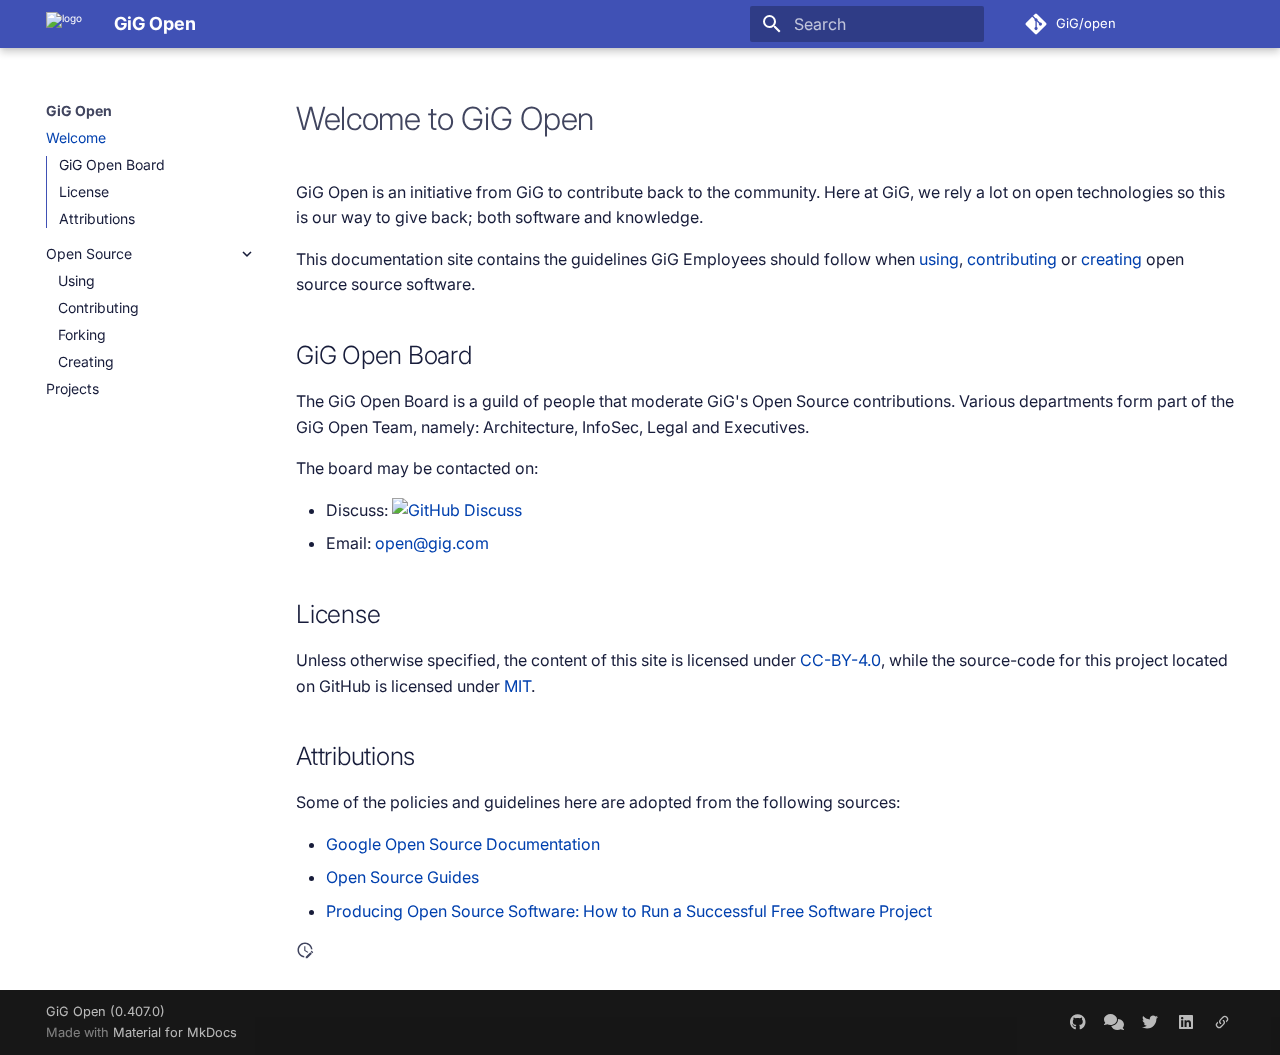
==== commit 597f0113: "deploy: 84283899e300b72b71318f325ca1f7e862c2a94a" ====
--- a/index.html
+++ b/index.html
@@ -3,4 +3,4 @@
 
     const el = document.createElement('pwa-update');
     document.body.appendChild(el);
-</script></head> <body dir=ltr data-md-color-scheme=preference data-md-color-primary=indigo data-md-color-accent=indigo> <input class=md-toggle data-md-toggle=drawer type=checkbox id=__drawer autocomplete=off> <input class=md-toggle data-md-toggle=search type=checkbox id=__search autocomplete=off> <label class=md-overlay for=__drawer></label> <div data-md-component=skip> <a href=#welcome-to-gig-open class=md-skip> Skip to content </a> </div> <div data-md-component=announce> </div> <header class="md-header md-header--shadow" data-md-component=header> <nav class="md-header__inner md-grid" aria-label=Header> <a href=. title="GiG Open" class="md-header__button md-logo" aria-label="GiG Open" data-md-component=logo> <img src="assets/images/GiG logo_vector-04.svg" alt=logo> </a> <label class="md-header__button md-icon" for=__drawer> <svg xmlns=http://www.w3.org/2000/svg viewbox="0 0 24 24"><path d="M3 6h18v2H3zm0 5h18v2H3zm0 5h18v2H3z"/></svg> </label> <div class=md-header__title data-md-component=header-title> <div class=md-header__ellipsis> <div class=md-header__topic> <span class=md-ellipsis> GiG Open </span> </div> <div class=md-header__topic data-md-component=header-topic> <span class=md-ellipsis> Welcome </span> </div> </div> </div> <label class="md-header__button md-icon" for=__search> <svg xmlns=http://www.w3.org/2000/svg viewbox="0 0 24 24"><path d="M9.5 3A6.5 6.5 0 0 1 16 9.5c0 1.61-.59 3.09-1.56 4.23l.27.27h.79l5 5-1.5 1.5-5-5v-.79l-.27-.27A6.52 6.52 0 0 1 9.5 16 6.5 6.5 0 0 1 3 9.5 6.5 6.5 0 0 1 9.5 3m0 2C7 5 5 7 5 9.5S7 14 9.5 14 14 12 14 9.5 12 5 9.5 5"/></svg> </label> <div class=md-search data-md-component=search role=dialog> <label class=md-search__overlay for=__search></label> <div class=md-search__inner role=search> <form class=md-search__form name=search> <input type=text class=md-search__input name=query aria-label=Search placeholder=Search autocapitalize=off autocorrect=off autocomplete=off spellcheck=false data-md-component=search-query required> <label class="md-search__icon md-icon" for=__search> <svg xmlns=http://www.w3.org/2000/svg viewbox="0 0 24 24"><path d="M9.5 3A6.5 6.5 0 0 1 16 9.5c0 1.61-.59 3.09-1.56 4.23l.27.27h.79l5 5-1.5 1.5-5-5v-.79l-.27-.27A6.52 6.52 0 0 1 9.5 16 6.5 6.5 0 0 1 3 9.5 6.5 6.5 0 0 1 9.5 3m0 2C7 5 5 7 5 9.5S7 14 9.5 14 14 12 14 9.5 12 5 9.5 5"/></svg> <svg xmlns=http://www.w3.org/2000/svg viewbox="0 0 24 24"><path d="M20 11v2H8l5.5 5.5-1.42 1.42L4.16 12l7.92-7.92L13.5 5.5 8 11z"/></svg> </label> <nav class=md-search__options aria-label=Search> <button type=reset class="md-search__icon md-icon" title=Clear aria-label=Clear tabindex=-1> <svg xmlns=http://www.w3.org/2000/svg viewbox="0 0 24 24"><path d="M19 6.41 17.59 5 12 10.59 6.41 5 5 6.41 10.59 12 5 17.59 6.41 19 12 13.41 17.59 19 19 17.59 13.41 12z"/></svg> </button> </nav> </form> <div class=md-search__output> <div class=md-search__scrollwrap tabindex=0 data-md-scrollfix> <div class=md-search-result data-md-component=search-result> <div class=md-search-result__meta> Initializing search </div> <ol class=md-search-result__list role=presentation></ol> </div> </div> </div> </div> </div> <div class=md-header__source> <a href=https://github.com/GiG/open title="Go to repository" class=md-source data-md-component=source> <div class="md-source__icon md-icon"> <svg xmlns=http://www.w3.org/2000/svg viewbox="0 0 448 512"><!-- Font Awesome Free 6.7.1 by @fontawesome - https://fontawesome.com License - https://fontawesome.com/license/free (Icons: CC BY 4.0, Fonts: SIL OFL 1.1, Code: MIT License) Copyright 2024 Fonticons, Inc.--><path d="M439.55 236.05 244 40.45a28.87 28.87 0 0 0-40.81 0l-40.66 40.63 51.52 51.52c27.06-9.14 52.68 16.77 43.39 43.68l49.66 49.66c34.23-11.8 61.18 31 35.47 56.69-26.49 26.49-70.21-2.87-56-37.34L240.22 199v121.85c25.3 12.54 22.26 41.85 9.08 55a34.34 34.34 0 0 1-48.55 0c-17.57-17.6-11.07-46.91 11.25-56v-123c-20.8-8.51-24.6-30.74-18.64-45L142.57 101 8.45 235.14a28.86 28.86 0 0 0 0 40.81l195.61 195.6a28.86 28.86 0 0 0 40.8 0l194.69-194.69a28.86 28.86 0 0 0 0-40.81"/></svg> </div> <div class=md-source__repository> GiG/open </div> </a> </div> </nav> </header> <div class=md-container data-md-component=container> <main class=md-main data-md-component=main> <div class="md-main__inner md-grid"> <div class="md-sidebar md-sidebar--primary" data-md-component=sidebar data-md-type=navigation> <div class=md-sidebar__scrollwrap> <div class=md-sidebar__inner> <nav class="md-nav md-nav--primary md-nav--integrated" aria-label=Navigation data-md-level=0> <label class=md-nav__title for=__drawer> <a href=. title="GiG Open" class="md-nav__button md-logo" aria-label="GiG Open" data-md-component=logo> <img src="assets/images/GiG logo_vector-04.svg" alt=logo> </a> GiG Open </label> <div class=md-nav__source> <a href=https://github.com/GiG/open title="Go to repository" class=md-source data-md-component=source> <div class="md-source__icon md-icon"> <svg xmlns=http://www.w3.org/2000/svg viewbox="0 0 448 512"><!-- Font Awesome Free 6.7.1 by @fontawesome - https://fontawesome.com License - https://fontawesome.com/license/free (Icons: CC BY 4.0, Fonts: SIL OFL 1.1, Code: MIT License) Copyright 2024 Fonticons, Inc.--><path d="M439.55 236.05 244 40.45a28.87 28.87 0 0 0-40.81 0l-40.66 40.63 51.52 51.52c27.06-9.14 52.68 16.77 43.39 43.68l49.66 49.66c34.23-11.8 61.18 31 35.47 56.69-26.49 26.49-70.21-2.87-56-37.34L240.22 199v121.85c25.3 12.54 22.26 41.85 9.08 55a34.34 34.34 0 0 1-48.55 0c-17.57-17.6-11.07-46.91 11.25-56v-123c-20.8-8.51-24.6-30.74-18.64-45L142.57 101 8.45 235.14a28.86 28.86 0 0 0 0 40.81l195.61 195.6a28.86 28.86 0 0 0 40.8 0l194.69-194.69a28.86 28.86 0 0 0 0-40.81"/></svg> </div> <div class=md-source__repository> GiG/open </div> </a> </div> <ul class=md-nav__list data-md-scrollfix> <li class="md-nav__item md-nav__item--active"> <input class="md-nav__toggle md-toggle" type=checkbox id=__toc> <label class="md-nav__link md-nav__link--active" for=__toc> <span class=md-ellipsis> Welcome </span> <span class="md-nav__icon md-icon"></span> </label> <a href=. class="md-nav__link md-nav__link--active"> <span class=md-ellipsis> Welcome </span> </a> <nav class="md-nav md-nav--secondary" aria-label="Table of contents"> <label class=md-nav__title for=__toc> <span class="md-nav__icon md-icon"></span> Table of contents </label> <ul class=md-nav__list data-md-component=toc data-md-scrollfix> <li class=md-nav__item> <a href=#gig-open-board class=md-nav__link> <span class=md-ellipsis> GiG Open Board </span> </a> </li> <li class=md-nav__item> <a href=#license class=md-nav__link> <span class=md-ellipsis> License </span> </a> </li> <li class=md-nav__item> <a href=#attributions class=md-nav__link> <span class=md-ellipsis> Attributions </span> </a> </li> </ul> </nav> </li> <li class="md-nav__item md-nav__item--nested"> <input class="md-nav__toggle md-toggle md-toggle--indeterminate" type=checkbox id=__nav_2> <label class=md-nav__link for=__nav_2 id=__nav_2_label tabindex=0> <span class=md-ellipsis> Open Source </span> <span class="md-nav__icon md-icon"></span> </label> <nav class=md-nav data-md-level=1 aria-labelledby=__nav_2_label aria-expanded=false> <label class=md-nav__title for=__nav_2> <span class="md-nav__icon md-icon"></span> Open Source </label> <ul class=md-nav__list data-md-scrollfix> <li class=md-nav__item> <a href=open-source/using/ class=md-nav__link> <span class=md-ellipsis> Using </span> </a> </li> <li class=md-nav__item> <a href=open-source/contributing/ class=md-nav__link> <span class=md-ellipsis> Contributing </span> </a> </li> <li class=md-nav__item> <a href=open-source/forking/ class=md-nav__link> <span class=md-ellipsis> Forking </span> </a> </li> <li class=md-nav__item> <a href=open-source/creating/ class=md-nav__link> <span class=md-ellipsis> Creating </span> </a> </li> </ul> </nav> </li> <li class=md-nav__item> <a href=projects/ class=md-nav__link> <span class=md-ellipsis> Projects </span> </a> </li> </ul> </nav> </div> </div> </div> <div class=md-content data-md-component=content> <article class="md-content__inner md-typeset"> <h1 id=welcome-to-gig-open>Welcome to GiG Open<a class=headerlink href=#welcome-to-gig-open title="Permanent link">&para;</a></h1> <p>GiG Open is an initiative from GiG to contribute back to the community. Here at GiG, we rely a lot on open technologies so this is our way to give back; both software and knowledge.</p> <p>This documentation site contains the guidelines GiG Employees should follow when <a href=open-source/using/ >using</a>, <a href=open-source/contributing/ >contributing</a> or <a href=open-source/creating/ >creating</a> open source source software.</p> <h2 id=gig-open-board>GiG Open Board<a class=headerlink href=#gig-open-board title="Permanent link">&para;</a></h2> <p>The GiG Open Board is a guild of people that moderate GiG's Open Source contributions. Various departments form part of the GiG Open Team, namely: Architecture, InfoSec, Legal and Executives.</p> <p>The board may be contacted on:</p> <ul> <li>Discuss: <a href=https://github.com/GiG/open/discussions><img alt="GitHub Discuss" src=https://img.shields.io/badge/GitHub-Discuss-brightgreen></a></li> <li>Email: <a href=mailto:open@gig.com>&#111;&#112;&#101;&#110;&#64;&#103;&#105;&#103;&#46;&#99;&#111;&#109;</a></li> </ul> <h2 id=license>License<a class=headerlink href=#license title="Permanent link">&para;</a></h2> <p>Unless otherwise specified, the content of this site is licensed under <a href=https://creativecommons.org/licenses/by/4.0/ >CC-BY-4.0</a>, while the source-code for this project located on GitHub is licensed under <a href=https://github.com/GiG/open/blob/master/LICENSE>MIT</a>.</p> <h2 id=attributions>Attributions<a class=headerlink href=#attributions title="Permanent link">&para;</a></h2> <p>Some of the policies and guidelines here are adopted from the following sources:</p> <ul> <li><a href=https://opensource.google/docs/ >Google Open Source Documentation</a></li> <li><a href=https://opensource.guide/ >Open Source Guides</a></li> <li><a href=https://producingoss.com/ >Producing Open Source Software: How to Run a Successful Free Software Project</a></li> </ul> <aside class=md-source-file> <span class=md-source-file__fact> <span class=md-icon title="Last update"> <svg xmlns=http://www.w3.org/2000/svg viewbox="0 0 24 24"><path d="M21 13.1c-.1 0-.3.1-.4.2l-1 1 2.1 2.1 1-1c.2-.2.2-.6 0-.8l-1.3-1.3c-.1-.1-.2-.2-.4-.2m-1.9 1.8-6.1 6V23h2.1l6.1-6.1zM12.5 7v5.2l4 2.4-1 1L11 13V7zM11 21.9c-5.1-.5-9-4.8-9-9.9C2 6.5 6.5 2 12 2c5.3 0 9.6 4.1 10 9.3-.3-.1-.6-.2-1-.2s-.7.1-1 .2C19.6 7.2 16.2 4 12 4c-4.4 0-8 3.6-8 8 0 4.1 3.1 7.5 7.1 7.9l-.1.2z"/></svg> </span> <span class="git-revision-date-localized-plugin git-revision-date-localized-plugin-timeago"><span class=timeago datetime=2020-12-22T09:40:58+00:00 locale=en></span></span><span class="git-revision-date-localized-plugin git-revision-date-localized-plugin-iso_date">2020-12-22</span> </span> </aside> </article> </div> <script>var target=document.getElementById(location.hash.slice(1));target&&target.name&&(target.checked=target.name.startsWith("__tabbed_"))</script> </div> </main> <footer class=md-footer> <div class="md-footer-meta md-typeset"> <div class="md-footer-meta__inner md-grid"> <div class=md-copyright> <div class=md-copyright__highlight> GiG Open (0.406.0) </div> Made with <a href=https://squidfunk.github.io/mkdocs-material/ target=_blank rel=noopener> Material for MkDocs </a> </div> <div class=md-social> <a href=https://github.com/GiG target=_blank rel=noopener title=github.com class=md-social__link> <svg xmlns=http://www.w3.org/2000/svg viewbox="0 0 496 512"><!-- Font Awesome Free 6.7.1 by @fontawesome - https://fontawesome.com License - https://fontawesome.com/license/free (Icons: CC BY 4.0, Fonts: SIL OFL 1.1, Code: MIT License) Copyright 2024 Fonticons, Inc.--><path d="M165.9 397.4c0 2-2.3 3.6-5.2 3.6-3.3.3-5.6-1.3-5.6-3.6 0-2 2.3-3.6 5.2-3.6 3-.3 5.6 1.3 5.6 3.6m-31.1-4.5c-.7 2 1.3 4.3 4.3 4.9 2.6 1 5.6 0 6.2-2s-1.3-4.3-4.3-5.2c-2.6-.7-5.5.3-6.2 2.3m44.2-1.7c-2.9.7-4.9 2.6-4.6 4.9.3 2 2.9 3.3 5.9 2.6 2.9-.7 4.9-2.6 4.6-4.6-.3-1.9-3-3.2-5.9-2.9M244.8 8C106.1 8 0 113.3 0 252c0 110.9 69.8 205.8 169.5 239.2 12.8 2.3 17.3-5.6 17.3-12.1 0-6.2-.3-40.4-.3-61.4 0 0-70 15-84.7-29.8 0 0-11.4-29.1-27.8-36.6 0 0-22.9-15.7 1.6-15.4 0 0 24.9 2 38.6 25.8 21.9 38.6 58.6 27.5 72.9 20.9 2.3-16 8.8-27.1 16-33.7-55.9-6.2-112.3-14.3-112.3-110.5 0-27.5 7.6-41.3 23.6-58.9-2.6-6.5-11.1-33.3 2.6-67.9 20.9-6.5 69 27 69 27 20-5.6 41.5-8.5 62.8-8.5s42.8 2.9 62.8 8.5c0 0 48.1-33.6 69-27 13.7 34.7 5.2 61.4 2.6 67.9 16 17.7 25.8 31.5 25.8 58.9 0 96.5-58.9 104.2-114.8 110.5 9.2 7.9 17 22.9 17 46.4 0 33.7-.3 75.4-.3 83.6 0 6.5 4.6 14.4 17.3 12.1C428.2 457.8 496 362.9 496 252 496 113.3 383.5 8 244.8 8M97.2 352.9c-1.3 1-1 3.3.7 5.2 1.6 1.6 3.9 2.3 5.2 1 1.3-1 1-3.3-.7-5.2-1.6-1.6-3.9-2.3-5.2-1m-10.8-8.1c-.7 1.3.3 2.9 2.3 3.9 1.6 1 3.6.7 4.3-.7.7-1.3-.3-2.9-2.3-3.9-2-.6-3.6-.3-4.3.7m32.4 35.6c-1.6 1.3-1 4.3 1.3 6.2 2.3 2.3 5.2 2.6 6.5 1 1.3-1.3.7-4.3-1.3-6.2-2.2-2.3-5.2-2.6-6.5-1m-11.4-14.7c-1.6 1-1.6 3.6 0 5.9s4.3 3.3 5.6 2.3c1.6-1.3 1.6-3.9 0-6.2-1.4-2.3-4-3.3-5.6-2"/></svg> </a> <a href=https://github.com/GiG/open/discussions target=_blank rel=noopener title=github.com class=md-social__link> <svg xmlns=http://www.w3.org/2000/svg viewbox="0 0 640 512"><!-- Font Awesome Free 6.7.1 by @fontawesome - https://fontawesome.com License - https://fontawesome.com/license/free (Icons: CC BY 4.0, Fonts: SIL OFL 1.1, Code: MIT License) Copyright 2024 Fonticons, Inc.--><path d="M208 352c114.9 0 208-78.8 208-176S322.9 0 208 0 0 78.8 0 176c0 38.6 14.7 74.3 39.6 103.4-3.5 9.4-8.7 17.7-14.2 24.7-4.8 6.2-9.7 11-13.3 14.3-1.8 1.6-3.3 2.9-4.3 3.7-.5.4-.9.7-1.1.8l-.2.2C1 327.2-1.4 334.4.8 340.9S9.1 352 16 352c21.8 0 43.8-5.6 62.1-12.5 9.2-3.5 17.8-7.4 25.2-11.4C134.1 343.3 169.8 352 208 352m240-176c0 112.3-99.1 196.9-216.5 207 24.3 74.4 104.9 129 200.5 129 38.2 0 73.9-8.7 104.7-23.9 7.5 4 16 7.9 25.2 11.4 18.3 6.9 40.3 12.5 62.1 12.5 6.9 0 13.1-4.5 15.2-11.1s-.2-13.8-5.8-17.9l-.2-.2c-.2-.2-.6-.4-1.1-.8-1-.8-2.5-2-4.3-3.7-3.6-3.3-8.5-8.1-13.3-14.3-5.5-7-10.7-15.4-14.2-24.7 24.9-29 39.6-64.7 39.6-103.4 0-92.8-84.9-168.9-192.6-175.5.4 5.1.6 10.3.6 15.5z"/></svg> </a> <a href=https://twitter.com/GIG_online target=_blank rel=noopener title=twitter.com class=md-social__link> <svg xmlns=http://www.w3.org/2000/svg viewbox="0 0 512 512"><!-- Font Awesome Free 6.7.1 by @fontawesome - https://fontawesome.com License - https://fontawesome.com/license/free (Icons: CC BY 4.0, Fonts: SIL OFL 1.1, Code: MIT License) Copyright 2024 Fonticons, Inc.--><path d="M459.37 151.716c.325 4.548.325 9.097.325 13.645 0 138.72-105.583 298.558-298.558 298.558-59.452 0-114.68-17.219-161.137-47.106 8.447.974 16.568 1.299 25.34 1.299 49.055 0 94.213-16.568 130.274-44.832-46.132-.975-84.792-31.188-98.112-72.772 6.498.974 12.995 1.624 19.818 1.624 9.421 0 18.843-1.3 27.614-3.573-48.081-9.747-84.143-51.98-84.143-102.985v-1.299c13.969 7.797 30.214 12.67 47.431 13.319-28.264-18.843-46.781-51.005-46.781-87.391 0-19.492 5.197-37.36 14.294-52.954 51.655 63.675 129.3 105.258 216.365 109.807-1.624-7.797-2.599-15.918-2.599-24.04 0-57.828 46.782-104.934 104.934-104.934 30.213 0 57.502 12.67 76.67 33.137 23.715-4.548 46.456-13.32 66.599-25.34-7.798 24.366-24.366 44.833-46.132 57.827 21.117-2.273 41.584-8.122 60.426-16.243-14.292 20.791-32.161 39.308-52.628 54.253"/></svg> </a> <a href=https://linkedin.com/company/gig-gaming-innovation-group/ target=_blank rel=noopener title=linkedin.com class=md-social__link> <svg xmlns=http://www.w3.org/2000/svg viewbox="0 0 448 512"><!-- Font Awesome Free 6.7.1 by @fontawesome - https://fontawesome.com License - https://fontawesome.com/license/free (Icons: CC BY 4.0, Fonts: SIL OFL 1.1, Code: MIT License) Copyright 2024 Fonticons, Inc.--><path d="M416 32H31.9C14.3 32 0 46.5 0 64.3v383.4C0 465.5 14.3 480 31.9 480H416c17.6 0 32-14.5 32-32.3V64.3c0-17.8-14.4-32.3-32-32.3M135.4 416H69V202.2h66.5V416zm-33.2-243c-21.3 0-38.5-17.3-38.5-38.5S80.9 96 102.2 96c21.2 0 38.5 17.3 38.5 38.5 0 21.3-17.2 38.5-38.5 38.5m282.1 243h-66.4V312c0-24.8-.5-56.7-34.5-56.7-34.6 0-39.9 27-39.9 54.9V416h-66.4V202.2h63.7v29.2h.9c8.9-16.8 30.6-34.5 62.9-34.5 67.2 0 79.7 44.3 79.7 101.9z"/></svg> </a> <a href=https://gig.com target=_blank rel=noopener title=gig.com class=md-social__link> <svg xmlns=http://www.w3.org/2000/svg viewbox="0 0 24 24"><path d="M10.59 13.41c.41.39.41 1.03 0 1.42-.39.39-1.03.39-1.42 0a5.003 5.003 0 0 1 0-7.07l3.54-3.54a5.003 5.003 0 0 1 7.07 0 5.003 5.003 0 0 1 0 7.07l-1.49 1.49c.01-.82-.12-1.64-.4-2.42l.47-.48a2.98 2.98 0 0 0 0-4.24 2.98 2.98 0 0 0-4.24 0l-3.53 3.53a2.98 2.98 0 0 0 0 4.24m2.82-4.24c.39-.39 1.03-.39 1.42 0a5.003 5.003 0 0 1 0 7.07l-3.54 3.54a5.003 5.003 0 0 1-7.07 0 5.003 5.003 0 0 1 0-7.07l1.49-1.49c-.01.82.12 1.64.4 2.43l-.47.47a2.98 2.98 0 0 0 0 4.24 2.98 2.98 0 0 0 4.24 0l3.53-3.53a2.98 2.98 0 0 0 0-4.24.973.973 0 0 1 0-1.42"/></svg> </a> </div> </div> </div> </footer> </div> <div class=md-dialog data-md-component=dialog> <div class="md-dialog__inner md-typeset"></div> </div> <script id=__config type=application/json>{"base": ".", "features": ["navigation.instant", "navigation.expand", "toc.integrate"], "search": "assets/javascripts/workers/search.6ce7567c.min.js", "translations": {"clipboard.copied": "Copied to clipboard", "clipboard.copy": "Copy to clipboard", "search.result.more.one": "1 more on this page", "search.result.more.other": "# more on this page", "search.result.none": "No matching documents", "search.result.one": "1 matching document", "search.result.other": "# matching documents", "search.result.placeholder": "Type to start searching", "search.result.term.missing": "Missing", "select.version": "Select version"}}</script> <script src=assets/javascripts/bundle.88dd0f4e.min.js></script> <script src=js/timeago.min.js></script> <script src=js/timeago_mkdocs_material.js></script> </body> </html>+</script></head> <body dir=ltr data-md-color-scheme=preference data-md-color-primary=indigo data-md-color-accent=indigo> <input class=md-toggle data-md-toggle=drawer type=checkbox id=__drawer autocomplete=off> <input class=md-toggle data-md-toggle=search type=checkbox id=__search autocomplete=off> <label class=md-overlay for=__drawer></label> <div data-md-component=skip> <a href=#welcome-to-gig-open class=md-skip> Skip to content </a> </div> <div data-md-component=announce> </div> <header class="md-header md-header--shadow" data-md-component=header> <nav class="md-header__inner md-grid" aria-label=Header> <a href=. title="GiG Open" class="md-header__button md-logo" aria-label="GiG Open" data-md-component=logo> <img src="assets/images/GiG logo_vector-04.svg" alt=logo> </a> <label class="md-header__button md-icon" for=__drawer> <svg xmlns=http://www.w3.org/2000/svg viewbox="0 0 24 24"><path d="M3 6h18v2H3zm0 5h18v2H3zm0 5h18v2H3z"/></svg> </label> <div class=md-header__title data-md-component=header-title> <div class=md-header__ellipsis> <div class=md-header__topic> <span class=md-ellipsis> GiG Open </span> </div> <div class=md-header__topic data-md-component=header-topic> <span class=md-ellipsis> Welcome </span> </div> </div> </div> <label class="md-header__button md-icon" for=__search> <svg xmlns=http://www.w3.org/2000/svg viewbox="0 0 24 24"><path d="M9.5 3A6.5 6.5 0 0 1 16 9.5c0 1.61-.59 3.09-1.56 4.23l.27.27h.79l5 5-1.5 1.5-5-5v-.79l-.27-.27A6.52 6.52 0 0 1 9.5 16 6.5 6.5 0 0 1 3 9.5 6.5 6.5 0 0 1 9.5 3m0 2C7 5 5 7 5 9.5S7 14 9.5 14 14 12 14 9.5 12 5 9.5 5"/></svg> </label> <div class=md-search data-md-component=search role=dialog> <label class=md-search__overlay for=__search></label> <div class=md-search__inner role=search> <form class=md-search__form name=search> <input type=text class=md-search__input name=query aria-label=Search placeholder=Search autocapitalize=off autocorrect=off autocomplete=off spellcheck=false data-md-component=search-query required> <label class="md-search__icon md-icon" for=__search> <svg xmlns=http://www.w3.org/2000/svg viewbox="0 0 24 24"><path d="M9.5 3A6.5 6.5 0 0 1 16 9.5c0 1.61-.59 3.09-1.56 4.23l.27.27h.79l5 5-1.5 1.5-5-5v-.79l-.27-.27A6.52 6.52 0 0 1 9.5 16 6.5 6.5 0 0 1 3 9.5 6.5 6.5 0 0 1 9.5 3m0 2C7 5 5 7 5 9.5S7 14 9.5 14 14 12 14 9.5 12 5 9.5 5"/></svg> <svg xmlns=http://www.w3.org/2000/svg viewbox="0 0 24 24"><path d="M20 11v2H8l5.5 5.5-1.42 1.42L4.16 12l7.92-7.92L13.5 5.5 8 11z"/></svg> </label> <nav class=md-search__options aria-label=Search> <button type=reset class="md-search__icon md-icon" title=Clear aria-label=Clear tabindex=-1> <svg xmlns=http://www.w3.org/2000/svg viewbox="0 0 24 24"><path d="M19 6.41 17.59 5 12 10.59 6.41 5 5 6.41 10.59 12 5 17.59 6.41 19 12 13.41 17.59 19 19 17.59 13.41 12z"/></svg> </button> </nav> </form> <div class=md-search__output> <div class=md-search__scrollwrap tabindex=0 data-md-scrollfix> <div class=md-search-result data-md-component=search-result> <div class=md-search-result__meta> Initializing search </div> <ol class=md-search-result__list role=presentation></ol> </div> </div> </div> </div> </div> <div class=md-header__source> <a href=https://github.com/GiG/open title="Go to repository" class=md-source data-md-component=source> <div class="md-source__icon md-icon"> <svg xmlns=http://www.w3.org/2000/svg viewbox="0 0 448 512"><!-- Font Awesome Free 6.7.1 by @fontawesome - https://fontawesome.com License - https://fontawesome.com/license/free (Icons: CC BY 4.0, Fonts: SIL OFL 1.1, Code: MIT License) Copyright 2024 Fonticons, Inc.--><path d="M439.55 236.05 244 40.45a28.87 28.87 0 0 0-40.81 0l-40.66 40.63 51.52 51.52c27.06-9.14 52.68 16.77 43.39 43.68l49.66 49.66c34.23-11.8 61.18 31 35.47 56.69-26.49 26.49-70.21-2.87-56-37.34L240.22 199v121.85c25.3 12.54 22.26 41.85 9.08 55a34.34 34.34 0 0 1-48.55 0c-17.57-17.6-11.07-46.91 11.25-56v-123c-20.8-8.51-24.6-30.74-18.64-45L142.57 101 8.45 235.14a28.86 28.86 0 0 0 0 40.81l195.61 195.6a28.86 28.86 0 0 0 40.8 0l194.69-194.69a28.86 28.86 0 0 0 0-40.81"/></svg> </div> <div class=md-source__repository> GiG/open </div> </a> </div> </nav> </header> <div class=md-container data-md-component=container> <main class=md-main data-md-component=main> <div class="md-main__inner md-grid"> <div class="md-sidebar md-sidebar--primary" data-md-component=sidebar data-md-type=navigation> <div class=md-sidebar__scrollwrap> <div class=md-sidebar__inner> <nav class="md-nav md-nav--primary md-nav--integrated" aria-label=Navigation data-md-level=0> <label class=md-nav__title for=__drawer> <a href=. title="GiG Open" class="md-nav__button md-logo" aria-label="GiG Open" data-md-component=logo> <img src="assets/images/GiG logo_vector-04.svg" alt=logo> </a> GiG Open </label> <div class=md-nav__source> <a href=https://github.com/GiG/open title="Go to repository" class=md-source data-md-component=source> <div class="md-source__icon md-icon"> <svg xmlns=http://www.w3.org/2000/svg viewbox="0 0 448 512"><!-- Font Awesome Free 6.7.1 by @fontawesome - https://fontawesome.com License - https://fontawesome.com/license/free (Icons: CC BY 4.0, Fonts: SIL OFL 1.1, Code: MIT License) Copyright 2024 Fonticons, Inc.--><path d="M439.55 236.05 244 40.45a28.87 28.87 0 0 0-40.81 0l-40.66 40.63 51.52 51.52c27.06-9.14 52.68 16.77 43.39 43.68l49.66 49.66c34.23-11.8 61.18 31 35.47 56.69-26.49 26.49-70.21-2.87-56-37.34L240.22 199v121.85c25.3 12.54 22.26 41.85 9.08 55a34.34 34.34 0 0 1-48.55 0c-17.57-17.6-11.07-46.91 11.25-56v-123c-20.8-8.51-24.6-30.74-18.64-45L142.57 101 8.45 235.14a28.86 28.86 0 0 0 0 40.81l195.61 195.6a28.86 28.86 0 0 0 40.8 0l194.69-194.69a28.86 28.86 0 0 0 0-40.81"/></svg> </div> <div class=md-source__repository> GiG/open </div> </a> </div> <ul class=md-nav__list data-md-scrollfix> <li class="md-nav__item md-nav__item--active"> <input class="md-nav__toggle md-toggle" type=checkbox id=__toc> <label class="md-nav__link md-nav__link--active" for=__toc> <span class=md-ellipsis> Welcome </span> <span class="md-nav__icon md-icon"></span> </label> <a href=. class="md-nav__link md-nav__link--active"> <span class=md-ellipsis> Welcome </span> </a> <nav class="md-nav md-nav--secondary" aria-label="Table of contents"> <label class=md-nav__title for=__toc> <span class="md-nav__icon md-icon"></span> Table of contents </label> <ul class=md-nav__list data-md-component=toc data-md-scrollfix> <li class=md-nav__item> <a href=#gig-open-board class=md-nav__link> <span class=md-ellipsis> GiG Open Board </span> </a> </li> <li class=md-nav__item> <a href=#license class=md-nav__link> <span class=md-ellipsis> License </span> </a> </li> <li class=md-nav__item> <a href=#attributions class=md-nav__link> <span class=md-ellipsis> Attributions </span> </a> </li> </ul> </nav> </li> <li class="md-nav__item md-nav__item--nested"> <input class="md-nav__toggle md-toggle md-toggle--indeterminate" type=checkbox id=__nav_2> <label class=md-nav__link for=__nav_2 id=__nav_2_label tabindex=0> <span class=md-ellipsis> Open Source </span> <span class="md-nav__icon md-icon"></span> </label> <nav class=md-nav data-md-level=1 aria-labelledby=__nav_2_label aria-expanded=false> <label class=md-nav__title for=__nav_2> <span class="md-nav__icon md-icon"></span> Open Source </label> <ul class=md-nav__list data-md-scrollfix> <li class=md-nav__item> <a href=open-source/using/ class=md-nav__link> <span class=md-ellipsis> Using </span> </a> </li> <li class=md-nav__item> <a href=open-source/contributing/ class=md-nav__link> <span class=md-ellipsis> Contributing </span> </a> </li> <li class=md-nav__item> <a href=open-source/forking/ class=md-nav__link> <span class=md-ellipsis> Forking </span> </a> </li> <li class=md-nav__item> <a href=open-source/creating/ class=md-nav__link> <span class=md-ellipsis> Creating </span> </a> </li> </ul> </nav> </li> <li class=md-nav__item> <a href=projects/ class=md-nav__link> <span class=md-ellipsis> Projects </span> </a> </li> </ul> </nav> </div> </div> </div> <div class=md-content data-md-component=content> <article class="md-content__inner md-typeset"> <h1 id=welcome-to-gig-open>Welcome to GiG Open<a class=headerlink href=#welcome-to-gig-open title="Permanent link">&para;</a></h1> <p>GiG Open is an initiative from GiG to contribute back to the community. Here at GiG, we rely a lot on open technologies so this is our way to give back; both software and knowledge.</p> <p>This documentation site contains the guidelines GiG Employees should follow when <a href=open-source/using/ >using</a>, <a href=open-source/contributing/ >contributing</a> or <a href=open-source/creating/ >creating</a> open source source software.</p> <h2 id=gig-open-board>GiG Open Board<a class=headerlink href=#gig-open-board title="Permanent link">&para;</a></h2> <p>The GiG Open Board is a guild of people that moderate GiG's Open Source contributions. Various departments form part of the GiG Open Team, namely: Architecture, InfoSec, Legal and Executives.</p> <p>The board may be contacted on:</p> <ul> <li>Discuss: <a href=https://github.com/GiG/open/discussions><img alt="GitHub Discuss" src=https://img.shields.io/badge/GitHub-Discuss-brightgreen></a></li> <li>Email: <a href=mailto:open@gig.com>&#111;&#112;&#101;&#110;&#64;&#103;&#105;&#103;&#46;&#99;&#111;&#109;</a></li> </ul> <h2 id=license>License<a class=headerlink href=#license title="Permanent link">&para;</a></h2> <p>Unless otherwise specified, the content of this site is licensed under <a href=https://creativecommons.org/licenses/by/4.0/ >CC-BY-4.0</a>, while the source-code for this project located on GitHub is licensed under <a href=https://github.com/GiG/open/blob/master/LICENSE>MIT</a>.</p> <h2 id=attributions>Attributions<a class=headerlink href=#attributions title="Permanent link">&para;</a></h2> <p>Some of the policies and guidelines here are adopted from the following sources:</p> <ul> <li><a href=https://opensource.google/docs/ >Google Open Source Documentation</a></li> <li><a href=https://opensource.guide/ >Open Source Guides</a></li> <li><a href=https://producingoss.com/ >Producing Open Source Software: How to Run a Successful Free Software Project</a></li> </ul> <aside class=md-source-file> <span class=md-source-file__fact> <span class=md-icon title="Last update"> <svg xmlns=http://www.w3.org/2000/svg viewbox="0 0 24 24"><path d="M21 13.1c-.1 0-.3.1-.4.2l-1 1 2.1 2.1 1-1c.2-.2.2-.6 0-.8l-1.3-1.3c-.1-.1-.2-.2-.4-.2m-1.9 1.8-6.1 6V23h2.1l6.1-6.1zM12.5 7v5.2l4 2.4-1 1L11 13V7zM11 21.9c-5.1-.5-9-4.8-9-9.9C2 6.5 6.5 2 12 2c5.3 0 9.6 4.1 10 9.3-.3-.1-.6-.2-1-.2s-.7.1-1 .2C19.6 7.2 16.2 4 12 4c-4.4 0-8 3.6-8 8 0 4.1 3.1 7.5 7.1 7.9l-.1.2z"/></svg> </span> <span class="git-revision-date-localized-plugin git-revision-date-localized-plugin-timeago"><span class=timeago datetime=2020-12-22T09:40:58+00:00 locale=en></span></span><span class="git-revision-date-localized-plugin git-revision-date-localized-plugin-iso_date">2020-12-22</span> </span> </aside> </article> </div> <script>var target=document.getElementById(location.hash.slice(1));target&&target.name&&(target.checked=target.name.startsWith("__tabbed_"))</script> </div> </main> <footer class=md-footer> <div class="md-footer-meta md-typeset"> <div class="md-footer-meta__inner md-grid"> <div class=md-copyright> <div class=md-copyright__highlight> GiG Open (0.407.0) </div> Made with <a href=https://squidfunk.github.io/mkdocs-material/ target=_blank rel=noopener> Material for MkDocs </a> </div> <div class=md-social> <a href=https://github.com/GiG target=_blank rel=noopener title=github.com class=md-social__link> <svg xmlns=http://www.w3.org/2000/svg viewbox="0 0 496 512"><!-- Font Awesome Free 6.7.1 by @fontawesome - https://fontawesome.com License - https://fontawesome.com/license/free (Icons: CC BY 4.0, Fonts: SIL OFL 1.1, Code: MIT License) Copyright 2024 Fonticons, Inc.--><path d="M165.9 397.4c0 2-2.3 3.6-5.2 3.6-3.3.3-5.6-1.3-5.6-3.6 0-2 2.3-3.6 5.2-3.6 3-.3 5.6 1.3 5.6 3.6m-31.1-4.5c-.7 2 1.3 4.3 4.3 4.9 2.6 1 5.6 0 6.2-2s-1.3-4.3-4.3-5.2c-2.6-.7-5.5.3-6.2 2.3m44.2-1.7c-2.9.7-4.9 2.6-4.6 4.9.3 2 2.9 3.3 5.9 2.6 2.9-.7 4.9-2.6 4.6-4.6-.3-1.9-3-3.2-5.9-2.9M244.8 8C106.1 8 0 113.3 0 252c0 110.9 69.8 205.8 169.5 239.2 12.8 2.3 17.3-5.6 17.3-12.1 0-6.2-.3-40.4-.3-61.4 0 0-70 15-84.7-29.8 0 0-11.4-29.1-27.8-36.6 0 0-22.9-15.7 1.6-15.4 0 0 24.9 2 38.6 25.8 21.9 38.6 58.6 27.5 72.9 20.9 2.3-16 8.8-27.1 16-33.7-55.9-6.2-112.3-14.3-112.3-110.5 0-27.5 7.6-41.3 23.6-58.9-2.6-6.5-11.1-33.3 2.6-67.9 20.9-6.5 69 27 69 27 20-5.6 41.5-8.5 62.8-8.5s42.8 2.9 62.8 8.5c0 0 48.1-33.6 69-27 13.7 34.7 5.2 61.4 2.6 67.9 16 17.7 25.8 31.5 25.8 58.9 0 96.5-58.9 104.2-114.8 110.5 9.2 7.9 17 22.9 17 46.4 0 33.7-.3 75.4-.3 83.6 0 6.5 4.6 14.4 17.3 12.1C428.2 457.8 496 362.9 496 252 496 113.3 383.5 8 244.8 8M97.2 352.9c-1.3 1-1 3.3.7 5.2 1.6 1.6 3.9 2.3 5.2 1 1.3-1 1-3.3-.7-5.2-1.6-1.6-3.9-2.3-5.2-1m-10.8-8.1c-.7 1.3.3 2.9 2.3 3.9 1.6 1 3.6.7 4.3-.7.7-1.3-.3-2.9-2.3-3.9-2-.6-3.6-.3-4.3.7m32.4 35.6c-1.6 1.3-1 4.3 1.3 6.2 2.3 2.3 5.2 2.6 6.5 1 1.3-1.3.7-4.3-1.3-6.2-2.2-2.3-5.2-2.6-6.5-1m-11.4-14.7c-1.6 1-1.6 3.6 0 5.9s4.3 3.3 5.6 2.3c1.6-1.3 1.6-3.9 0-6.2-1.4-2.3-4-3.3-5.6-2"/></svg> </a> <a href=https://github.com/GiG/open/discussions target=_blank rel=noopener title=github.com class=md-social__link> <svg xmlns=http://www.w3.org/2000/svg viewbox="0 0 640 512"><!-- Font Awesome Free 6.7.1 by @fontawesome - https://fontawesome.com License - https://fontawesome.com/license/free (Icons: CC BY 4.0, Fonts: SIL OFL 1.1, Code: MIT License) Copyright 2024 Fonticons, Inc.--><path d="M208 352c114.9 0 208-78.8 208-176S322.9 0 208 0 0 78.8 0 176c0 38.6 14.7 74.3 39.6 103.4-3.5 9.4-8.7 17.7-14.2 24.7-4.8 6.2-9.7 11-13.3 14.3-1.8 1.6-3.3 2.9-4.3 3.7-.5.4-.9.7-1.1.8l-.2.2C1 327.2-1.4 334.4.8 340.9S9.1 352 16 352c21.8 0 43.8-5.6 62.1-12.5 9.2-3.5 17.8-7.4 25.2-11.4C134.1 343.3 169.8 352 208 352m240-176c0 112.3-99.1 196.9-216.5 207 24.3 74.4 104.9 129 200.5 129 38.2 0 73.9-8.7 104.7-23.9 7.5 4 16 7.9 25.2 11.4 18.3 6.9 40.3 12.5 62.1 12.5 6.9 0 13.1-4.5 15.2-11.1s-.2-13.8-5.8-17.9l-.2-.2c-.2-.2-.6-.4-1.1-.8-1-.8-2.5-2-4.3-3.7-3.6-3.3-8.5-8.1-13.3-14.3-5.5-7-10.7-15.4-14.2-24.7 24.9-29 39.6-64.7 39.6-103.4 0-92.8-84.9-168.9-192.6-175.5.4 5.1.6 10.3.6 15.5z"/></svg> </a> <a href=https://twitter.com/GIG_online target=_blank rel=noopener title=twitter.com class=md-social__link> <svg xmlns=http://www.w3.org/2000/svg viewbox="0 0 512 512"><!-- Font Awesome Free 6.7.1 by @fontawesome - https://fontawesome.com License - https://fontawesome.com/license/free (Icons: CC BY 4.0, Fonts: SIL OFL 1.1, Code: MIT License) Copyright 2024 Fonticons, Inc.--><path d="M459.37 151.716c.325 4.548.325 9.097.325 13.645 0 138.72-105.583 298.558-298.558 298.558-59.452 0-114.68-17.219-161.137-47.106 8.447.974 16.568 1.299 25.34 1.299 49.055 0 94.213-16.568 130.274-44.832-46.132-.975-84.792-31.188-98.112-72.772 6.498.974 12.995 1.624 19.818 1.624 9.421 0 18.843-1.3 27.614-3.573-48.081-9.747-84.143-51.98-84.143-102.985v-1.299c13.969 7.797 30.214 12.67 47.431 13.319-28.264-18.843-46.781-51.005-46.781-87.391 0-19.492 5.197-37.36 14.294-52.954 51.655 63.675 129.3 105.258 216.365 109.807-1.624-7.797-2.599-15.918-2.599-24.04 0-57.828 46.782-104.934 104.934-104.934 30.213 0 57.502 12.67 76.67 33.137 23.715-4.548 46.456-13.32 66.599-25.34-7.798 24.366-24.366 44.833-46.132 57.827 21.117-2.273 41.584-8.122 60.426-16.243-14.292 20.791-32.161 39.308-52.628 54.253"/></svg> </a> <a href=https://linkedin.com/company/gig-gaming-innovation-group/ target=_blank rel=noopener title=linkedin.com class=md-social__link> <svg xmlns=http://www.w3.org/2000/svg viewbox="0 0 448 512"><!-- Font Awesome Free 6.7.1 by @fontawesome - https://fontawesome.com License - https://fontawesome.com/license/free (Icons: CC BY 4.0, Fonts: SIL OFL 1.1, Code: MIT License) Copyright 2024 Fonticons, Inc.--><path d="M416 32H31.9C14.3 32 0 46.5 0 64.3v383.4C0 465.5 14.3 480 31.9 480H416c17.6 0 32-14.5 32-32.3V64.3c0-17.8-14.4-32.3-32-32.3M135.4 416H69V202.2h66.5V416zm-33.2-243c-21.3 0-38.5-17.3-38.5-38.5S80.9 96 102.2 96c21.2 0 38.5 17.3 38.5 38.5 0 21.3-17.2 38.5-38.5 38.5m282.1 243h-66.4V312c0-24.8-.5-56.7-34.5-56.7-34.6 0-39.9 27-39.9 54.9V416h-66.4V202.2h63.7v29.2h.9c8.9-16.8 30.6-34.5 62.9-34.5 67.2 0 79.7 44.3 79.7 101.9z"/></svg> </a> <a href=https://gig.com target=_blank rel=noopener title=gig.com class=md-social__link> <svg xmlns=http://www.w3.org/2000/svg viewbox="0 0 24 24"><path d="M10.59 13.41c.41.39.41 1.03 0 1.42-.39.39-1.03.39-1.42 0a5.003 5.003 0 0 1 0-7.07l3.54-3.54a5.003 5.003 0 0 1 7.07 0 5.003 5.003 0 0 1 0 7.07l-1.49 1.49c.01-.82-.12-1.64-.4-2.42l.47-.48a2.98 2.98 0 0 0 0-4.24 2.98 2.98 0 0 0-4.24 0l-3.53 3.53a2.98 2.98 0 0 0 0 4.24m2.82-4.24c.39-.39 1.03-.39 1.42 0a5.003 5.003 0 0 1 0 7.07l-3.54 3.54a5.003 5.003 0 0 1-7.07 0 5.003 5.003 0 0 1 0-7.07l1.49-1.49c-.01.82.12 1.64.4 2.43l-.47.47a2.98 2.98 0 0 0 0 4.24 2.98 2.98 0 0 0 4.24 0l3.53-3.53a2.98 2.98 0 0 0 0-4.24.973.973 0 0 1 0-1.42"/></svg> </a> </div> </div> </div> </footer> </div> <div class=md-dialog data-md-component=dialog> <div class="md-dialog__inner md-typeset"></div> </div> <script id=__config type=application/json>{"base": ".", "features": ["navigation.instant", "navigation.expand", "toc.integrate"], "search": "assets/javascripts/workers/search.6ce7567c.min.js", "translations": {"clipboard.copied": "Copied to clipboard", "clipboard.copy": "Copy to clipboard", "search.result.more.one": "1 more on this page", "search.result.more.other": "# more on this page", "search.result.none": "No matching documents", "search.result.one": "1 matching document", "search.result.other": "# matching documents", "search.result.placeholder": "Type to start searching", "search.result.term.missing": "Missing", "select.version": "Select version"}}</script> <script src=assets/javascripts/bundle.88dd0f4e.min.js></script> <script src=js/timeago.min.js></script> <script src=js/timeago_mkdocs_material.js></script> </body> </html>